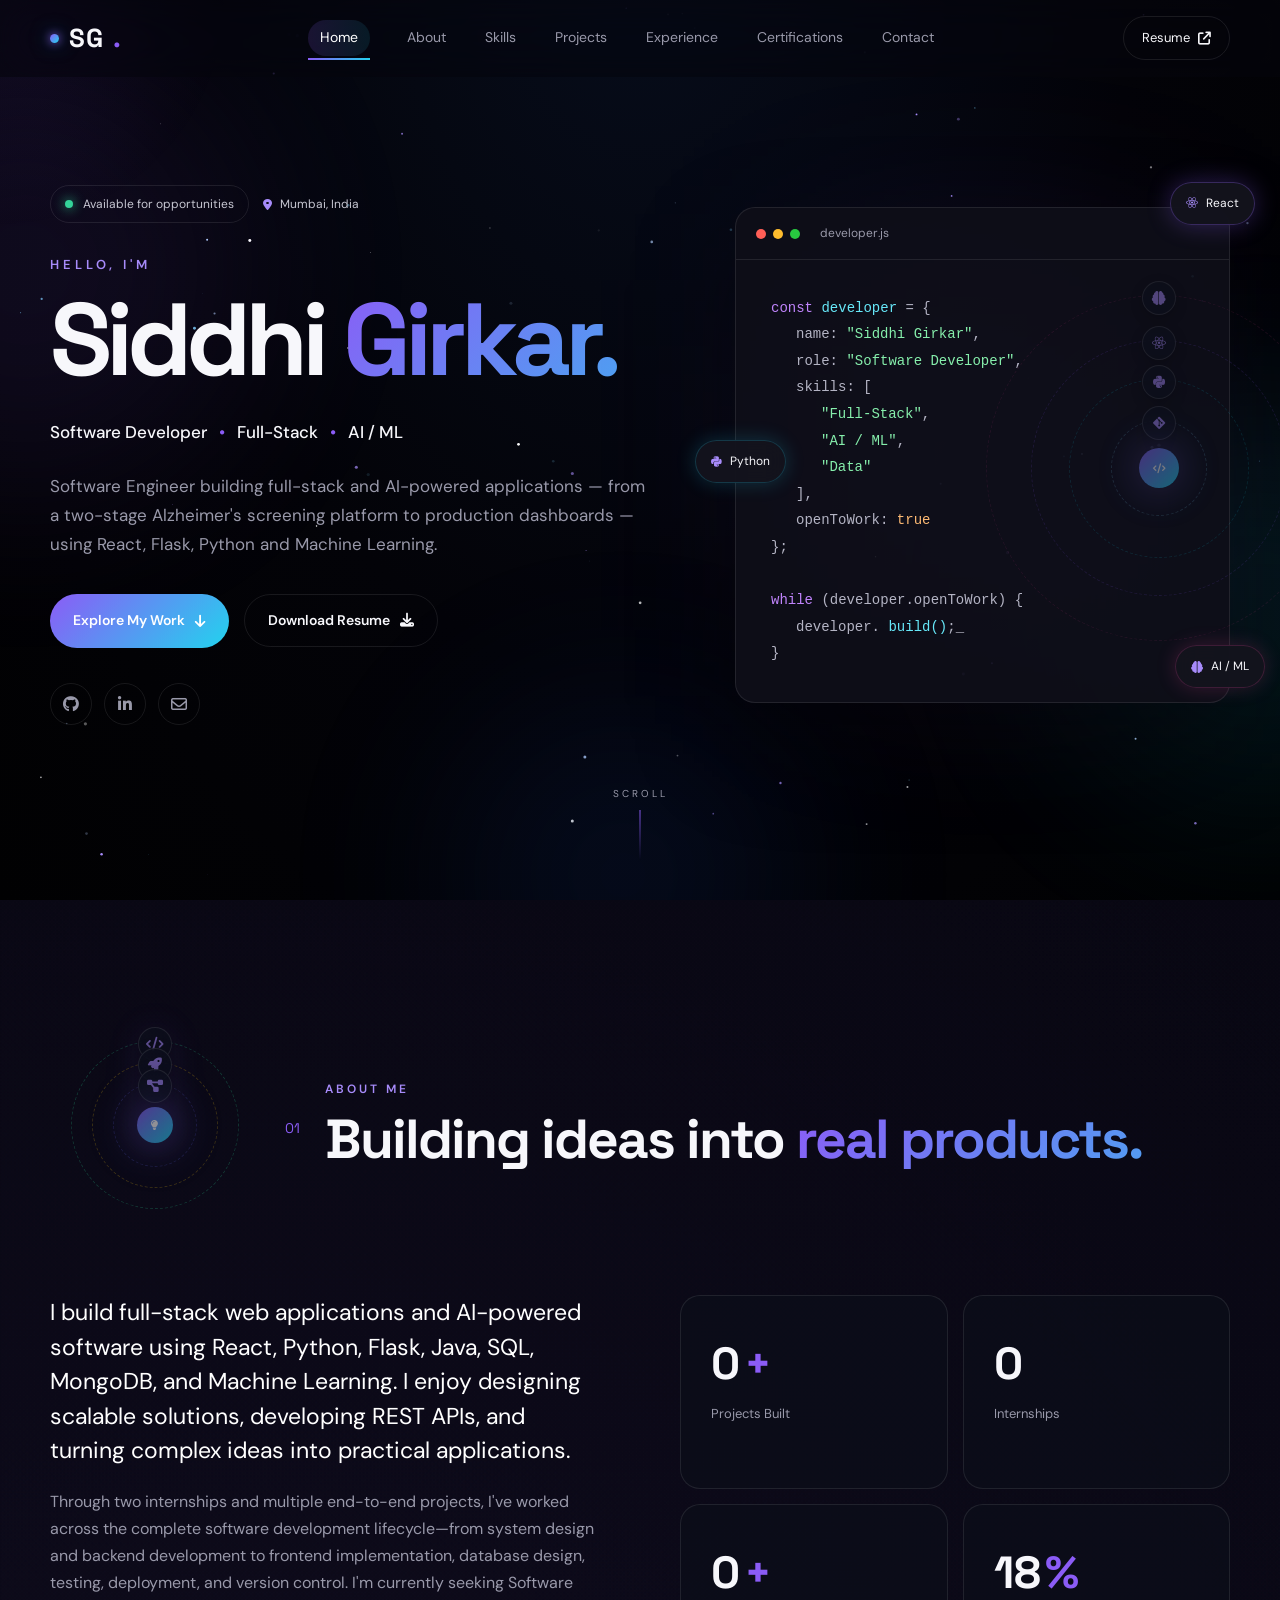
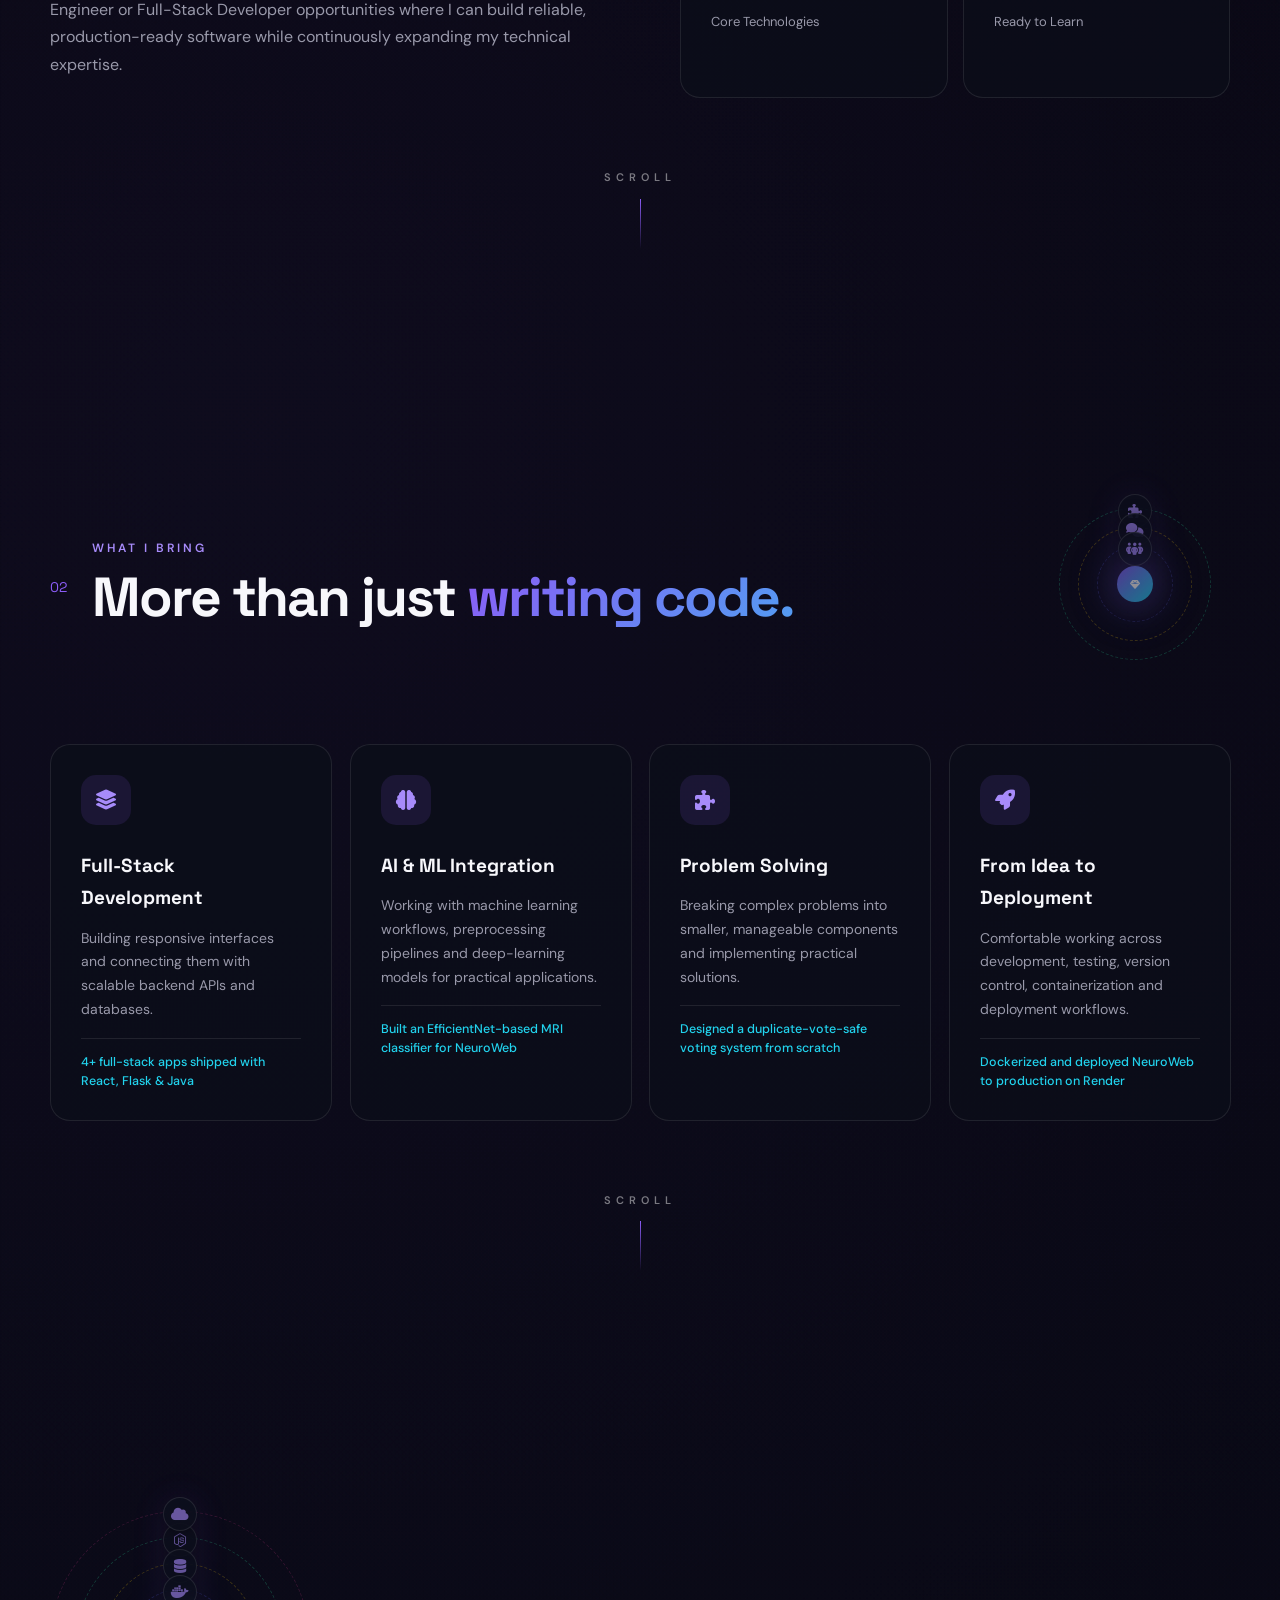
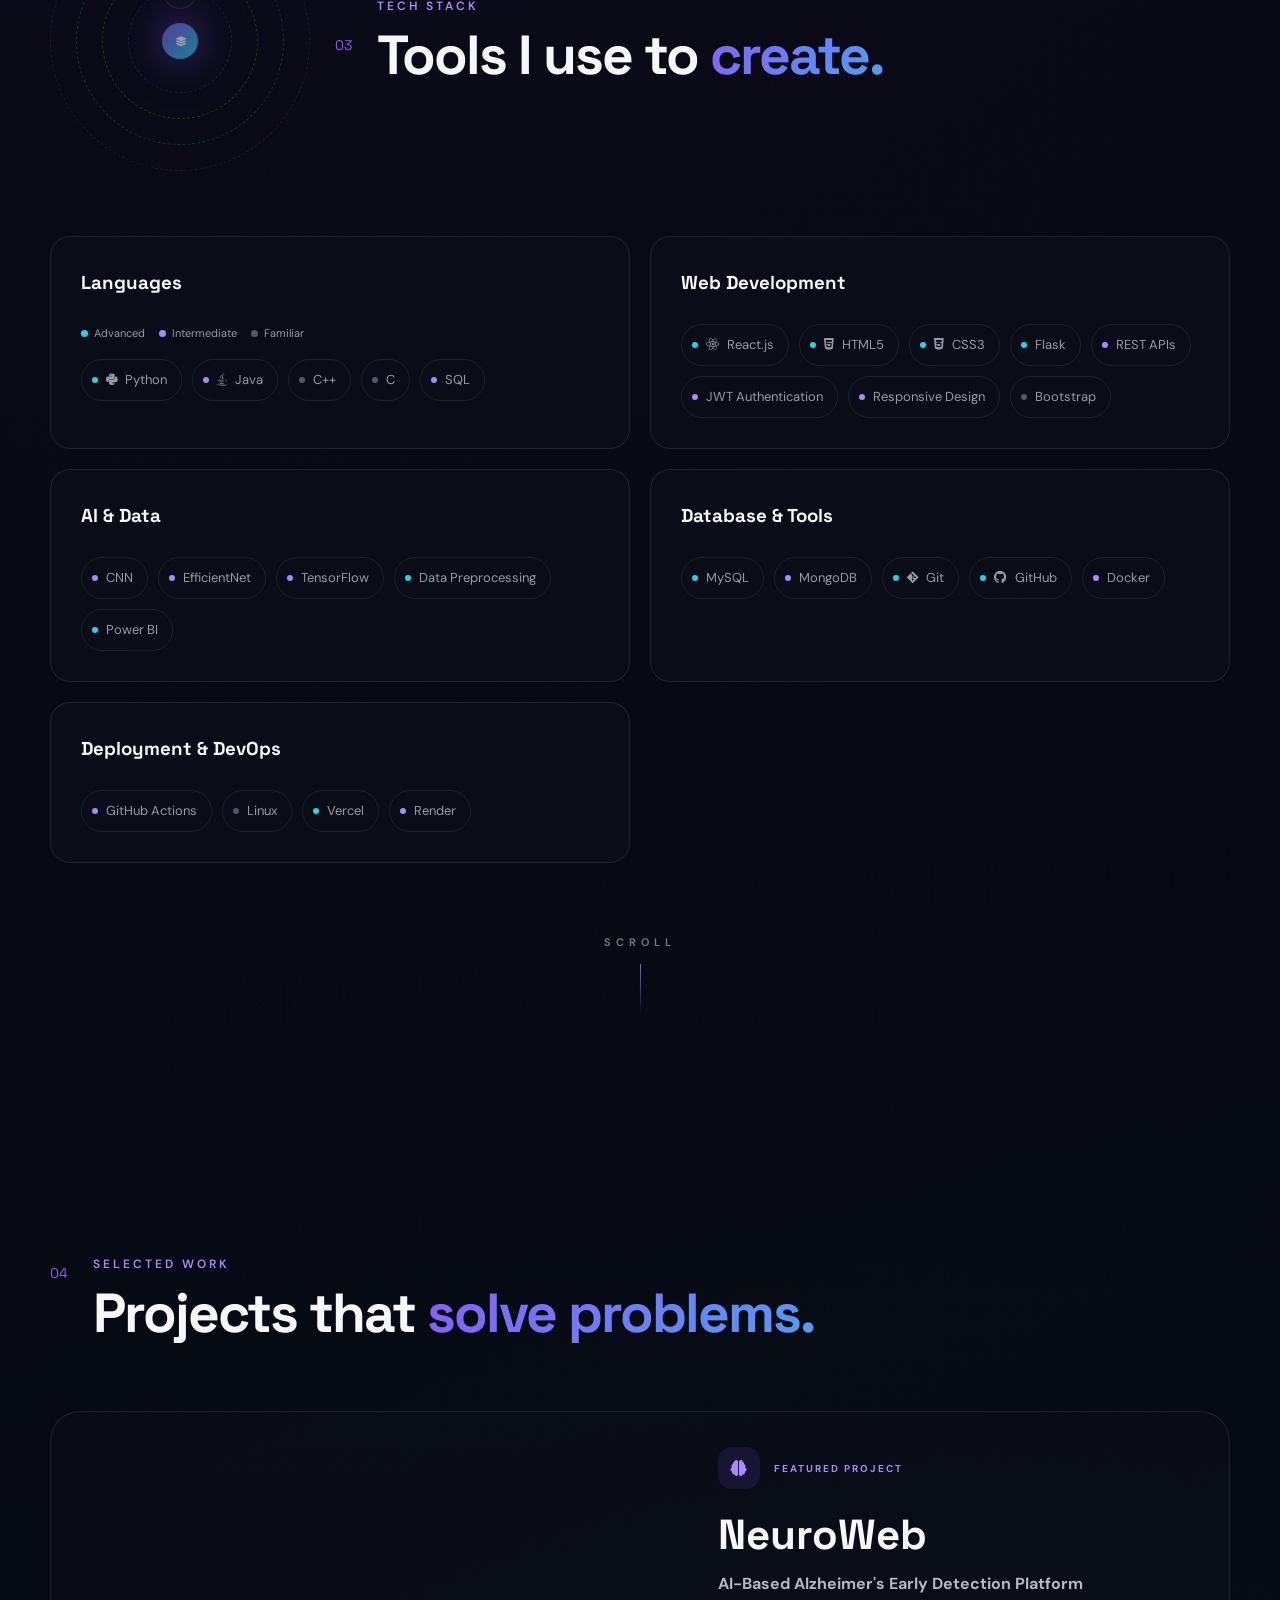
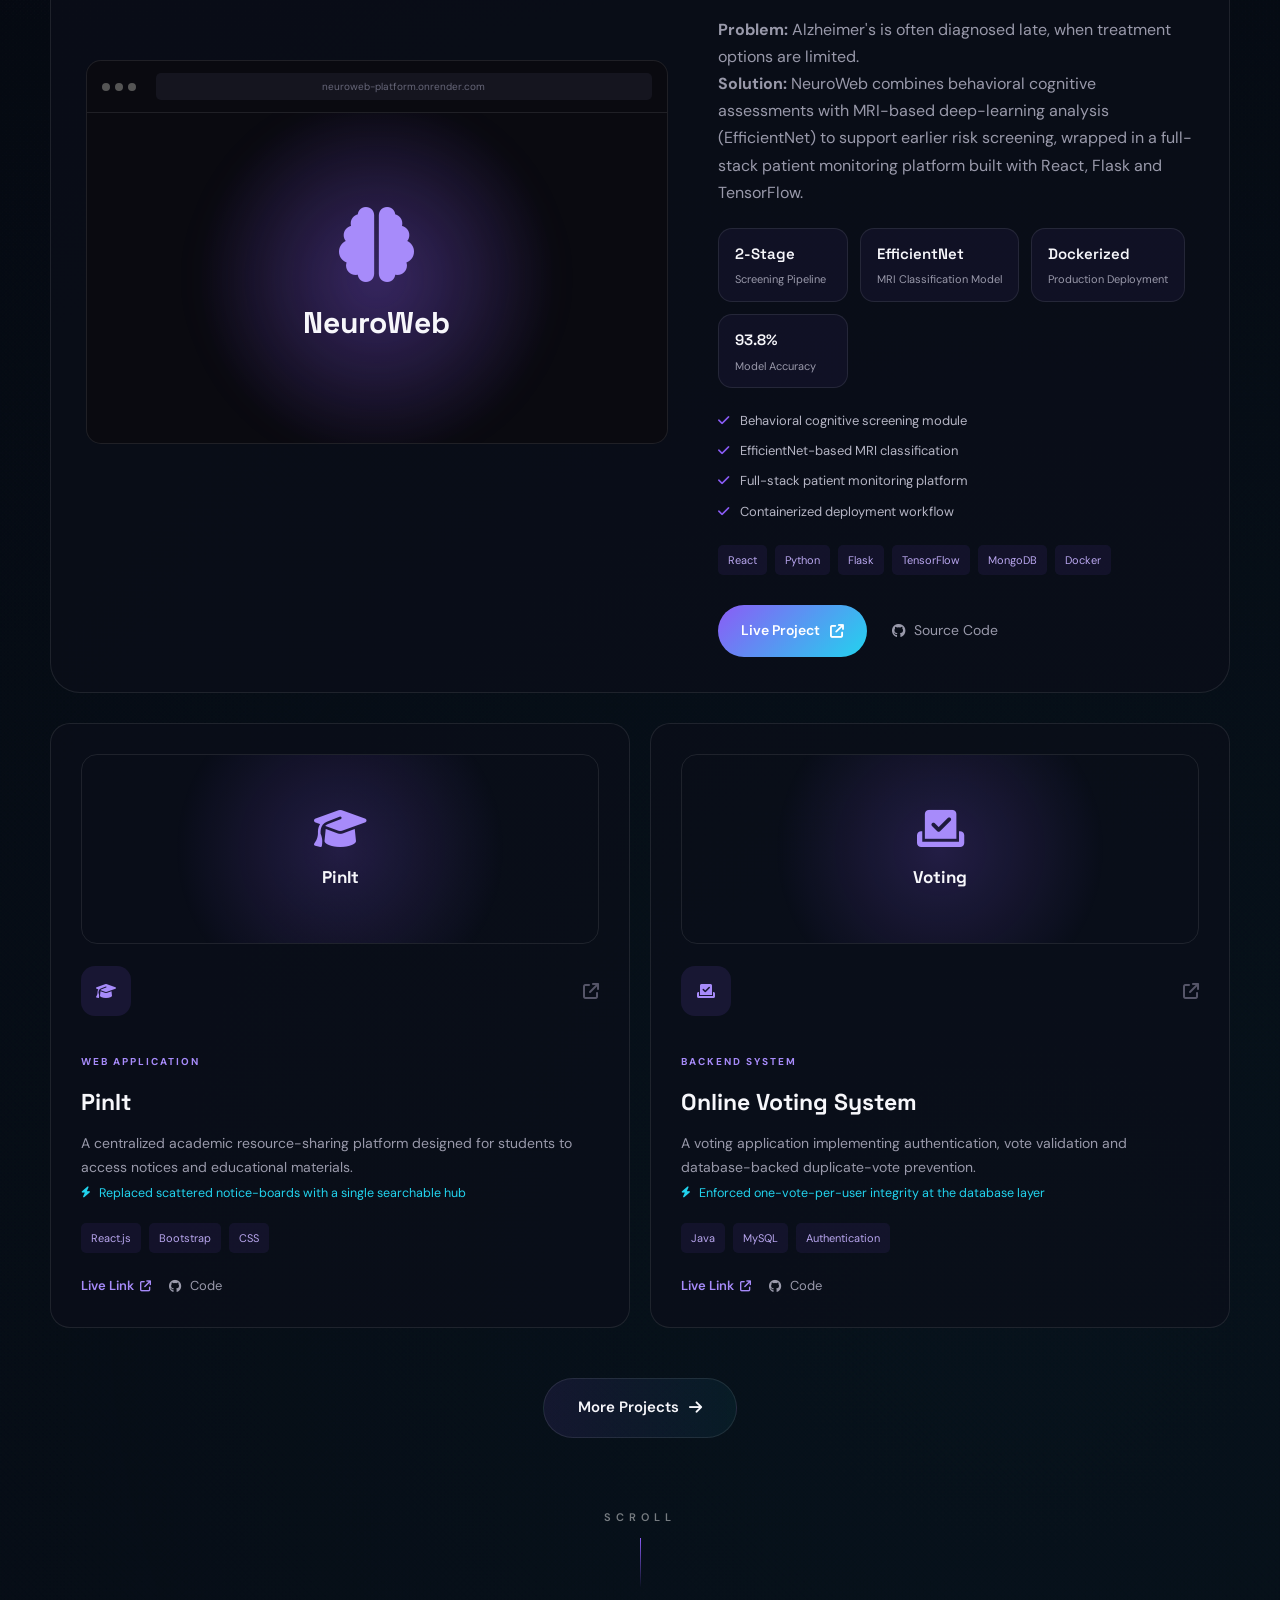
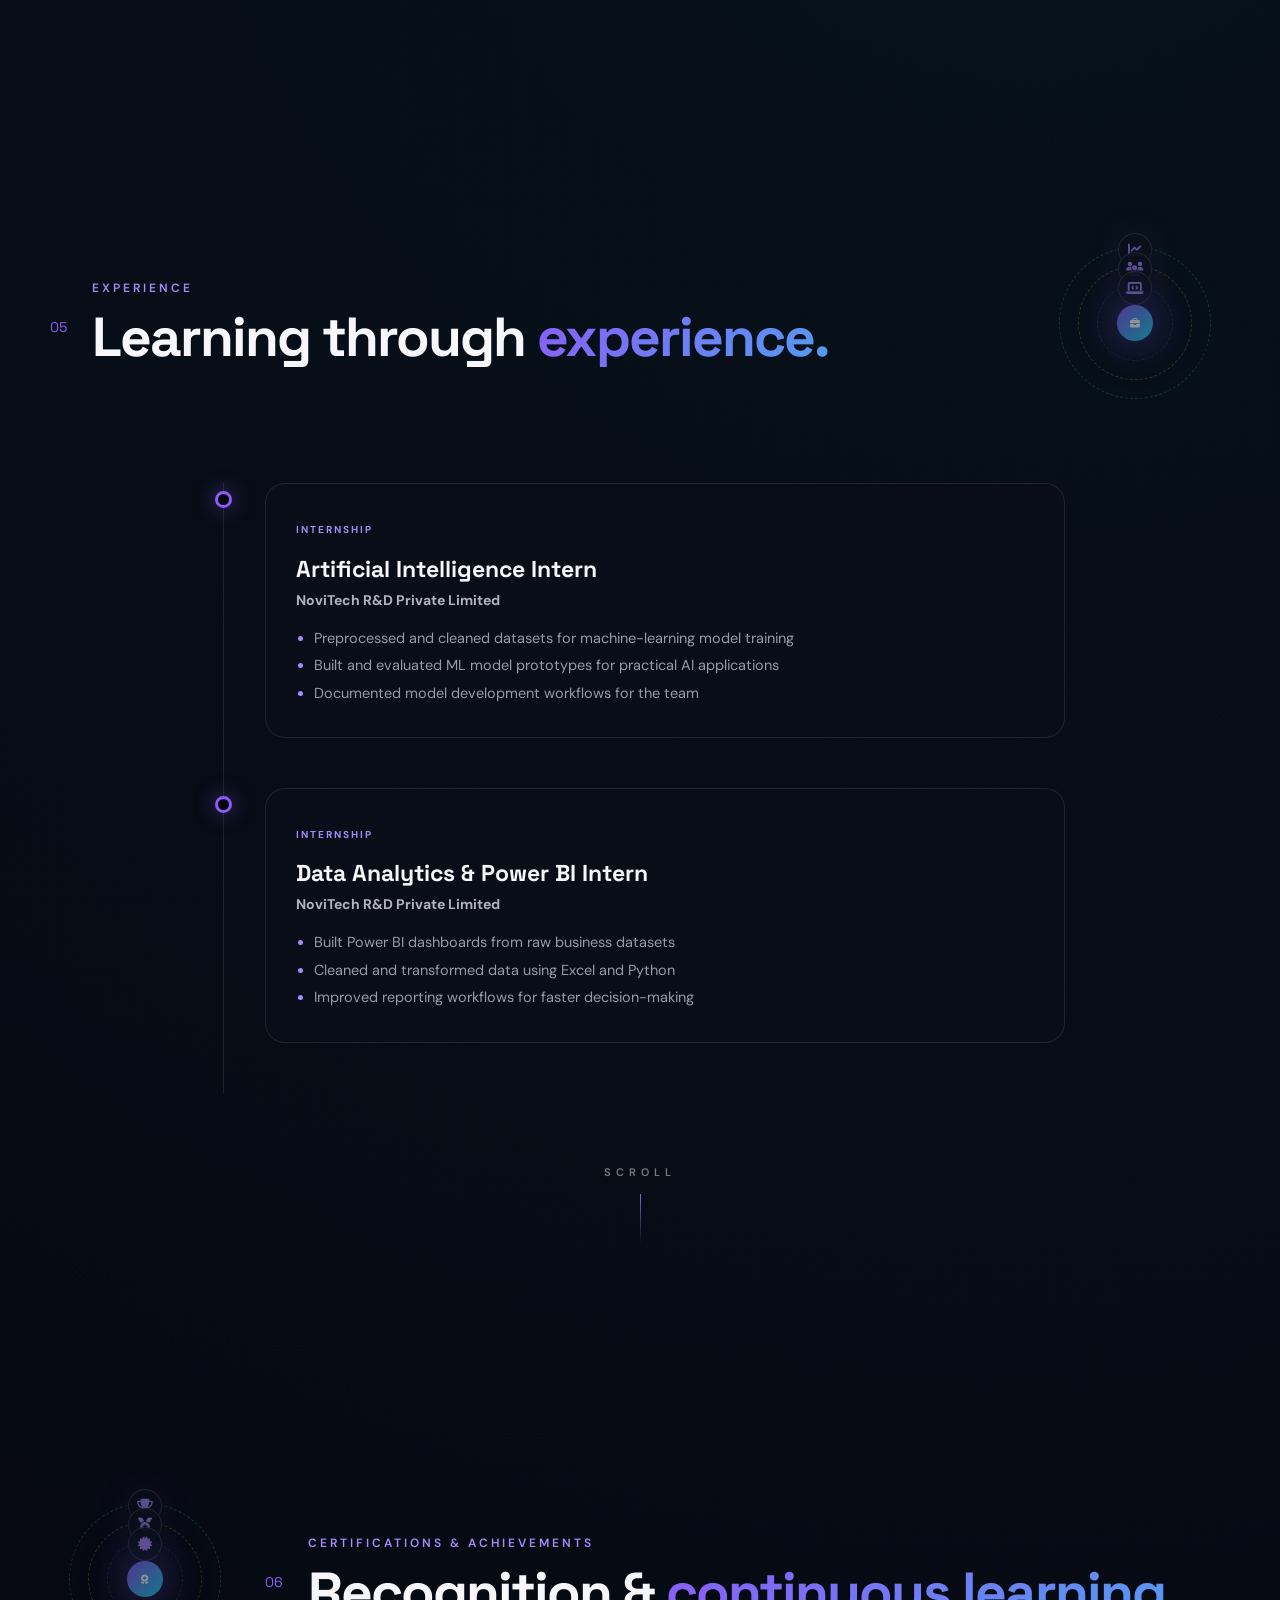
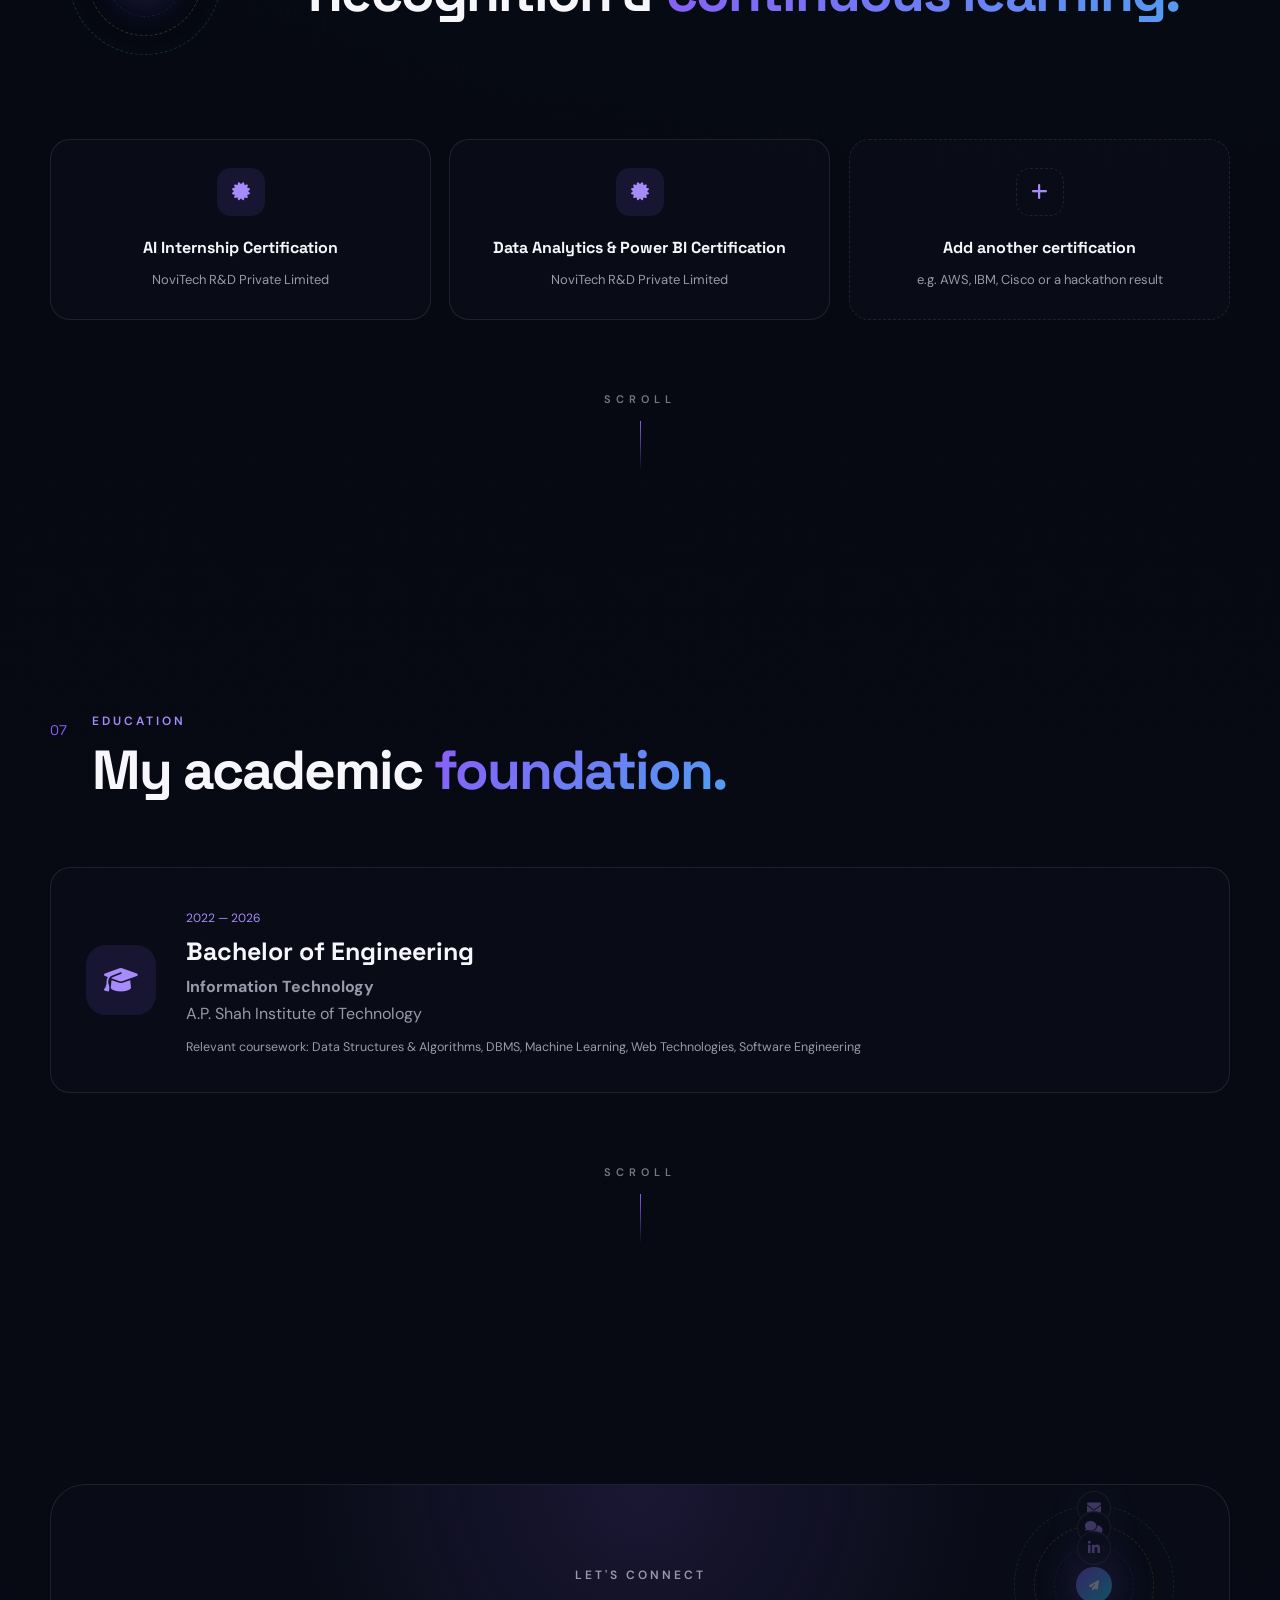
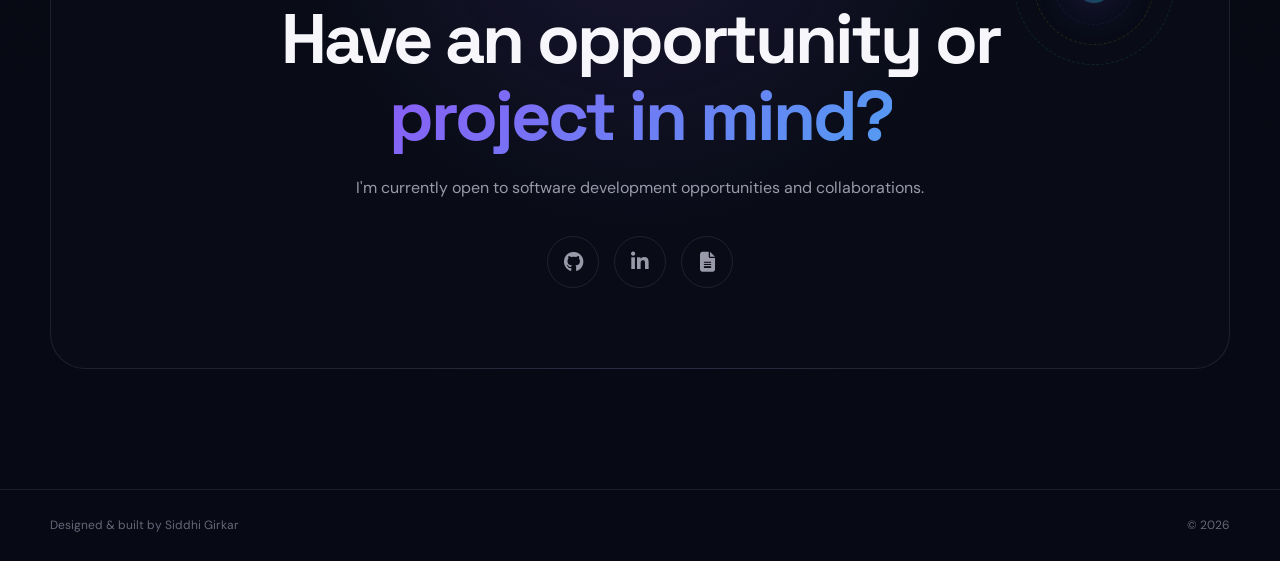
==== index.html @ 903904a4 "Replace repository with updated project" ====
<!DOCTYPE html>
<html lang="en">
<head>
    <meta charset="UTF-8">

    <meta
        name="viewport"
        content="width=device-width, initial-scale=1.0"
    >

    <meta
        name="description"
        content="Portfolio of Siddhi Girkar — Software Developer specializing in full-stack development, AI/ML and data-driven applications."
    >

    <title>Siddhi Girkar | Software Developer</title><link rel="icon" type="image/png" href="assets/top.png">

    <!-- Google Fonts -->
    <link rel="preconnect" href="https://fonts.googleapis.com">
    <link rel="preconnect" href="https://fonts.gstatic.com" crossorigin>

    <link
        href="https://fonts.googleapis.com/css2?family=DM+Sans:wght@400;500;600;700&family=Space+Grotesk:wght@400;500;600;700&display=swap"
        rel="stylesheet"
    >

    <!-- Font Awesome -->
    <link
        rel="stylesheet"
        href="https://cdnjs.cloudflare.com/ajax/libs/font-awesome/6.5.2/css/all.min.css"
    >

    <!-- CSS -->
    <link rel="stylesheet" href="css/style.css">
</head>

<body>

    <!-- Cursor Glow -->
    <div class="cursor-glow"></div>

    <!-- Scroll Progress -->
    <div class="scroll-progress" id="scrollProgress"></div>

    <!-- Starfield / Shooting Stars -->
    <canvas class="starfield" id="starfield"></canvas>

    <!-- Background Decoration -->
    <div class="background-effects">
        <div class="orb orb-one"></div>
        <div class="orb orb-two"></div>
        <div class="orb orb-three"></div>
    </div>


    <!-- =====================================================
                         NAVBAR
    ====================================================== -->

    <header class="header">

        <nav class="navbar container">

            <a href="#home" class="logo">
                SG<span>.</span>
            </a>

            <div class="nav-links" id="navLinks">

                <a href="#home" class="nav-link active">Home</a>
                <a href="#about" class="nav-link">About</a>
                <a href="#skills" class="nav-link">Skills</a>
                <a href="#projects" class="nav-link">Projects</a>
                <a href="#experience" class="nav-link">Experience</a>
                <a href="#achievements" class="nav-link">Certifications</a>
                <a href="#contact" class="nav-link">Contact</a>

            </div>

            <a
                href="assets/Siddhi_Girkar_Resume.pdf"
                class="resume-nav"
                target="_blank"
            >
                Resume
                <i class="fa-solid fa-arrow-up-right-from-square"></i>
            </a>

            <button
                class="menu-button"
                id="menuButton"
                aria-label="Open navigation menu"
            >
                <i class="fa-solid fa-bars"></i>
            </button>

        </nav>

    </header>


    <main>


        <!-- =====================================================
                              HERO
        ====================================================== -->

        <section class="hero section" id="home">

            <div class="hero-grid container">

                <div class="hero-content">

                    <div class="hero-meta-row reveal">

                        <div class="availability">

                            <span class="status-dot"></span>

                            Available for opportunities

                        </div>

                        <span class="hero-location">
                            <i class="fa-solid fa-location-dot"></i>
                            Mumbai, India
                        </span>

                    </div>


                    <p class="hero-intro reveal">
                        HELLO, I'M
                    </p>


                    <h1 class="hero-title reveal">

                        Siddhi

                        <span class="gradient-text">
                            Girkar.
                        </span>

                    </h1>

                    

                    <div class="hero-role reveal">

                        <span>Software Developer</span>

                        <span class="role-divider">•</span>

                        <span>Full-Stack</span>

                        <span class="role-divider">•</span>

                        <span>AI / ML</span>

                    </div>


                    <p class="hero-description reveal">

                        Software Engineer building full-stack and
                        AI-powered applications — from a two-stage
                        Alzheimer's screening platform to production
                        dashboards — using React, Flask, Python and
                        Machine Learning.

                    </p>


                    <div class="hero-buttons reveal">

                        <a href="#projects" class="primary-button">

                            Explore My Work

                            <i class="fa-solid fa-arrow-down"></i>

                        </a>


                        <a
                            href="assets/Siddhi_Girkar_Resume.pdf"
                            class="secondary-button"
                            target="_blank"
                        >

                            Download Resume

                            <i class="fa-solid fa-download"></i>

                        </a>

                    </div>

                    

                    <div class="hero-socials reveal">

                        <a
                            href="https://github.com/Siddhi11-hash"
                            target="_blank"
                            aria-label="GitHub"
                        >

                            <i class="fa-brands fa-github"></i>

                        </a>


                        <a
                            href="https://linkedin.com/in/siddhi-girkar-11v11g2003"
                            target="_blank"
                            aria-label="LinkedIn"
                        >

                            <i class="fa-brands fa-linkedin-in"></i>

                        </a>


                        <a
                            href="mailto:siddhigirkar355@gmail.com"
                            aria-label="Email"
                        >

                            <i class="fa-regular fa-envelope"></i>

                        </a>

                    </div>

                    

                </div>


                <!-- Hero Visual -->

                <div class="hero-visual reveal">

                    <div class="visual-glow"></div>

                    <div class="developer-card" role="img" aria-label="Code snippet showing developer profile">

                        <div class="orbit-scene">

                        <div class="orbit-core">
                            <i class="fa-solid fa-code"></i>
                        </div>

                        <div class="orbit-path path-one">
                            <span class="orbit-icon">
                                <i class="fa-brands fa-react"></i>
                            </span>
                        </div>

                        <div class="orbit-path path-two">
                            <span class="orbit-icon">
                                <i class="fa-brands fa-python"></i>
                            </span>
                        </div>

                        <div class="orbit-path path-three">
                            <span class="orbit-icon">
                                <i class="fa-solid fa-brain"></i>
                            </span>
                        </div>

                        <div class="orbit-path path-four">
                            <span class="orbit-icon">
                                <i class="fa-brands fa-git-alt"></i>
                            </span>
                        </div>

                    </div>

                        <div class="code-header">

                            <div class="code-dots" aria-hidden="true">
                                <span></span>
                                <span></span>
                                <span></span>
                            </div>

                            <span>developer.js</span>

                        </div>

                        <div class="code-content">

                            <p>
                                <span class="code-purple">const</span>
                                <span class="code-blue"> developer</span>
                                = {
                            </p>

                            <p class="indent">
                                name:
                                <span class="code-green">"Siddhi Girkar"</span>,
                            </p>

                            <p class="indent">
                                role:
                                <span class="code-green">"Software Developer"</span>,
                            </p>

                            <p class="indent">
                                skills: [
                            </p>

                            <p class="indent-two">
                                <span class="code-green">"Full-Stack"</span>,
                            </p>

                            <p class="indent-two">
                                <span class="code-green">"AI / ML"</span>,
                            </p>

                            <p class="indent-two">
                                <span class="code-green">"Data"</span>
                            </p>

                            <p class="indent">
                                ],
                            </p>

                            <p class="indent">
                                openToWork:
                                <span class="code-orange">true</span>
                            </p>

                            <p>};</p>

                            <br>

                            <p>
                                <span class="code-purple">while</span>
                                (developer.openToWork) {
                            </p>

                            <p class="indent">
                                developer.
                                <span class="code-blue">build()</span>;<span class="code-cursor" aria-hidden="true">_</span>
                            </p>

                            <p>}</p>

                        </div>

                    </div>

                    <div class="floating-badge badge-one">

                        <i class="fa-brands fa-react"></i>

                        React

                    </div>


                    <div class="floating-badge badge-two">

                        <i class="fa-brands fa-python"></i>

                        Python

                    </div>


                    <div class="floating-badge badge-three">

                        <i class="fa-solid fa-brain"></i>

                        AI / ML

                    </div>

                </div>
                     
            </div>
            <div class="scroll-indicator" aria-hidden="true">
                <span>SCROLL</span>
                <div class="scroll-line"></div>
            </div>


        </section>


        <!-- =====================================================
                              ABOUT
        ====================================================== -->

        <section class="section about-section" id="about">

            <div class="container">

                <div class="section-heading reveal orbit-heading">

                    <span class="section-number">
                        01
                    </span>

                    <div class="heading-text">

                        <p class="section-label">
                            ABOUT ME
                        </p>

                        <h2>
                            Building ideas into
                            <span class="gradient-text">
                                real products.
                            </span>
                        </h2>

                    </div>


                    <!-- Orbit Decoration -->
                    <div class="orbit-scene orbit-scene-about" aria-hidden="true">

                        <div class="orbit-core orbit-core-mini">
                            <i class="fa-solid fa-lightbulb"></i>
                        </div>

                        <div class="orbit-path path-five">
                            <span class="orbit-icon">
                                <i class="fa-solid fa-code"></i>
                            </span>
                        </div>

                        <div class="orbit-path path-six">
                            <span class="orbit-icon">
                                <i class="fa-solid fa-rocket"></i>
                            </span>
                        </div>

                        <div class="orbit-path path-seven">
                            <span class="orbit-icon">
                                <i class="fa-solid fa-diagram-project"></i>
                            </span>
                        </div>

                    </div>

                </div>


                <div class="about-grid">


                    <div class="about-content reveal">

                        <p class="about-lead">
                            I build full-stack web applications and AI-powered software using 
                            React, Python, Flask, Java, SQL, MongoDB, and Machine Learning. I enjoy 
                            designing scalable solutions, developing REST APIs, and turning complex 
                            ideas into practical applications.
                        </p>
                        <p>
                            Through two internships and multiple end-to-end projects, I've worked 
                            across the complete software development lifecycle—from system design 
                            and backend development to frontend implementation, database design, 
                            testing, deployment, and version control. I'm currently seeking 
                            Software Engineer or Full-Stack Developer opportunities where I can 
                            build reliable, production-ready software while continuously expanding 
                            my technical expertise.
                        </p>

                    </div>


                    <div class="stats-grid reveal">

                        <div class="stat-card">

                            <span
                                class="stat-number"
                                data-target="4"
                            >
                                0
                            </span>

                            <span class="stat-plus">+</span>

                            <p>Projects Built</p>

                        </div>


                        <div class="stat-card">

                            <span
                                class="stat-number"
                                data-target="2"
                            >
                                0
                            </span>

                            <span class="stat-plus"></span>

                            <p>Internships</p>

                        </div>


                        <div class="stat-card">

                            <span
                                class="stat-number"
                                data-target="5"
                            >
                                0
                            </span>

                            <span class="stat-plus">+</span>

                            <p>Core Technologies</p>

                        </div>


                        <div class="stat-card">

                            <span
                                class="stat-number"
                                data-target="100"
                            >
                                0
                            </span>

                            <span class="stat-plus">%</span>

                            <p>Ready to Learn</p>

                        </div>

                    </div>

                </div>

            </div>

            <div class="section-scroll-divider" aria-hidden="true">
                <span>SCROLL</span>
                <div class="scroll-line">
                </div>
            </div>

        </section>




        <!-- =====================================================
                          WHAT I BRING
        ====================================================== -->

        <section class="section qualities-section">

            <div class="container">

                <div class="section-heading reveal orbit-heading">

                    <span class="section-number">
                        02
                    </span>

                    <div class="heading-text">

                        <p class="section-label">
                            WHAT I BRING
                        </p>

                        <h2>
                            More than just
                            <span class="gradient-text">
                                writing code.
                            </span>
                        </h2>

                    </div>


                    <!-- Orbit Decoration -->
                    <div class="orbit-scene orbit-scene-qualities" aria-hidden="true">

                        <div class="orbit-core orbit-core-mini">
                            <i class="fa-solid fa-gem"></i>
                        </div>

                        <div class="orbit-path path-five">
                            <span class="orbit-icon">
                                <i class="fa-solid fa-puzzle-piece"></i>
                            </span>
                        </div>

                        <div class="orbit-path path-six">
                            <span class="orbit-icon">
                                <i class="fa-solid fa-comments"></i>
                            </span>
                        </div>

                        <div class="orbit-path path-seven">
                            <span class="orbit-icon">
                                <i class="fa-solid fa-people-group"></i>
                            </span>
                        </div>

                    </div>

                </div>


                <div class="qualities-grid">


                    <article class="quality-card reveal">

                        <div class="quality-icon">

                            <i class="fa-solid fa-layer-group"></i>

                        </div>

                        <h3>
                            Full-Stack Development
                        </h3>

                        <p>

                            Building responsive interfaces and connecting
                            them with scalable backend APIs and databases.

                        </p>

                        <span class="quality-proof">
                            4+ full-stack apps shipped with React,
                            Flask &amp; Java
                        </span>

                    </article>


                    <article class="quality-card reveal">

                        <div class="quality-icon">

                            <i class="fa-solid fa-brain"></i>

                        </div>

                        <h3>
                            AI & ML Integration
                        </h3>

                        <p>

                            Working with machine learning workflows,
                            preprocessing pipelines and deep-learning
                            models for practical applications.

                        </p>

                        <span class="quality-proof">
                            Built an EfficientNet-based MRI classifier
                            for NeuroWeb
                        </span>

                    </article>


                    <article class="quality-card reveal">

                        <div class="quality-icon">

                            <i class="fa-solid fa-puzzle-piece"></i>

                        </div>

                        <h3>
                            Problem Solving
                        </h3>

                        <p>

                            Breaking complex problems into smaller,
                            manageable components and implementing
                            practical solutions.

                        </p>

                        <span class="quality-proof">
                            Designed a duplicate-vote-safe voting
                            system from scratch
                        </span>

                    </article>


                    <article class="quality-card reveal">

                        <div class="quality-icon">

                            <i class="fa-solid fa-rocket"></i>

                        </div>

                        <h3>
                            From Idea to Deployment
                        </h3>

                        <p>

                            Comfortable working across development,
                            testing, version control, containerization
                            and deployment workflows.

                        </p>

                        <span class="quality-proof">
                            Dockerized and deployed NeuroWeb to
                            production on Render
                        </span>

                    </article>

                </div>

            </div>

            <div class="section-scroll-divider" aria-hidden="true">
                <span>SCROLL</span>
                <div class="scroll-line">
                </div>
            </div>

        </section>


        <!-- =====================================================
                              SKILLS
        ====================================================== -->

        <section class="section skills-section" id="skills">

            <div class="container">

                <div class="section-heading reveal orbit-heading">

                    <span class="section-number">
                        03
                    </span>

                    <div class="heading-text">

                        <p class="section-label">
                            TECH STACK
                        </p>

                        <h2>
                            Tools I use to
                            <span class="gradient-text">
                                create.
                            </span>
                        </h2>

                    </div>


                    <!-- Secondary Orbit Decoration -->
                    <div class="orbit-scene orbit-scene-secondary" aria-hidden="true">

                        <div class="orbit-core orbit-core-mini">
                            <i class="fa-solid fa-layer-group"></i>
                        </div>

                        <div class="orbit-path path-five">
                            <span class="orbit-icon">
                                <i class="fa-brands fa-node-js"></i>
                            </span>
                        </div>

                        <div class="orbit-path path-six">
                            <span class="orbit-icon">
                                <i class="fa-solid fa-database"></i>
                            </span>
                        </div>

                        <div class="orbit-path path-seven">
                            <span class="orbit-icon">
                                <i class="fa-brands fa-docker"></i>
                            </span>
                        </div>

                        <div class="orbit-path path-eight">
                            <span class="orbit-icon">
                                <i class="fa-solid fa-cloud"></i>
                            </span>
                        </div>

                    </div>

                </div>


                <div class="skills-container">


                    <div class="skill-category reveal">

                        <h3>
                            Languages
                        </h3>

                        <div class="skill-legend">
                            <span class="legend-item"><i class="dot dot-expert"></i>Advanced</span>
                            <span class="legend-item"><i class="dot dot-mid"></i>Intermediate</span>
                            <span class="legend-item"><i class="dot dot-basic"></i>Familiar</span>
                        </div>

                        <div class="skill-list">

                            <span class="lvl-expert">
                                <i class="fa-brands fa-python"></i>
                                Python
                            </span>

                            <span class="lvl-mid">
                                <i class="fa-brands fa-java"></i>
                                Java
                            </span>

                            <span class="lvl-basic">
                                C++
                            </span>

                            <span class="lvl-basic">
                                C
                            </span>

                            <span class="lvl-mid">
                                SQL
                            </span>

                        </div>

                    </div>


                    <div class="skill-category reveal">

                        <h3>
                            Web Development
                        </h3>

                        <div class="skill-list">

                            <span class="lvl-expert">
                                <i class="fa-brands fa-react"></i>
                                React.js
                            </span>

                            <span class="lvl-expert">
                                <i class="fa-brands fa-html5"></i>
                                HTML5
                            </span>

                            <span class="lvl-expert">
                                <i class="fa-brands fa-css3-alt"></i>
                                CSS3
                            </span>

                            <span class="lvl-expert">
                                Flask
                            </span>

                            <span class="lvl-mid">
                                REST APIs
                            </span>

                            <span class="lvl-mid">
                                JWT Authentication
                            </span>

                            <span class="lvl-mid">
                                Responsive Design
                            </span>

                            <span class="lvl-basic">
                                Bootstrap
                            </span>

                        </div>

                    </div>


                    <div class="skill-category reveal">

                        <h3>
                            AI & Data
                        </h3>

                        <div class="skill-list">

                            <span class="lvl-mid">
                                CNN
                            </span>

                            <span class="lvl-mid">
                                EfficientNet
                            </span>

                            <span class="lvl-mid">
                                TensorFlow
                            </span>

                            <span class="lvl-expert">
                                Data Preprocessing
                            </span>

                            <span class="lvl-expert">
                                Power BI
                            </span>

                        </div>

                    </div>


                    <div class="skill-category reveal">

                        <h3>
                            Database & Tools
                        </h3>

                        <div class="skill-list">

                            <span class="lvl-expert">
                                MySQL
                            </span>

                            <span class="lvl-mid">
                                MongoDB
                            </span>

                            <span class="lvl-expert">
                                <i class="fa-brands fa-git-alt"></i>
                                Git
                            </span>

                            <span class="lvl-expert">
                                <i class="fa-brands fa-github"></i>
                                GitHub
                            </span>

                            <span class="lvl-mid">
                                Docker
                            </span>

                        </div>

                    </div>

                    <div class="skill-category reveal">

                        <h3>
                            Deployment & DevOps
                        </h3>

                        <div class="skill-list">

                            <span class="lvl-mid">
                                GitHub Actions
                            </span>

                            <span class="lvl-basic">
                                Linux
                            </span>

                            <span class="lvl-expert">
                                Vercel
                            </span>

                            <span class="lvl-mid">
                                Render
                            </span>

                        </div>

                    </div>

                </div>

            </div>

            <div class="section-scroll-divider" aria-hidden="true">
                <span>SCROLL</span>
                <div class="scroll-line">
                </div>
            </div>

        </section>

        <!-- =====================================================
                          FEATURED PROJECT
        ====================================================== -->

        <section class="section projects-section" id="projects">

            <div class="container">

                <div class="section-heading reveal">

                    <span class="section-number">
                        04
                    </span>

                    <div>

                        <p class="section-label">
                            SELECTED WORK
                        </p>

                        <h2>
                            Projects that
                            <span class="gradient-text">
                                solve problems.
                            </span>
                        </h2>

                    </div>

                </div>


                <!-- NeuroWeb -->

                <article class="featured-project reveal tilt-card ">


                    <div class="project-visual">

                        <div class="browser-window">

                            <div class="browser-bar">

                                <div class="browser-dots">

                                    <span></span>
                                    <span></span>
                                    <span></span>

                                </div>

                                <div class="browser-url">

                                    neuroweb-platform.onrender.com

                                </div>

                            </div>


                            <div class="project-placeholder flip-scene">

                                <!--
                                    Add your app screenshot at
                                    assets/projects/neuroweb.png
                                    On hover, the card flips over
                                    (3D flip) to reveal it.
                                -->
                                <div class="flip-inner">

                                    <div class="flip-face flip-front">

                                        <i class="fa-solid fa-brain"></i>

                                        <span>
                                            NeuroWeb
                                        </span>

                                    </div>

                                    <div class="flip-face flip-back">

                                        <div class="flip-back-hint">
                                            <i class="fa-solid fa-image"></i>
                                        </div>

                                        <img
                                            src="assets/projects/neuroweb.png"
                                            alt="NeuroWeb application screenshot"
                                            onload="this.closest('.flip-scene').classList.add('has-image')"
                                            onerror="this.remove()"
                                        >

                                    </div>

                                </div>

                            </div>

                        </div>

                    </div>


                    <div class="project-content">

                        <div class="featured-top-row">

                            <div class="project-icon">

                                <i class="fa-solid fa-brain"></i>

                            </div>

                            <span class="featured-label">
                                FEATURED PROJECT
                            </span>

                        </div>


                        <h3>
                            NeuroWeb
                        </h3>


                        <h4>
                            AI-Based Alzheimer's Early Detection Platform
                        </h4>


                        <p>

                            <strong>Problem:</strong>
                            Alzheimer's is often diagnosed late, when
                            treatment options are limited.

                        </p>


                        <p>

                            <strong>Solution:</strong>
                            NeuroWeb combines behavioral cognitive
                            assessments with MRI-based deep-learning
                            analysis (EfficientNet) to support earlier
                            risk screening, wrapped in a full-stack
                            patient monitoring platform built with
                            React, Flask and TensorFlow.

                        </p>


                        <!--
                            TODO: replace the placeholders below with
                            your real numbers (model accuracy, dataset
                            size, response time, etc.) before publishing.
                        -->
                        <div class="project-metrics">

                            <div class="metric-chip">
                                <span class="metric-value">2-Stage</span>
                                <span class="metric-label">Screening Pipeline</span>
                            </div>

                            <div class="metric-chip">
                                <span class="metric-value">EfficientNet</span>
                                <span class="metric-label">MRI Classification Model</span>
                            </div>

                            <div class="metric-chip">
                                <span class="metric-value">Dockerized</span>
                                <span class="metric-label">Production Deployment</span>
                            </div>

                            <div class="metric-chip">
                                <span class="metric-value">93.8%</span>
                                <span class="metric-label">Model Accuracy</span>
                            </div>

                        </div>


                        <div class="project-highlights">

                            <div>

                                <i class="fa-solid fa-check"></i>

                                Behavioral cognitive screening module

                            </div>


                            <div>

                                <i class="fa-solid fa-check"></i>

                                EfficientNet-based MRI classification

                            </div>


                            <div>

                                <i class="fa-solid fa-check"></i>

                                Full-stack patient monitoring platform

                            </div>


                            <div>

                                <i class="fa-solid fa-check"></i>

                                Containerized deployment workflow

                            </div>

                        </div>


                        <div class="project-tech">

                            <span>React</span>
                            <span>Python</span>
                            <span>Flask</span>
                            <span>TensorFlow</span>
                            <span>MongoDB</span>
                            <span>Docker</span>

                        </div>


                        <div class="project-links">

                            <a
                                href="https://neuroweb-frontend.onrender.com/"
                                target="_blank"
                                class="primary-button"
                            >

                                Live Project

                                <i class="fa-solid fa-arrow-up-right-from-square"></i>

                            </a>


                            <a
                                href="https://github.com/Siddhi11-hash/neuroweb/"
                                target="_blank"
                                class="project-github"
                            >

                                <i class="fa-brands fa-github"></i>

                                Source Code

                            </a>

                        </div>

                    </div>

                </article>


                <!-- Other Projects -->

                <div class="projects-grid">


                    <article class="project-card reveal">

                        <!--
                            Add your app screenshot at
                            assets/projects/pinit.png
                            On hover, the poster flips over
                            (3D flip) to reveal it.
                        -->
                        <div class="flip-scene">

                            <div class="flip-inner">

                                <div class="flip-face flip-front flip-front-pinit">

                                    <i class="fa-solid fa-graduation-cap"></i>

                                    <span>
                                        PinIt
                                    </span>

                                </div>

                                <div class="flip-face flip-back">

                                    <div class="flip-back-hint">
                                        <i class="fa-solid fa-image"></i>
                                        <span>Add screenshot</span>
                                    </div>

                                    <img
                                        src="assets/projects/pinit.png"
                                        alt="PinIt application screenshot"
                                        onload="this.closest('.flip-scene').classList.add('has-image')"
                                        onerror="this.remove()"
                                    >

                                </div>

                            </div>

                        </div>


                        <div class="project-card-top">

                            <div class="project-icon">

                                <i class="fa-solid fa-graduation-cap"></i>

                            </div>

                            <i class="fa-solid fa-arrow-up-right-from-square project-arrow"></i>

                        </div>


                        <span class="project-type">
                            WEB APPLICATION
                        </span>


                        <h3>
                            PinIt
                        </h3>


                        <p>

                            A centralized academic resource-sharing
                            platform designed for students to access
                            notices and educational materials.

                        </p>

                        <span class="card-impact">
                            <i class="fa-solid fa-bolt"></i>
                            Replaced scattered notice-boards with a
                            single searchable hub
                        </span>


                        <div class="project-tech">

                            <span>React.js</span>
                            <span>Bootstrap</span>
                            <span>CSS</span>

                        </div>


                        <div class="project-links card-links">

                            <a
                                href="https://pinit-beige.vercel.app/"
                                target="_blank"
                                class="card-live-link"
                            >
                                Live Link
                                <i class="fa-solid fa-arrow-up-right-from-square"></i>
                            </a>

                            <a
                                href="https://github.com/Siddhi11-hash/pinit/"
                                target="_blank"
                                class="project-github"
                            >
                                <i class="fa-brands fa-github"></i>
                                Code
                            </a>

                        </div>

                    </article>


                    <article class="project-card reveal">

                        <!--
                            Add your app screenshot at
                            assets/projects/voting-system.png
                            It will fade/zoom into view on hover.
                        -->
                        <div class="flip-scene">

                            <div class="flip-inner">

                                <div class="flip-face flip-front flip-front-voting">

                                    <i class="fa-solid fa-check-to-slot"></i>

                                    <span>
                                        Voting
                                    </span>

                                </div>

                                <div class="flip-face flip-back">

                                    <div class="flip-back-hint">
                                        <i class="fa-solid fa-image"></i>
                                        <span>Add screenshot</span>
                                    </div>

                                    <img
                                        src="assets/projects/ovs.png"
                                        alt="Online Voting System application screenshot"
                                        onload="this.closest('.flip-scene').classList.add('has-image')"
                                        onerror="this.remove()"
                                    >

                                </div>

                            </div>

                        </div>


                        <div class="project-card-top">

                            <div class="project-icon">

                                <i class="fa-solid fa-check-to-slot"></i>

                            </div>

                            <i class="fa-solid fa-arrow-up-right-from-square project-arrow"></i>

                        </div>


                        <span class="project-type">
                            BACKEND SYSTEM
                        </span>


                        <h3>
                            Online Voting System
                        </h3>


                        <p>

                            A voting application implementing
                            authentication, vote validation and
                            database-backed duplicate-vote prevention.

                        </p>

                        <span class="card-impact">
                            <i class="fa-solid fa-bolt"></i>
                            Enforced one-vote-per-user integrity at
                            the database layer
                        </span>


                        <div class="project-tech">

                            <span>Java</span>
                            <span>MySQL</span>
                            <span>Authentication</span>

                        </div>


                        <div class="project-links card-links">

                            <a
                                href="https://online-voting-system-zwko.onrender.com"
                                target="_blank"
                                class="card-live-link"
                            >
                                Live Link
                                <i class="fa-solid fa-arrow-up-right-from-square"></i>
                            </a>

                            <a
                                href="https://github.com/Siddhi11-hash/online_voting_system/"
                                target="_blank"
                                class="project-github"
                            >
                                <i class="fa-brands fa-github"></i>
                                Code
                            </a>

                        </div>

                    </article>

                </div>


                <div class="more-projects-cta reveal">

                    <a href="more-projects.html" class="more-projects-button">

                        <span>More Projects</span>

                        <i class="fa-solid fa-arrow-right"></i>

                    </a>

                </div>

            </div>

            <div class="section-scroll-divider" aria-hidden="true">
                <span>SCROLL</span>
                <div class="scroll-line">
                </div>
            </div>

        </section>

        <!-- =====================================================
                            EXPERIENCE
        ====================================================== -->

        <section
            class="section experience-section"
            id="experience"
        >

            <div class="container">

                <div class="section-heading reveal orbit-heading">

                    <span class="section-number">
                        05
                    </span>

                    <div class="heading-text">

                        <p class="section-label">
                            EXPERIENCE
                        </p>

                        <h2>
                            Learning through
                            <span class="gradient-text">
                                experience.
                            </span>
                        </h2>

                    </div>


                    <!-- Orbit Decoration -->
                    <div class="orbit-scene orbit-scene-experience" aria-hidden="true">

                        <div class="orbit-core orbit-core-mini">
                            <i class="fa-solid fa-briefcase"></i>
                        </div>

                        <div class="orbit-path path-five">
                            <span class="orbit-icon">
                                <i class="fa-solid fa-chart-line"></i>
                            </span>
                        </div>

                        <div class="orbit-path path-six">
                            <span class="orbit-icon">
                                <i class="fa-solid fa-users"></i>
                            </span>
                        </div>

                        <div class="orbit-path path-seven">
                            <span class="orbit-icon">
                                <i class="fa-solid fa-laptop-code"></i>
                            </span>
                        </div>

                    </div>

                </div>


                <div class="timeline">


                    <div class="timeline-item reveal">

                        <div class="timeline-marker"></div>

                        <div class="timeline-content">

                            <span class="timeline-type">
                                INTERNSHIP
                            </span>

                            <h3>
                                Artificial Intelligence Intern
                            </h3>

                            <h4>
                                NoviTech R&D Private Limited
                            </h4>

                            <ul class="timeline-list">

                                <li>Preprocessed and cleaned datasets for machine-learning model training</li>
                                <li>Built and evaluated ML model prototypes for practical AI applications</li>
                                <li>Documented model development workflows for the team</li>

                            </ul>

                        </div>

                    </div>


                    <div class="timeline-item reveal">

                        <div class="timeline-marker"></div>

                        <div class="timeline-content">

                            <span class="timeline-type">
                                INTERNSHIP
                            </span>

                            <h3>
                                Data Analytics & Power BI Intern
                            </h3>

                            <h4>
                                NoviTech R&D Private Limited
                            </h4>

                            <ul class="timeline-list">

                                <li>Built Power BI dashboards from raw business datasets</li>
                                <li>Cleaned and transformed data using Excel and Python</li>
                                <li>Improved reporting workflows for faster decision-making</li>

                            </ul>

                        </div>

                    </div>

                </div>

            </div>

            <div class="section-scroll-divider" aria-hidden="true">
                <span>SCROLL</span>
                <div class="scroll-line">
                </div>
            </div>

        </section>


        <!-- =====================================================
                    ACHIEVEMENTS & CERTIFICATIONS
        ====================================================== -->

        <section class="section achievements-section" id="achievements">

            <div class="container">

                <div class="section-heading reveal orbit-heading">

                    <span class="section-number">
                        06
                    </span>

                    <div class="heading-text">

                        <p class="section-label">
                            CERTIFICATIONS &amp; ACHIEVEMENTS
                        </p>

                        <h2>
                            Recognition &amp;
                            <span class="gradient-text">
                                continuous learning.
                            </span>
                        </h2>

                    </div>


                    <!-- Orbit Decoration -->
                    <div class="orbit-scene orbit-scene-achievements" aria-hidden="true">

                        <div class="orbit-core orbit-core-mini">
                            <i class="fa-solid fa-award"></i>
                        </div>

                        <div class="orbit-path path-five">
                            <span class="orbit-icon">
                                <i class="fa-solid fa-trophy"></i>
                            </span>
                        </div>

                        <div class="orbit-path path-six">
                            <span class="orbit-icon">
                                <i class="fa-solid fa-medal"></i>
                            </span>
                        </div>

                        <div class="orbit-path path-seven">
                            <span class="orbit-icon">
                                <i class="fa-solid fa-certificate"></i>
                            </span>
                        </div>

                    </div>

                </div>


                <!--
                    TODO: add your real certifications, hackathons and
                    academic awards here. Each card below is a template —
                    duplicate the block and edit the icon, title and issuer.
                -->
                <div class="achievements-grid">

                    <div class="achievement-card reveal">

                        <div class="achievement-icon">
                            <i class="fa-solid fa-certificate"></i>
                        </div>

                        <h3>AI Internship Certification</h3>
                        <p>NoviTech R&amp;D Private Limited</p>

                    </div>

                    <div class="achievement-card reveal">

                        <div class="achievement-icon">
                            <i class="fa-solid fa-certificate"></i>
                        </div>

                        <h3>Data Analytics &amp; Power BI Certification</h3>
                        <p>NoviTech R&amp;D Private Limited</p>

                    </div>

                    <div class="achievement-card achievement-placeholder reveal">

                        <div class="achievement-icon">
                            <i class="fa-solid fa-plus"></i>
                        </div>

                        <h3>Add another certification</h3>
                        <p>e.g. AWS, IBM, Cisco or a hackathon result</p>

                    </div>

                </div>

            </div>

            <div class="section-scroll-divider" aria-hidden="true">
                <span>SCROLL</span>
                <div class="scroll-line">
                </div>
            </div>

        </section>

        <!-- =====================================================
                              EDUCATION
        ====================================================== -->

        <section class="section education-section">

            <div class="container">

                <div class="section-heading reveal">

                    <span class="section-number">
                        07
                    </span>

                    <div>

                        <p class="section-label">
                            EDUCATION
                        </p>

                        <h2>
                            My academic
                            <span class="gradient-text">
                                foundation.
                            </span>
                        </h2>

                    </div>

                </div>


                <div class="education-card reveal">

                    <div class="education-icon">

                        <i class="fa-solid fa-graduation-cap"></i>

                    </div>


                    <div class="education-content">

                        <span class="education-year">
                            2022 — 2026
                        </span>

                        <h3>
                            Bachelor of Engineering
                        </h3>

                        <h4>
                            Information Technology
                        </h4>

                        <p>
                            A.P. Shah Institute of Technology
                        </p>

                        <p class="education-coursework">
                            Relevant coursework: Data Structures &amp;
                            Algorithms, DBMS, Machine Learning, Web
                            Technologies, Software Engineering
                        </p>

                    </div>

                </div>

            </div>

            <div class="section-scroll-divider" aria-hidden="true">
                <span>SCROLL</span>
                <div class="scroll-line">
                </div>
            </div>

        </section>

        


        <!-- =====================================================
                              CONTACT
        ====================================================== -->

        <section class="section contact-section" id="contact">
            <div class="container">
                <div class="contact-box reveal">
<div class="orbit-scene orbit-scene-contact" aria-hidden="true">

                        <div class="orbit-core orbit-core-mini">
                            <i class="fa-solid fa-paper-plane"></i>
                        </div>

                        <div class="orbit-path path-five">
                            <span class="orbit-icon">
                                <i class="fa-solid fa-envelope"></i>
                            </span>
                        </div>

                        <div class="orbit-path path-six">
                            <span class="orbit-icon">
                                <i class="fa-solid fa-comments"></i>
                            </span>
                        </div>

                        <div class="orbit-path path-seven">
                            <span class="orbit-icon">
                                <i class="fa-brands fa-linkedin-in"></i>
                            </span>
                        </div>

                    </div>
                    <p class="section-label">LET'S CONNECT</p>
                    <h2>
                        Have an opportunity or
                        <span class="gradient-text">project in mind?</span>
                    </h2>
                    <p>
                        I'm currently open to software development opportunities and collaborations.
                    </p>

                    <div class="contact-socials contact-socials-icons" aria-label="Contact links">
                        <a href="https://github.com/Siddhi11-hash" target="_blank"
                           rel="noopener noreferrer" aria-label="GitHub" title="GitHub">
                            <i class="fa-brands fa-github"></i>
                        </a>
                        <a href="https://linkedin.com/in/siddhi-girkar-11v11g2003" target="_blank"
                           rel="noopener noreferrer" aria-label="LinkedIn" title="LinkedIn">
                            <i class="fa-brands fa-linkedin-in"></i>
                        </a>
                        <a href="assets/Siddhi_Girkar_Resume.pdf" target="_blank"
                           rel="noopener noreferrer" aria-label="Resume" title="Resume">
                            <i class="fa-solid fa-file-lines"></i>
                        </a>
                    </div>
                </div>
            </div>
        </section>

    </main>

    <!-- =====================================================
                              FOOTER
    ====================================================== -->

    <footer class="footer">

        <div class="container footer-content">

            <p>
                Designed & built by Siddhi Girkar
            </p>

            <p>
                © 2026
            </p>

        </div>

    </footer>


    <!-- Back To Top -->

    <button
        class="back-to-top"
        id="backToTop"
        aria-label="Back to top"
    >

        <i class="fa-solid fa-arrow-up"></i>

    </button>


    <script src="js/script.js"></script>

</body>
</html>
---- css/style.css ----
/* =========================================================
   ROOT
========================================================= */

:root {

    --bg: #030308;
    --bg-soft: #06080f;
    --card: rgba(12, 15, 26, 0.72);

    --text: #f7f7fb;
    --text-muted: #9999aa;

    --purple: #8b5cf6;
    --purple-light: #a78bfa;

    --cyan: #22d3ee;
    --pink: #ec4899;
    --navy: #070a14;
    --star-blue: #7dd3fc;

    --border: rgba(255, 255, 255, 0.09);

    --gradient:
        linear-gradient(
            135deg,
            #8b5cf6,
            #22d3ee
        );

}


/* =========================================================
   RESET
========================================================= */

* {

    margin: 0;
    padding: 0;
    box-sizing: border-box;

}


html {

    scroll-behavior: smooth;

}


body {

    font-family: "DM Sans", sans-serif;

    background:
        radial-gradient(
            circle at 20% 20%,
            rgba(139, 92, 246, 0.08),
            transparent 35%
        ),
        radial-gradient(
            circle at 80% 60%,
            rgba(34, 211, 238, 0.05),
            transparent 35%
        ),
        linear-gradient(
            180deg,
            #030308 0%,
            #05070f 45%,
            #070a14 100%
        );

    color: var(--text);

    line-height: 1.7;

    overflow-x: hidden;

}


a {

    text-decoration: none;
    color: inherit;

}


button {

    border: none;
    cursor: pointer;

}


.container {

    width: min(1180px, calc(100% - 40px));

    margin-inline: auto;

}


.section {

    padding: 120px 0;

}


/* =========================================================
   SCROLLBAR
========================================================= */

::-webkit-scrollbar {

    width: 8px;

}


::-webkit-scrollbar-track {

    background: var(--bg);

}


::-webkit-scrollbar-thumb {

    background: #333342;

    border-radius: 20px;

}


::-webkit-scrollbar-thumb:hover {

    background: var(--purple);

}


/* =========================================================
   CURSOR GLOW
========================================================= */

.cursor-glow {

    position: fixed;

    width: 500px;
    height: 500px;

    border-radius: 50%;

    background:
        radial-gradient(
            circle,
            rgba(139, 92, 246, 0.08),
            transparent 65%
        );

    transform: translate(-50%, -50%);

    pointer-events: none;

    z-index: -1;

}


/* =========================================================
   BACKGROUND ORBS
========================================================= */

.background-effects {

    position: fixed;

    inset: 0;

    overflow: hidden;

    pointer-events: none;

    z-index: -2;

}


.orb {

    position: absolute;

    border-radius: 50%;

    filter: blur(100px);

    opacity: 0.10;

    animation: floatOrb 15s ease-in-out infinite alternate;

}


.orb-one {

    width: 450px;
    height: 450px;

    background: var(--purple);

    top: 5%;
    left: -200px;

}


.orb-two {

    width: 400px;
    height: 400px;

    background: var(--cyan);

    top: 45%;
    right: -180px;

    animation-delay: -5s;

}


.orb-three {

    width: 350px;
    height: 350px;

    background: #2563eb;

    bottom: -150px;
    left: 35%;

    animation-delay: -8s;

}


@keyframes floatOrb {

    from {

        transform:
            translate3d(0, 0, 0)
            scale(1);

    }

    to {

        transform:
            translate3d(70px, 40px, 0)
            scale(1.15);

    }

}


/* =========================================================
   STARFIELD (stars + shooting stars)
========================================================= */

.starfield {

    position: fixed;

    inset: 0;

    width: 100%;
    height: 100%;

    z-index: -3;

    pointer-events: none;

    background:
        radial-gradient(
            ellipse at 50% -10%,
            #070d1c 0%,
            #030308 55%,
            #010102 100%
        );

}


/* =========================================================
   SCROLL PROGRESS
========================================================= */

.scroll-progress {

    position: fixed;

    top: 0;
    left: 0;

    width: 0%;
    height: 3px;

    background: var(--gradient);

    z-index: 9999;

}


/* =========================================================
   NAVBAR
========================================================= */

.header {

    position: fixed;

    top: 0;
    left: 0;

    width: 100%;

    z-index: 1000;

    background:
        rgba(5, 6, 13, 0.6);

    backdrop-filter: blur(20px) saturate(140%);
    -webkit-backdrop-filter: blur(20px) saturate(140%);

    border-bottom:
        1px solid transparent;

    transition: 0.35s ease;

}


.header::after {

    content: "";

    position: absolute;

    left: 0;
    bottom: 0;

    width: 100%;
    height: 1px;

    background: var(--gradient);

    opacity: 0;

    transform: scaleX(0);

    transform-origin: left;

    transition: 0.5s ease;

}


.header.scrolled {

    background:
        rgba(5, 6, 13, 0.85);

    border-color:
        var(--border);

    box-shadow:
        0 10px 40px
        rgba(0, 0, 0, 0.35);

}


.header.scrolled::after {

    opacity: 1;

    transform: scaleX(1);

}


.navbar {

    height: 76px;

    display: flex;

    align-items: center;

    justify-content: space-between;

}


.logo {

    font-family:
        "Space Grotesk",
        sans-serif;

    font-size: 26px;

    font-weight: 700;

    display: flex;

    align-items: center;

    gap: 10px;

    letter-spacing: 0.5px;

}


.logo::before {

    content: "";

    width: 9px;
    height: 9px;

    border-radius: 50%;

    background: var(--gradient);

    box-shadow:
        0 0 10px rgba(139, 92, 246, 0.9),
        0 0 20px rgba(34, 211, 238, 0.5);

    animation: logoPulse 2.4s ease-in-out infinite;

}


@keyframes logoPulse {

    0%, 100% {

        transform: scale(1);

        opacity: 1;

    }

    50% {

        transform: scale(1.35);

        opacity: 0.7;

    }

}


.logo span {

    color: var(--purple);

}


.nav-links {

    display: flex;

    gap: 35px;

}


.nav-link {

    color: var(--text-muted);

    font-size: 14px;

    transition: 0.3s;

    position: relative;

    padding: 6px 2px;

}


.nav-link:hover,
.nav-link.active {

    color: white;

}


.nav-link.active {

    background:
        linear-gradient(
            90deg,
            rgba(139, 92, 246, 0.16),
            rgba(34, 211, 238, 0.10)
        );

    padding: 6px 12px;

    border-radius: 50px;

}


.nav-link::after {

    content: "";

    position: absolute;

    left: 0;
    bottom: -8px;

    width: 0;
    height: 2px;

    background: var(--gradient);

    transition: width 0.3s;

}


.nav-link:hover::after,
.nav-link.active::after {

    width: 100%;

}


.resume-nav {

    display: flex;

    align-items: center;

    gap: 8px;

    padding:
        10px 18px;

    border:
        1px solid var(--border);

    border-radius: 50px;

    font-size: 13px;

    transition: 0.3s;

}


.resume-nav:hover {

    border-color:
        var(--purple);

    transform:
        translateY(-2px);

    box-shadow:
        0 8px 24px
        rgba(139, 92, 246, 0.25);

    background:
        linear-gradient(
            90deg,
            rgba(139, 92, 246, 0.12),
            rgba(34, 211, 238, 0.08)
        );

}


.menu-button {

    display: none;

    align-items: center;

    justify-content: center;

    width: 44px;
    height: 44px;

    background: none;

    border: none;

    color: white;

    font-size: 20px;

    cursor: pointer;

}


/* =========================================================
   HERO
========================================================= */

.hero {

    min-height: 100vh;

    display: flex;

    align-items: center;

    position: relative;

    padding-top: 130px;

}


.hero-grid {

    display: grid;

    grid-template-columns:
        1.1fr 0.9fr;

    gap: 80px;

    align-items: center;

}


.availability {

    width: fit-content;

    display: flex;

    align-items: center;

    gap: 10px;

    padding:
        8px 14px;

    border:
        1px solid var(--border);

    border-radius: 50px;

    font-size: 12px;

    color: #c7c7d2;

    margin-bottom: 30px;

}


.status-dot {

    width: 8px;
    height: 8px;

    border-radius: 50%;

    background: #34d399;

    box-shadow:
        0 0 12px #34d399;

    animation:
        statusPulse 2s infinite;

}


@keyframes statusPulse {

    50% {

        opacity: 0.4;

    }

}


.hero-intro {

    font-size: 13px;

    letter-spacing: 4px;

    color: var(--purple-light);

    font-weight: 600;

}


.hero-title {

    font-family:
        "Space Grotesk",
        sans-serif;

    font-size:
        clamp(
            60px,
            8vw,
            105px
        );

    line-height: 0.95;

    letter-spacing: -6px;

    margin:
        15px 0 30px;

}


.gradient-text {

    background: var(--gradient);

    background-size: 200% auto;

    -webkit-background-clip: text;

    background-clip: text;

    color: transparent;

    animation:
        gradientShift
        5s
        ease-in-out
        infinite;

}


@keyframes gradientShift {

    0%, 100% {

        background-position: 0% 50%;

    }

    50% {

        background-position: 100% 50%;

    }

}


.hero-role {

    display: flex;

    flex-wrap: wrap;

    gap: 12px;

    font-size: 17px;

    font-weight: 500;

}


.hero-role span:not(.role-divider) {

    animation:
        roleGlow
        3.6s
        ease-in-out
        infinite;

}


.hero-role span:nth-child(3) {

    animation-delay: 1.2s;

}


.hero-role span:nth-child(5) {

    animation-delay: 2.4s;

}


@keyframes roleGlow {

    0%, 100% {

        color: var(--text);

        text-shadow: none;

    }

    50% {

        color: var(--purple-light);

        text-shadow:
            0 0 14px rgba(139, 92, 246, 0.55);

    }

}


.role-divider {

    color: var(--purple);

    display: inline-block;

    animation:
        dividerPulse
        1.8s
        ease-in-out
        infinite;

}


@keyframes dividerPulse {

    0%, 100% {

        transform: scale(1);

        opacity: 0.55;

    }

    50% {

        transform: scale(1.5);

        opacity: 1;

    }

}


.hero-description {

    max-width: 650px;

    color: var(--text-muted);

    font-size: 17px;

    margin-top: 25px;

}


.hero-buttons {

    display: flex;

    flex-wrap: wrap;

    gap: 15px;

    margin-top: 35px;

}


.primary-button,
.secondary-button {

    display: inline-flex;

    align-items: center;

    gap: 10px;

    padding:
        14px 23px;

    border-radius: 50px;

    font-weight: 600;

    font-size: 14px;

    transition: 0.3s;

}


.primary-button {

    background: var(--gradient);

    color: white;

}


.primary-button:hover {

    transform:
        translateY(-4px);

    box-shadow:
        0 15px 40px
        rgba(139, 92, 246, 0.25);

}


.secondary-button {

    border:
        1px solid var(--border);

}


.secondary-button:hover {

    border-color:
        var(--purple);

    transform:
        translateY(-4px);

}


.hero-socials {

    display: flex;

    gap: 12px;

    margin-top: 35px;

}


.hero-socials a {

    width: 42px;
    height: 42px;

    border:
        1px solid var(--border);

    border-radius: 50%;

    display: grid;

    place-items: center;

    color: var(--text-muted);

    transition: 0.3s;

}


.hero-socials a:hover {

    color: white;

    border-color:
        var(--purple);

    transform:
        translateY(-4px);

}


/* =========================================================
   CODE CARD
========================================================= */

.hero-visual {

    position: relative;

}


.visual-glow {

    position: absolute;

    width: 350px;
    height: 350px;

    background:
        rgba(139, 92, 246, 0.18);

    filter: blur(100px);

    top: 50%;

    left: 50%;

    transform:
        translate(-50%, -50%);

}


.orbit-scene{
    position:absolute;

    width:320px;
    height:320px;

    top:100px;
    right:-90px;

    opacity:.45;

    z-index:1;
    pointer-events:none;
}


.orbit-core {

    position: absolute;
    justify-self: center;

    top: 50%;
    left: 50%;

    width: 40px;
    height: 40px;

    transform: translate(-50%, -50%);

    display: grid;

    place-items: center;

    font-size:  10px;

    color: white;

    border-radius: 50%;

    background: var(--gradient);

    box-shadow:
        0 0 40px rgba(139, 92, 246, 0.55),
        0 0 80px rgba(34, 211, 238, 0.25);

    animation:
        corePulse
        3.2s
        ease-in-out
        infinite;

    z-index: 2;

}


@keyframes corePulse {

    0%, 100% {

        transform:
            translate(-50%, -50%)
            scale(1);

    }

    50% {

        transform:
            translate(-50%, -50%)
            scale(1.08);

    }

}


.orbit-path {

    position: absolute;

    inset: 0;

    border: 1px dashed rgba(255, 255, 255, 0.14);

    border-radius: 50%;

}


.path-one {

    inset: 10%;

    border-color: rgba(139, 92, 246, 0.3);

    animation: orbitSpinCW 9s linear infinite;

}


.path-two {

    inset: 22%;

    border-color: rgba(34, 211, 238, 0.28);

    animation: orbitSpinCCW 13s linear infinite;

}


.path-three {

    inset: -4%;

    border-color: rgba(236, 72, 153, 0.22);

    animation: orbitSpinCW 18s linear infinite;

}


.path-four {

    inset: 35%;

    border-color: rgba(125, 211, 252, 0.3);

    animation: orbitSpinCCW 6.5s linear infinite;

}


@keyframes orbitSpinCW {

    from {

        transform: rotate(0deg);

    }

    to {

        transform: rotate(360deg);

    }

}


@keyframes orbitSpinCCW {

    from {

        transform: rotate(0deg);

    }

    to {

        transform: rotate(-360deg);

    }

}


/* Orbit decorations scattered across sections (About, Qualities,
   Skills, Experience, Achievements). These are real flex siblings
   inside the heading row (not absolutely-positioned overlays), so
   they always reserve their own space next to the heading text and
   can never sit on top of it - at any screen width. They shrink
   responsively via clamp() instead of being hidden on mobile.
   The hero orbit (first) and the contact orbit (last) are handled
   separately below and keep their original position/anchor. */
.orbit-heading {

    position: relative;

    z-index: 1;

    flex-wrap: wrap;

    align-items: center;

    row-gap: 18px;

}


.orbit-heading .heading-text {

    position: relative;

    z-index: 3;

    flex: 1 1 260px;

    min-width: 0;

}


.orbit-scene-secondary,
.orbit-scene-about,
.orbit-scene-qualities,
.orbit-scene-experience,
.orbit-scene-achievements {

    position: relative;

    top: auto;
    left: auto;
    right: auto;
    bottom: auto;
    transform: none;

    flex-shrink: 0;

    margin: 0;

    z-index: 1;

    filter: drop-shadow(0 0 16px rgba(139, 92, 246, 0.2));

}


/* LEFT side placements - order:-1 pulls them before the number badge */

.orbit-scene-about {

    order: -1;

    width: clamp(90px, 20vw, 210px);
    height: clamp(90px, 20vw, 210px);

    opacity: .55;

}


.orbit-scene-secondary {

    order: -1;

    width: clamp(100px, 24vw, 260px);
    height: clamp(100px, 24vw, 260px);

    opacity: .6;

}


.orbit-scene-achievements {

    order: -1;

    width: clamp(85px, 18vw, 190px);
    height: clamp(85px, 18vw, 190px);

    opacity: .55;

}


/* RIGHT side placements - natural (trailing) order, no override needed */

.orbit-scene-qualities {

    width: clamp(85px, 18vw, 190px);
    height: clamp(85px, 18vw, 190px);

    opacity: .55;

}


.orbit-scene-experience {

    width: clamp(85px, 18vw, 190px);
    height: clamp(85px, 18vw, 190px);

    opacity: .55;

}


/* The contact orbit (last orbit) keeps its original absolute
   position/anchor untouched - it just shrinks on small screens
   instead of disappearing. See the dedicated media query below. */
.orbit-scene-contact {

    top: 6%;
    right: 4%;
    left: auto;
    bottom: auto;

    width: 200px;
    height: 200px;

    opacity: .5;

    z-index: 1;

    filter: drop-shadow(0 0 16px rgba(139, 92, 246, 0.2));

}


.orbit-core-mini {

    width: 36px;
    height: 36px;

    font-size: 10px;

}


.path-five {

    inset: 10%;

    border-color: rgba(52, 211, 153, 0.4);

    animation: orbitSpinCW 11s linear infinite;

}


.path-six {

    inset: 20%;

    border-color: rgba(250, 204, 21, 0.36);

    animation: orbitSpinCCW 15.5s linear infinite;

}


.path-seven {

    inset: 30%;

    border-color: rgba(99, 102, 241, 0.34);

    animation: orbitSpinCW 8s linear infinite;

}


.path-eight {

    inset: 0%;

    border-color: rgba(236, 72, 153, 0.3);

    animation: orbitSpinCCW 22s linear infinite;

}


.path-five .orbit-icon {

    animation: counterSpinCCW 11s linear infinite;

}


.path-six .orbit-icon {

    animation: counterSpinCW 15.5s linear infinite;

}


.path-seven .orbit-icon {

    animation: counterSpinCCW 8s linear infinite;

}


.path-eight .orbit-icon {

    animation: counterSpinCW 22s linear infinite;

}


/* lastContact orbit (last orbit) - same corner anchor as always, just
   scaled down so it stays visible instead of vanishing on mobile */
@media (max-width: 1000px) {

    .orbit-scene-contact {

        width: 220px;
        height: 220px;

        top: 0%;
        right: 3%;

        opacity: .35;

    }

}
@media (max-width: 1000px) {

    .orbit-scene-contact {

        width: 200px;
        height: 200px;

    }

}


/* Keep real skill cards painting above the decorative orbit no
   matter how the stacking context resolves */
.skill-category {

    position: relative;

    z-index: 2;

}


.orbit-icon {

    position: absolute;

    top: -15px;
    left: 50%;

    width: 34px;
    height: 34px;

    transform: translateX(-50%);

    display: grid;

    place-items: center;

    border-radius: 50%;

    background: rgba(15, 19, 32, 0.92);

    border: 1px solid rgba(255, 255, 255, 0.16);

    color: var(--purple-light);

    font-size: 14px;

    box-shadow:
        0 4px 14px rgba(0, 0, 0, 0.4);

}


.path-one .orbit-icon {

    animation: counterSpinCCW 9s linear infinite;

}


.path-two .orbit-icon {

    animation: counterSpinCW 13s linear infinite;

}


.path-three .orbit-icon {

    animation: counterSpinCCW 18s linear infinite;

}


.path-four .orbit-icon {

    animation: counterSpinCW 6.5s linear infinite;

}


@keyframes counterSpinCW {

    from {

        transform:
            translateX(-50%)
            rotate(0deg);

    }

    to {

        transform:
            translateX(-50%)
            rotate(360deg);

    }

}


@keyframes counterSpinCCW {

    from {

        transform:
            translateX(-50%)
            rotate(0deg);

    }

    to {

        transform:
            translateX(-50%)
            rotate(-360deg);

    }

}


/* =========================================================
   FLOATING BADGES
========================================================= */

.floating-badge {

    position: absolute;

    display: flex;

    align-items: center;

    gap: 8px;

    background:
        rgba(20, 20, 30, 0.92);

    border:
        1px solid var(--border);

    padding:
        10px 15px;

    border-radius: 50px;

    font-size: 12px;

    backdrop-filter:
        blur(12px);

    animation:
        badgeFloat
        5s
        ease-in-out
        infinite;

    transition: transform 0.3s, box-shadow 0.3s;

}


.badge-one {

    top: -25px;

    right: -25px;

    box-shadow: 0 0 25px rgba(139, 92, 246, 0.3);

    border-color: rgba(139, 92, 246, 0.3);

}


.badge-two {

    left: -40px;

    bottom: 220px;

    animation-delay: -2s;

    box-shadow: 0 0 20px rgba(34, 211, 238, 0.2);

    border-color: rgba(34, 211, 238, 0.2);

}


.badge-three {

    right: -35px;

    bottom: 15px;

    animation-delay: -3s;

    box-shadow: 0 0 20px rgba(236, 72, 153, 0.2);

    border-color: rgba(236, 72, 153, 0.2);

}


@keyframes badgeFloat {

    50% {

        transform:
            translateY(-10px);

    }

}


/* =========================================================
   SECTION HEADING
========================================================= */

.section-heading {

    display: flex;

    gap: 25px;

    margin-bottom: 65px;

}


.section-number {

    font-family:
        "Space Grotesk",
        sans-serif;

    color: var(--purple);

    font-size: 14px;

    padding-top: 8px;

    display: inline-block;

    animation:
        numberFloat
        3.5s
        ease-in-out
        infinite;

}


@keyframes numberFloat {

    0%, 100% {

        transform: translateY(0);

        opacity: 0.75;

    }

    50% {

        transform: translateY(-4px);

        opacity: 1;

    }

}


.section-label {

    font-size: 12px;

    letter-spacing: 3px;

    color: var(--purple-light);

    font-weight: 600;

    margin-bottom: 8px;

}


.section-heading h2 {

    font-family:
        "Space Grotesk",
        sans-serif;

    font-size:
        clamp(
            35px,
            5vw,
            55px
        );

    line-height: 1.15;

    letter-spacing: -2px;

}


/* =========================================================
   ABOUT
========================================================= */

.about-grid {

    display: grid;

    grid-template-columns:
        1fr 1fr;

    gap: 80px;

}


.about-content p {

    color: var(--text-muted);

    margin-bottom: 20px;

}


.about-content
.about-lead {

    font-size: 23px;

    color: white;

    line-height: 1.5;

}


.stats-grid {

    display: grid;

    grid-template-columns:
        repeat(2, 1fr);

    gap: 15px;

}


.stat-card {

    background: var(--card);

    border:
        1px solid var(--border);

    border-radius: 20px;

    padding: 30px;

    transition: 0.3s;

}


.stat-card:hover {

    transform:
        translateY(-5px);

    border-color:
        rgba(139, 92, 246, 0.5);

}


.stat-number,
.stat-plus {

    font-family:
        "Space Grotesk",
        sans-serif;

    font-size: 45px;

    font-weight: 700;

}


.stat-plus {

    color: var(--purple);

}


.stat-card p {

    color: var(--text-muted);

    font-size: 13px;

}


/* =========================================================
   QUALITIES
========================================================= */

.qualities-grid {

    display: grid;

    grid-template-columns:
        repeat(4, 1fr);

    gap: 18px;

}


.quality-card{
    position: relative;
    overflow: hidden;

    background: var(--card);
    border: 1px solid var(--border);
    border-radius: 20px;
    padding: 30px;

    transition:
        transform 0.35s cubic-bezier(.175,.885,.32,1.6),
        box-shadow 0.35s ease,
        border-color 0.35s ease;
}

.quality-card:hover {
    animation: cardBounce 0.45s cubic-bezier(.34,1.56,.64,1) forwards;
}

@keyframes cardBounce {
    0% {
        transform: translateY(0) scale(1);
    }
    50% {
        transform: translateY(-18px) scale(1.05);
    }
    70% {
        transform: translateY(-12px) scale(1.03);
    }
    100% {
        transform: translateY(-15px) scale(1.04);
    }
}


.quality-icon {

    width: 50px;
    height: 50px;

    border-radius: 15px;

    background:
        rgba(139, 92, 246, 0.12);

    color: var(--purple-light);

    display: grid;

    place-items: center;

    font-size: 20px;

    margin-bottom: 25px;

    animation:
        iconFloat
        4s
        ease-in-out
        infinite;

}


@keyframes iconFloat {

    0%, 100% {

        transform: translateY(0);

    }

    50% {

        transform: translateY(-6px);

    }

}


.qualities-grid .quality-card:nth-child(2) .quality-icon {

    animation-delay: 0.6s;

}


.qualities-grid .quality-card:nth-child(3) .quality-icon {

    animation-delay: 1.2s;

}


.qualities-grid .quality-card:nth-child(4) .quality-icon {

    animation-delay: 1.8s;

}


.quality-card h3 {

    font-family:
        "Space Grotesk",
        sans-serif;

    font-size: 19px;

    margin-bottom: 12px;

}


.quality-card p {

    color: var(--text-muted);

    font-size: 14px;

}


/* =========================================================
   SKILLS
========================================================= */

.skills-container {

    display: grid;

    grid-template-columns:
        repeat(2, 1fr);

    gap: 20px;

}


.skill-category {

    padding: 30px;

    border:
        1px solid var(--border);

    border-radius: 20px;

    background: var(--card);

}


.skill-category h3 {

    font-family:
        "Space Grotesk",
        sans-serif;

    margin-bottom: 25px;

}

.skill-category:hover {
    animation: skillCardBounce 0.45s cubic-bezier(.34,1.56,.64,1) forwards;
}

@keyframes skillCardBounce {
    0% {
        transform: translateY(0) scale(1);
    }
    50% {
        transform: translateY(-18px) scale(1.05);
    }
    70% {
        transform: translateY(-12px) scale(1.03);
    }
    100% {
        transform: translateY(-15px) scale(1.04);
    }
}

.skill-list {

    display: flex;

    flex-wrap: wrap;

    gap: 10px;

}


.skill-list span {

    display: flex;

    align-items: center;

    gap: 8px;

    padding:
        9px 14px;

    border:
        1px solid var(--border);

    border-radius: 50px;

    color: var(--text-muted);

    font-size: 13px;

    transition: 0.3s;

}


.skill-list span:hover {

    color: white;

    border-color:
        var(--purple);

    transform:
        translateY(-3px);

}


/* =========================================================
   FEATURED PROJECT
========================================================= */

.featured-project {

    display: grid;

    grid-template-columns:
        1.1fr 0.9fr;

    gap: 50px;

    align-items: center;

    padding: 35px;

    background: var(--card);

    border:
        1px solid var(--border);

    border-radius: 30px;

    margin-bottom: 30px;

}

.featured-project:hover{
    transform: translateY(-10px);

    border-color: rgba(139,92,246,.5);
}

.featured-project:hover .browser-window{
    transform: scale(1.02);
    box-shadow: 0 20px 40px rgba(0,0,0,.4);
}

.tilt-card {

    transform-style: preserve-3d;

    will-change: transform;

}

.reveal {

    opacity: 0;

    transform: translateY(32px);

    transition:
        opacity 0.75s cubic-bezier(0.4, 0, 0.2, 1),
        transform 0.75s cubic-bezier(0.4, 0, 0.2, 1);

}


.reveal.active {

    opacity: 1;

    transform: translateY(0);

}


/* Stagger delays via data-delay attribute */
[data-delay="0"]   { transition-delay: 0ms;   }
[data-delay="100"] { transition-delay: 100ms; }
[data-delay="150"] { transition-delay: 150ms; }
[data-delay="200"] { transition-delay: 200ms; }
[data-delay="300"] { transition-delay: 300ms; }
[data-delay="400"] { transition-delay: 400ms; }
[data-delay="500"] { transition-delay: 500ms; }
[data-delay="600"] { transition-delay: 600ms; }


.browser-window {

    background: #0a0a10;

    border:
        1px solid var(--border);

    border-radius: 15px;

    overflow: hidden;

}


.browser-bar {

    padding:
        12px 15px;

    display: flex;

    align-items: center;

    gap: 20px;

    border-bottom:
        1px solid var(--border);

}


.browser-dots {

    display: flex;

    gap: 5px;

}


.browser-dots span {

    width: 8px;
    height: 8px;

    border-radius: 50%;

    background: #555;

}


.browser-url {

    flex: 1;

    background: #15151f;

    color: #666678;

    border-radius: 5px;

    text-align: center;

    font-size: 10px;

    padding: 5px;

}


.project-placeholder {

    position: relative;

    min-height: 330px;

    overflow: hidden;

}


.featured-top-row {

    display: flex;

    align-items: center;

    gap: 14px;

}


.featured-top-row .project-icon {

    width: 42px;

    height: 42px;

    font-size: 16px;

}


.featured-label,
.project-type,
.timeline-type {

    font-size: 10px;

    letter-spacing: 2px;

    color: var(--purple-light);

    font-weight: 700;

}


.project-content h3 {

    font-family:
        "Space Grotesk",
        sans-serif;

    font-size: 42px;

    margin-top: 10px;

}


.project-content h4 {

    color: #b7b7c4;

    margin-bottom: 18px;

}


.project-content p {

    color: var(--text-muted);

}


.project-highlights {

    margin:
        22px 0;

    display: grid;

    gap: 8px;

    color: #b5b5c4;

    font-size: 13px;

}


.project-highlights i {

    color: var(--purple);

    margin-right: 8px;

}


.project-tech {

    display: flex;

    flex-wrap: wrap;

    gap: 8px;

    margin-top: 20px;

}


.project-tech span {

    padding:
        6px 10px;

    background:
        rgba(139, 92, 246, 0.08);

    color: #b9a6ef;

    border-radius: 5px;

    font-size: 11px;

}


.project-links {

    display: flex;

    align-items: center;

    gap: 25px;

    margin-top: 30px;

}


.project-github {

    display: flex;

    gap: 8px;

    align-items: center;

    color: var(--text-muted);

    font-size: 14px;

}


.project-github:hover {

    color: white;

}


.card-links {

    margin-top: 22px;

    gap: 18px;

}


.card-live-link {

    display: flex;

    align-items: center;

    gap: 6px;

    font-size: 13px;

    font-weight: 600;

    color: var(--purple-light);

    transition: 0.3s;

}


.card-live-link i {

    font-size: 11px;

}


.card-live-link:hover {

    color: var(--cyan);

    transform: translateX(2px);

}


.card-links .project-github {

    font-size: 13px;

}


/* =========================================================
   PROJECT CARDS
========================================================= */

.projects-section .container {

    perspective: 1400px;

}


.projects-grid {

    display: grid;

    grid-template-columns:
        repeat(auto-fit, minmax(280px, 1fr));

    gap: 20px;

    perspective: 1200px;

}


.more-projects-grid {

    display: grid;

    grid-template-columns:
        repeat(auto-fit, minmax(280px, 380px));

    gap: 20px;

    perspective: 1200px;

}


.more-projects-cta {

    display: flex;

    justify-content: center;

    margin-top: 50px;

}


.more-projects-page {

    padding-top: 170px;

}


.more-projects-button {

    display: flex;

    align-items: center;

    gap: 10px;

    padding: 16px 34px;

    border: 1px solid var(--border);

    border-radius: 50px;

    font-size: 15px;

    font-weight: 600;

    color: var(--text);

    background:
        linear-gradient(
            90deg,
            rgba(139, 92, 246, 0.10),
            rgba(34, 211, 238, 0.06)
        );

    transition: 0.35s ease;

}


.more-projects-button i {

    transition: 0.3s ease;

}


.more-projects-button:hover {

    border-color: var(--purple);

    transform: translateY(-3px);

    box-shadow:
        0 10px 30px
        rgba(139, 92, 246, 0.25);

}


.more-projects-button:hover i {

    transform: translateX(5px);

}


/* =========================================================
   PROJECT SCREEN (hover-reveal screenshot area)
   Styled like a mini browser-window, matching the NeuroWeb
   featured project mockup. Reveal is a simple fade + zoom
   (the 3D flip further below is reserved for NeuroWeb only).
========================================================= */

.project-screen {

    position: relative;

    margin-bottom: 22px;

    border-radius: 15px;

    overflow: hidden;

    background: #0a0a10;

    border: 1px solid var(--border);

}


.project-screen .browser-bar {

    padding: 10px 13px;

}


.project-screen .browser-url {

    font-size: 9px;

}


.project-screen-body {

    position: relative;

    height: 148px;

    display: flex;

    align-items: center;

    justify-content: center;

    overflow: hidden;

    background:
        linear-gradient(
            135deg,
            rgba(139, 92, 246, 0.16),
            rgba(34, 211, 238, 0.08)
        );

}


.project-screen-hint {

    display: flex;

    flex-direction: column;

    align-items: center;

    gap: 8px;

    color: var(--text-muted);

    font-size: 11px;

    letter-spacing: 1px;

    text-transform: uppercase;

    text-align: center;

    padding: 0 20px;

    z-index: 1;

    transition: opacity 0.4s ease;

}


.project-screen-hint i {

    font-size: 24px;

    color: var(--purple-light);

}


.project-screen-body img {

    position: absolute;

    inset: 0;

    width: 100%;

    height: 100%;

    object-fit: cover;

    object-position: top center;

    opacity: 0;

    z-index: 2;

    transform: scale(1.12);

    transition:
        opacity 0.5s ease,
        transform 0.6s cubic-bezier(0.4, 0, 0.2, 1);

}


.project-card:hover .project-screen-body img {

    opacity: 1;

    transform: scale(1);

}


.project-card:hover .project-screen.has-image .project-screen-hint {

    opacity: 0.15;

}


/* =========================================================
   PROJECT FLIP REVEAL
   Every project card (NeuroWeb + the grid cards) uses this same
   3D flip: a themed icon "poster" on the front, flips over on
   hover to reveal the actual app screenshot on the back.
========================================================= */

.flip-scene {

    position: relative;

    perspective: 1600px;

}


.project-card .flip-scene {

    height: 190px;

    margin-bottom: 22px;

    border-radius: 16px;

    overflow: hidden;

    border: 1px solid var(--border);

}


.flip-inner {

    position: relative;

    width: 100%;

    min-height: 330px;

    height: 100%;

    transform-style: preserve-3d;

    transition: transform 0.85s cubic-bezier(0.4, 0.1, 0.2, 1);

}


.project-card .flip-inner {

    min-height: 0;

}


.featured-project:hover .flip-inner,
.project-card:hover .flip-inner {

    transform: rotateY(180deg);

}


.flip-face {

    position: absolute;

    inset: 0;

    display: flex;

    flex-direction: column;

    align-items: center;

    justify-content: center;

    gap: 20px;

    backface-visibility: hidden;

    -webkit-backface-visibility: hidden;

}


.project-card .flip-face {

    gap: 10px;

}


.flip-front {

    background:
        radial-gradient(
            circle,
            rgba(139, 92, 246, 0.2),
            transparent 55%
        );

}


.flip-front i {

    font-size: 75px;

    color: var(--purple-light);

}


.flip-front span {

    font-family:
        "Space Grotesk",
        sans-serif;

    font-size: 30px;

    font-weight: 700;

}


.project-card .flip-front i {

    font-size: 42px;

}


.project-card .flip-front span {

    font-size: 17px;

}


/* Per-project poster themes so each card's front face feels distinct */
.flip-front-pinit {

    background:
        radial-gradient(
            circle,
            rgba(139, 92, 246, 0.2),
            transparent 60%
        );

}


.flip-front-pinit i {

    color: var(--purple-light);

}


.flip-front-voting {

    background:
        radial-gradient(
            circle,
            rgba(139, 92, 246, 0.2),
            transparent 60%
        );

}


.flip-front-voting i {

    color: var(--purple-light);

}


.flip-front-docs {

    background:
        radial-gradient(
            circle,
            rgba(139, 92, 246, 0.2),
            transparent 60%
        );

}


.flip-front-docs i {

    color: var(--purple-light);

}


.flip-back {

    transform: rotateY(180deg);

    overflow: hidden;

    background: #0a0a10;

}


.flip-back-hint {

    display: flex;

    flex-direction: column;

    align-items: center;

    gap: 10px;

    color: var(--text-muted);

    font-size: 12px;

    letter-spacing: 1px;

    text-transform: uppercase;

    z-index: 1;

}


.project-card .flip-back-hint {

    font-size: 10px;

    gap: 6px;

}


.flip-back-hint i {

    font-size: 34px;

    color: var(--purple-light);

}


.project-card .flip-back-hint i {

    font-size: 22px;

}


.flip-back img {

    position: absolute;

    inset: 0;

    width: 100%;

    height: 100%;

    object-fit: cover;

    z-index: 2;

}


.flip-scene.has-image .flip-back-hint {

    display: none;

}


.project-card {

    padding: 30px;

    border:
        1px solid var(--border);

    border-radius: 20px;

    background: var(--card);

    transition: 0.4s;

    transform-style: preserve-3d;

    will-change: transform;

}


.project-card:hover,
.featured-project:hover {

    transform:
        translateY(-10px);

    border-color:
        rgba(139, 92, 246, 0.5);

}


.project-card-top {

    display: flex;

    align-items: center;

    justify-content: space-between;

    margin-bottom: 30px;

}


.project-icon {

    width: 50px;
    height: 50px;

    display: grid;

    place-items: center;

    border-radius: 14px;

    background:
        rgba(139, 92, 246, 0.12);

    color: var(--purple-light);

    animation:
        iconFloat
        4s
        ease-in-out
        infinite;

}


.project-arrow {

    color: #555568;

    transition: 0.3s;

}


.project-card:hover
.project-arrow {

    color: var(--purple-light);

    transform:
        translate(4px, -4px);

}


.project-card h3 {

    font-family:
        "Space Grotesk",
        sans-serif;

    font-size: 23px;

    margin:
        10px 0;

}


.project-card p {

    color: var(--text-muted);

    font-size: 14px;

}


/* =========================================================
   TIMELINE
========================================================= */

.timeline {

    max-width: 850px;

    margin: auto;

    position: relative;

}


.timeline::before {

    content: "";

    position: absolute;

    left: 8px;

    top: 0;

    height: 100%;

    width: 1px;

    background: var(--border);

}


.timeline-item {

    position: relative;

    padding-left: 50px;

    padding-bottom: 50px;

}


.timeline-marker {

    position: absolute;

    left: 0;
    top: 8px;

    width: 17px;
    height: 17px;

    border-radius: 50%;

    background: var(--bg);

    border:
        3px solid var(--purple);

    box-shadow:
        0 0 20px
        rgba(139, 92, 246, 0.5);

    animation:
        markerPulse
        2.4s
        ease-in-out
        infinite;

}


@keyframes markerPulse {

    0%, 100% {

        box-shadow:
            0 0 12px
            rgba(139, 92, 246, 0.4);

    }

    50% {

        box-shadow:
            0 0 26px
            rgba(139, 92, 246, 0.85);

    }

}


.timeline-content {

    background: var(--card);

    border:
        1px solid var(--border);

    padding: 30px;

    border-radius: 20px;

}


.timeline-content h3 {

    font-family:
        "Space Grotesk",
        sans-serif;

    font-size: 23px;

    margin-top: 8px;

}


.timeline-content h4 {

    color: #b2b2c0;

    font-size: 14px;

    margin-bottom: 12px;

}


.timeline-content p {

    color: var(--text-muted);

}


/* =========================================================
   EDUCATION
========================================================= */

.education-card {

    display: flex;

    align-items: center;

    gap: 30px;

    padding: 35px;

    border:
        1px solid var(--border);

    border-radius: 20px;

    background: var(--card);

}


.education-icon {

    min-width: 70px;
    height: 70px;

    border-radius: 20px;

    background:
        rgba(139, 92, 246, 0.12);

    display: grid;

    place-items: center;

    font-size: 27px;

    color: var(--purple-light);

    animation:
        iconFloat
        4s
        ease-in-out
        infinite;

}


.education-year {

    color: var(--purple-light);

    font-size: 12px;

}


.education-content h3 {

    font-family:
        "Space Grotesk",
        sans-serif;

    font-size: 25px;

}


.education-content h4,
.education-content p {

    color: var(--text-muted);

}


/* =========================================================
   CONTACT
========================================================= */

.contact-box {

    position: relative;

    overflow: hidden;

    text-align: center;

    padding:
        80px 30px;

    border:
        1px solid var(--border);

    border-radius: 35px;

    background:
        radial-gradient(
            circle at top,
            rgba(139, 92, 246, 0.13),
            transparent 45%
        ),
        var(--card);

}


.contact-box h2 {

    font-family:
        "Space Grotesk",
        sans-serif;

    font-size:
        clamp(
            40px,
            6vw,
            70px
        );

    max-width: 850px;

    margin:
        15px auto 20px;

    line-height: 1.1;

    letter-spacing: -3px;

}


.contact-box > p {

    color: var(--text-muted);

    max-width: 600px;

    margin-inline: auto;

}


.contact-email {

    display: inline-flex;

    align-items: center;

    gap: 15px;

    margin-top: 35px;

    font-size:
        clamp(
            16px,
            3vw,
            25px
        );

    border-bottom:
        1px solid var(--purple);

    padding-bottom: 5px;

}


.contact-socials {

    margin-top: 35px;

    display: flex;

    justify-content: center;

    gap: 15px;

}


.contact-socials a {

    display: flex;

    align-items: center;

    gap: 8px;

    border:
        1px solid var(--border);

    padding:
        10px 18px;

    border-radius: 50px;

    color: var(--text-muted);

    transition: 0.3s;

}


.contact-socials a:hover {

    color: white;

    border-color:
        var(--purple);

}


/* =========================================================
   FOOTER
========================================================= */

.footer {

    border-top:
        1px solid var(--border);

    padding:
        25px 0;

}


.footer-content {

    display: flex;

    justify-content: space-between;

    color: #666678;

    font-size: 12px;

}


/* =========================================================
   BACK TO TOP
========================================================= */

.back-to-top {

    position: fixed;

    right: 25px;
    bottom: 25px;

    width: 45px;
    height: 45px;

    border-radius: 50%;

    background: var(--purple);

    color: white;

    opacity: 0;

    pointer-events: none;

    transform:
        translateY(15px);

    transition: 0.3s;

}


.back-to-top.show {

    opacity: 1;

    pointer-events: auto;

    transform:
        translateY(0);

}


/* =========================================================
   REVEAL ANIMATION
========================================================= */

.reveal {

    opacity: 0;

    transform:
        translateY(35px);

    transition:
        opacity 0.8s ease,
        transform 0.8s ease;

}


.reveal.active {

    opacity: 1;

    transform:
        translateY(0);

}


/* =========================================================
   RESPONSIVE
========================================================= */

@media (
    max-width: 1000px
) {

    .hero-grid {

        grid-template-columns: 1fr;

    }


    .hero-visual {

        max-width: 600px;

        margin: 30px auto 0;

    }


    .qualities-grid {

        grid-template-columns:
            repeat(2, 1fr);

    }


    .featured-project {

        grid-template-columns:
            1fr;

    }


    .projects-grid {

        grid-template-columns:
            repeat(2, 1fr);

    }

}


@media (
    max-width: 768px
) {

    .section {

        padding:
            90px 0;

    }


    .nav-links {

        position: fixed;

        top: 76px;
        left: 0;

        width: 100%;

        background:
            rgba(5, 6, 13, 0.97);

        backdrop-filter:
            blur(20px);

        display: flex;

        flex-direction: column;

        padding:
            30px;

        gap: 20px;

        transform:
            translateY(-150%);

        transition:
            0.4s;

        border-bottom:
            1px solid var(--border);

        box-shadow:
            0 20px 40px
            rgba(0, 0, 0, 0.4);

    }


    .nav-links.open {

        transform:
            translateY(0);

    }


    .menu-button {

        display: flex;

    }


    .resume-nav {

        display: none;

    }


    .hero-title {

        letter-spacing: -4px;

    }


    .about-grid {

        grid-template-columns:
            1fr;

        gap: 40px;

    }


    .skills-container {

        grid-template-columns:
            1fr;

    }


    .projects-grid {

        grid-template-columns:
            1fr;

    }


    .floating-badge {

        display: none;

    }

}


@media (
    max-width: 550px
) {

    .container {

        width:
            min(
                100% - 28px,
                1180px
            );

    }


    .hero-title {

        font-size: 58px;

        letter-spacing: -4px;

    }


    .hero-role {

        font-size: 14px;

    }


    .stats-grid {

        grid-template-columns:
            1fr;

    }


    .qualities-grid {

        grid-template-columns:
            1fr;

    }


    .featured-project {

        padding: 20px;

    }


    .project-placeholder {

        min-height: 230px;

    }


    .project-content h3 {

        font-size: 35px;

    }


    .project-links {

        align-items: flex-start;

        flex-direction: column;

    }


    .education-card {

        align-items: flex-start;

        flex-direction: column;

    }


    .contact-box {

        padding:
            60px 20px;

    }


    .contact-box h2 {

        letter-spacing: -2px;

    }


    .footer-content {

        flex-direction: column;

        align-items: center;

        gap: 5px;

    }


    .cursor-glow {

        display: none;

    }

}


/* =========================================================
   REDUCED MOTION
========================================================= */

@media (
    prefers-reduced-motion: reduce
) {

    .reveal {

        transition-duration:
            0.01ms !important;

        opacity: 1;

        transform: none;

    }


    html {

        scroll-behavior:
            auto !important;

    }

}

/* =========================================================
   RECRUITER-FOCUSED ADDITIONS
========================================================= */

/* Hero meta row (availability + location) */

.hero-meta-row {

    display: flex;
    align-items: center;
    flex-wrap: wrap;
    gap: 14px;
    margin-bottom: 30px;

}

.hero-meta-row .availability {

    margin-bottom: 0;

}

.hero-location {

    display: flex;
    align-items: center;
    gap: 8px;
    font-size: 12px;
    color: #c7c7d2;

}

.hero-location i {

    color: var(--purple-light);

}


/* Quality card proof line */

.quality-proof {

    display: block;
    margin-top: 16px;
    padding-top: 14px;
    border-top: 1px solid var(--border);
    font-size: 12.5px;
    color: var(--cyan);
    font-weight: 500;
    line-height: 1.5;

}


/* Skill proficiency legend + levels */

.skill-legend {

    display: flex;
    flex-wrap: wrap;
    gap: 14px;
    margin-bottom: 16px;

}

.legend-item {

    display: flex;
    align-items: center;
    gap: 6px;
    font-size: 11px;
    color: var(--text-muted);

}

.dot {

    width: 7px;
    height: 7px;
    border-radius: 50%;
    display: inline-block;

}

.dot-expert { background: var(--cyan); }
.dot-mid { background: var(--purple-light); }
.dot-basic { background: #55556a; }

.skill-list span.lvl-expert,
.skill-list span.lvl-mid,
.skill-list span.lvl-basic {

    padding-left: 10px;

}

.skill-list span.lvl-expert::before,
.skill-list span.lvl-mid::before,
.skill-list span.lvl-basic::before {

    content: "";
    width: 6px;
    height: 6px;
    border-radius: 50%;
    flex-shrink: 0;

}

.skill-list span.lvl-expert::before { background: var(--cyan); }
.skill-list span.lvl-mid::before { background: var(--purple-light); }
.skill-list span.lvl-basic::before { background: #55556a; }


/* Project metrics strip (NeuroWeb) */

.project-metrics {

    display: flex;
    flex-wrap: wrap;
    gap: 12px;
    margin: 22px 0;

}

.metric-chip {

    display: flex;
    flex-direction: column;
    gap: 4px;
    padding: 12px 16px;
    border: 1px solid var(--border);
    border-radius: 14px;
    background: rgba(139, 92, 246, 0.06);
    min-width: 130px;

}

.metric-value {

    font-family: "Space Grotesk", sans-serif;
    font-weight: 600;
    font-size: 15px;
    color: var(--text);

}

.metric-label {

    font-size: 11px;
    color: var(--text-muted);

}


/* Project card impact line */

.card-impact {

    display: flex;
    align-items: flex-start;
    gap: 8px;
    margin: 4px 0 16px;
    font-size: 12.5px;
    color: var(--cyan);
    line-height: 1.5;

}

.card-impact i {

    margin-top: 3px;
    font-size: 11px;

}


/* Experience bullet lists */

.timeline-list {

    margin: 0;
    padding-left: 18px;
    color: var(--text-muted);
    font-size: 14.5px;
    line-height: 1.9;

}

.timeline-list li::marker {

    color: var(--purple-light);

}


/* Achievements & Certifications */

.achievements-grid {

    display: grid;
    grid-template-columns: repeat(3, 1fr);
    gap: 18px;

}

.achievement-card {

    background: var(--card);
    border: 1px solid var(--border);
    padding: 28px;
    border-radius: 20px;
    transition: 0.4s;
    text-align: center;

}

.achievement-card:hover {

    transform: translateY(-8px);
    border-color: rgba(139, 92, 246, 0.6);

}

.achievement-icon {

    width: 48px;
    height: 48px;
    margin: 0 auto 18px;
    border-radius: 14px;
    background: rgba(139, 92, 246, 0.12);
    color: var(--purple-light);
    display: grid;
    place-items: center;
    font-size: 18px;

}

.achievement-card h3 {

    font-family: "Space Grotesk", sans-serif;
    font-size: 16px;
    margin-bottom: 8px;

}

.achievement-card p {

    color: var(--text-muted);
    font-size: 13px;

}

.achievement-placeholder {

    border-style: dashed;
    opacity: 0.6;

}

.achievement-placeholder .achievement-icon {

    background: transparent;
    border: 1px dashed var(--border);

}


/* Education coursework line */

.education-coursework {

    margin-top: 10px !important;
    font-size: 12.5px;
    color: var(--text-muted);
    line-height: 1.6;

}


/* Contact info row */

.contact-info-row {

    display: flex;
    justify-content: center;
    flex-wrap: wrap;
    gap: 22px;
    margin: 18px 0 26px;
    font-size: 13px;
    color: var(--text-muted);

}

.contact-info-row span {

    display: flex;
    align-items: center;
    gap: 8px;

}

.contact-info-row i {

    color: var(--purple-light);

}


/* Micro-interactions */

.project-card,
.quality-card,
.achievement-card,
.skill-category,
.education-card {

    will-change: transform;

}

.project-card:hover .project-icon,
.featured-project:hover .project-visual {

    transform: translateY(-4px);

}

.primary-button,
.secondary-button {

    position: relative;
    overflow: hidden;

}

.primary-button::before,
.secondary-button::before {

    content: "";
    position: absolute;
    top: 0;
    left: -60%;
    width: 40%;
    height: 100%;
    background: linear-gradient(
        120deg,
        transparent,
        rgba(255, 255, 255, 0.18),
        transparent
    );
    transform: skewX(-20deg);
    transition: left 0.6s ease;

}

.primary-button:hover::before,
.secondary-button:hover::before {

    left: 130%;

}

.nav-link {

    position: relative;

}

.nav-link::after {

    content: "";
    position: absolute;
    left: 0;
    bottom: -4px;
    width: 0;
    height: 2px;
    background: var(--gradient);
    transition: width 0.3s ease;

}

.nav-link:hover::after,
.nav-link.active::after {

    width: 100%;

}


/* Responsive */

@media (max-width: 768px) {

    .achievements-grid {

        grid-template-columns: 1fr;

    }

    .hero-meta-row {

        flex-direction: column;
        align-items: flex-start;
        gap: 10px;

    }

    .project-metrics {

        gap: 8px;

    }

    .metric-chip {

        min-width: 0;
        flex: 1 1 45%;

    }

}

/* =========================================================
   SCROLL INDICATOR
========================================================= */

.scroll-indicator {

    position: absolute;

    bottom: 40px;
    left: 50%;

    transform: translateX(-50%);

    display: flex;
    flex-direction: column;
    align-items: center;

    gap: 8px;

    color: var(--text-muted);

    font-size: 10px;

    letter-spacing: 3px;

    z-index: 1;

}


.scroll-line {

    width: 1px;
    height: 50px;

    background:
        linear-gradient(
            to bottom,
            var(--purple),
            transparent
        );

    animation: scrollPulse 2s ease-in-out infinite;

}


@keyframes scrollPulse {

    0%, 100% { opacity: 1; transform: scaleY(1); }

    50%       { opacity: 0.4; transform: scaleY(0.6); }

}

/* =========================================================
   CODE CARD
========================================================= */

.developer-card {

    position: relative;

    background: rgba(15, 15, 24, 0.92);

    border: 1px solid var(--border);

    border-radius: 20px;

    overflow: visible;

    box-shadow:
        0 40px 100px
        rgba(0, 0, 0, 0.4);

    animation: cardFloat 6s ease-in-out infinite;

    transition: box-shadow 0.4s, border-color 0.4s;

}


.developer-card:hover {

    box-shadow:
        0 60px 120px rgba(0, 0, 0, 0.5),
        0 0 60px rgba(139, 92, 246, 0.12);

    border-color: rgba(139, 92, 246, 0.3);

}


@keyframes cardFloat {

    50% {

        transform: translateY(-15px);

    }

}


.code-header {

    display: flex;

    align-items: center;

    gap: 20px;

    padding: 15px 20px;

    border-bottom: 1px solid var(--border);

    color: var(--text-muted);

    font-size: 12px;

}


.code-dots {

    display: flex;

    gap: 7px;

}


.code-dots span {

    width: 10px;
    height: 10px;

    border-radius: 50%;

}


.code-dots span:nth-child(1) { background: #ff5f57; }
.code-dots span:nth-child(2) { background: #febc2e; }
.code-dots span:nth-child(3) { background: #28c840; }


.code-content {

    padding: 35px;

    font-family: monospace;

    color: #b4b4c4;

    line-height: 1.9;

    font-size: 14px;

}


.indent    { padding-left: 25px; }
.indent-two { padding-left: 50px; }

.code-purple { color: #c084fc; }
.code-blue   { color: #67e8f9; }
.code-green  { color: #86efac; }
.code-orange { color: #fdba74; }


/* =========================================================
   FLOATING BADGES (hover-icon color only — positions/box-shadow
   are already defined once, in the FLOATING BADGES block above,
   right after .hero-socials)
========================================================= */

.floating-badge i {

    color: var(--purple-light);

    transition: transform 0.3s;

}


.floating-badge:hover i {

    transform: scale(1.25) rotate(-10deg);

}


/* Orbit placement fix */
.developer-card{
    position: relative;
    isolation: isolate;
}

.code-header,
.code-content{
    position:relative;
    z-index:2;
}

@media (max-width:768px){

    .developer-card{
        overflow:visible;
    }

    .code-header,
    .code-content{
        z-index:2;
    }

    /* All decorative orbit rings (hero card, section headings,
       and the contact box) are purely aria-hidden flourishes.
       At this width they no longer have room to sit next to
       their heading without overlapping text/badges, so they
       are hidden rather than squeezed into an awkward, tiny,
       overlapping position. */
    .orbit-scene{
        display:none;
    }
}


/*=========================================================
    SECTION SCROLL DIVIDER
=========================================================*/

.section-scroll-divider{
    display:flex;
    flex-direction:column;
    align-items:center;
    justify-content:center;
    gap:12px;

    width:100%;
    margin:70px auto 0;

    pointer-events:none;
    user-select:none;
}

.section-scroll-divider span{
    font-size:11px;
    letter-spacing:5px;
    font-weight:600;
    color:rgba(255,255,255,.45);
}

.divider-line{
    position:relative;

    width:2px;
    height:70px;

    overflow:hidden;
    border-radius:50px;

    background:linear-gradient(
        to bottom,
        transparent,
        rgba(255,255,255,.22),
        transparent
    );

    animation: scrollPulse 2s ease-in-out infinite;
}

.scroll-dot{
    position:absolute;

    left:50%;
    transform:translateX(-50%);

    width:8px;
    height:8px;

    border-radius:50%;

    background:var(--purple);

    box-shadow:
        0 0 12px rgba(139,92,246,.9),
        0 0 24px rgba(139,92,246,.5);

}

@keyframes scrollDivider{

    0%{
        top:-10px;
        opacity:0;
    }

    20%{
        opacity:1;
    }

    80%{
        opacity:1;
    }

    100%{
        top:70px;
        opacity:0;
    }

}

@media(max-width:768px){

    .section-scroll-divider{
        margin-top:50px;
    }

    .divider-line{
        height:55px;
    }

    @keyframes scrollDivider{

        0%{
            top:-10px;
            opacity:0;
        }

        100%{
            top:55px;
            opacity:0;
        }

    }

}

/* =========================================================
   MOBILE VISIBILITY + PERFORMANCE PATCH
   ========================================================= */

/* Keep screenshot framing consistent and never crop important UI. */
.flip-back img,
.project-screen-body img {
    object-fit: contain;
    object-position: center;
    background: #0a0a10;
}

/* Icon-only contact actions */
.contact-socials-icons a {
    width: 52px;
    height: 52px;
    padding: 0;
    border-radius: 50%;
    justify-content: center;
    font-size: 20px;
}
.contact-socials-icons a i {
    margin: 0;
}

/* Cheaper fixed header compositing. */
.header {
}
.footer {
    contain: layout paint;
}

@media (max-width: 768px) {
    /* The previous stylesheet explicitly used display:none here.
       Restore the decorative rings and place the hero orbit outside
       the card's upper-right edge, behind the card content. */
    .orbit-scene {
        display: block;
        width: 230px;
        height: 230px;
        top: -72px;
        right: -58px;
        left: auto;
        opacity: .42;
        z-index: 0;
        transform: translateZ(0);
    }

    .developer-card {
        overflow: visible;
        isolation: isolate;
    }

    .developer-card .code-header,
    .developer-card .code-content {
        position: relative;
        z-index: 2;
    }

    /* Section-heading orbits remain visible but smaller and behind text. */
    .orbit-heading {
        overflow: visible;
        isolation: isolate;
    }

    .orbit-heading > .heading-text,
    .orbit-heading > .section-number,
    .orbit-heading > h2,
    .orbit-heading > p {
        position: relative;
        z-index: 2;
    }

    .orbit-heading > .orbit-scene {
        width: 145px;
        height: 145px;
        top: -28px;
        right: -30px;
        opacity: .28;
        z-index: 0;
    }

    /* Touch screens cannot rely on hover flips. Show the real screenshots. */
    .project-card .flip-scene {
        height: 210px;
    }

.project-card .flip-back img,
    .featured-project .flip-back img {
        object-fit: contain;
        object-position: center;
    }

    .featured-project .project-placeholder {
        min-height: 250px;
    }

    /* Reduce expensive glass effects during mobile scrolling. */
    .header,
    .nav-links {
        background: rgba(5, 6, 13, .96);
    }

    .header {
        transition: background-color .2s ease, border-color .2s ease;
    }

    .header.scrolled {
        box-shadow: 0 4px 18px rgba(0, 0, 0, .22);
    }

    .header::after {
        transition: opacity .2s ease, transform .2s ease;
    }

    .contact-box {
        padding: 52px 20px;
    }

    .contact-box h2 {
        font-size: clamp(34px, 10vw, 48px);
        letter-spacing: -2px;
    }

    .contact-socials {
        gap: 12px;
        flex-wrap: wrap;
    }

    .footer {
        padding: 18px 0;
    }

    .footer-content {
        gap: 4px;
        text-align: center;
    }
}

@media (max-width: 480px) {
    .orbit-scene {
        width: 205px;
        height: 205px;
        top: -58px;
        right: -46px;
        opacity: .38;
    }

    .orbit-heading > .orbit-scene {
        width: 120px;
        height: 120px;
        right: -18px;
        top: -20px;
        opacity: .24;
    }

    .project-card {
        padding: 20px;
    }

    .project-card .flip-scene {
        height: 190px;
    }
}



.scroll-progress {
    transform-origin: left center;
    will-change: transform;
}


/* =========================================================
   MOBILE ANIMATION RESTORE
   Keeps the original motion while avoiding heavy touch effects.
   ========================================================= */
@media (max-width: 768px) {
    .orbit-path {
        animation-play-state: running !important;
    }

    .orbit-icon {
        animation-play-state: running !important;
    }

    .orbit-core {
        animation-play-state: running !important;
    }

    .code-cursor {
        animation-play-state: running !important;
    }

    .reveal {
        transition-property: opacity, transform !important;
    }

    /* Preserve visual motion without forcing expensive 3D pointer tracking. */
    .project-card,
    .featured-project,
    .developer-card {
        transform-style: preserve-3d;
    }
}


/* =========================================================
   PROJECT FLIP + PERFORMANCE FIX
   ========================================================= */
.flip-scene {
    perspective: 1000px;
}

.flip-inner {
    transform-style: preserve-3d;
    will-change: transform;
    transition: transform .65s cubic-bezier(.2,.7,.2,1);
}

.flip-front,
.flip-back {
    -webkit-backface-visibility: hidden;
    backface-visibility: hidden;
}

.flip-back {
    transform: rotateY(180deg);
}

@media (hover: hover) and (pointer: fine) {
    .project-card:hover .flip-inner,
    .featured-project:hover .flip-inner {
        transform: rotateY(180deg);
    }
}

.project-card.is-flipped .flip-inner,
.featured-project.is-flipped .flip-inner {
    transform: rotateY(180deg) !important;
}

@media (max-width: 768px) {
    /* Restore both faces on mobile so the photo actually flips in. */
    .project-card .flip-front,
    .featured-project .flip-front,
    .project-card .flip-back,
    .featured-project .flip-back {
        display: block;
    }

    .project-card .flip-back,
    .featured-project .flip-back {
        transform: rotateY(180deg);
        -webkit-backface-visibility: hidden;
        backface-visibility: hidden;
    }

    .project-card .flip-inner,
    .featured-project .flip-inner {
        transform-style: preserve-3d;
    }

    /* Avoid layout/paint work for sections far outside the viewport. */
    .projects-section,
    .skills-section,
    .experience-section,
    .achievements-section,
    .contact-section {
        content-visibility: auto;
        contain-intrinsic-size: 700px;
    }
}


/* =========================================================
   NON-DESTRUCTIVE ANIMATION PERFORMANCE
   ========================================================= */
.orbit-scene,
.orbit-path,
.orbit-icon,
.orbit-core,
.flip-inner,
.reveal,
.scroll-progress {
    transform-style: preserve-3d;
}

.orbit-path,
.orbit-icon,
.orbit-core,
.flip-inner {
    backface-visibility: hidden;
    -webkit-backface-visibility: hidden;
}

.header,
.footer {
    transform: translateZ(0);
}

/* On mobile, keep animations but reduce expensive blur/filter compositing. */
@media (max-width: 768px) {
    .header,
    .nav-links {
        -webkit-backdrop-filter: none;
        backdrop-filter: none;
    }

    .orbit-scene {
        will-change: transform;
    }

    .orbit-path,
    .orbit-icon,
    .orbit-core {
        animation-play-state: running !important;
    }
}


/* =========================================================
   LARGER MOBILE SECTION ORBITS
   First/hero orbit intentionally unchanged.
   ========================================================= */
@media (max-width: 768px) {
    .orbit-heading > .orbit-scene {
        width: 190px !important;
        height: 190px !important;
        opacity: .34;
    }

    .orbit-heading > .orbit-scene-contact {
        width: 230px !important;
        height: 230px !important;
    }
}

@media (max-width: 480px) {
    .orbit-heading > .orbit-scene {
        width: 165px !important;
        height: 165px !important;
    }

    .orbit-heading > .orbit-scene-contact {
        width: 205px !important;
        height: 205px !important;
    }
}


/* =========================================================
   PERFORMANCE PASS — KEEP ANIMATIONS
   ========================================================= */
@media (max-width: 768px) {
    /* Shadows/blur across many large cards are expensive while scrolling. */
    .project-card,
    .featured-project,
    .skill-card,
    .experience-card,
    .achievement-card,
    .contact-box {
        box-shadow: none !important;
    }

    /* Don't reserve GPU layers for every orbit element indefinitely. */
    .orbit-scene,
    .orbit-path,
    .orbit-icon,
    .orbit-core {
        will-change: auto !important;
    }

    /* Preserve motion while making the secondary section orbits less costly. */
    .orbit-heading > .orbit-scene .orbit-icon {
        filter: none !important;
    }
}




/* =========================================================
   PROJECT FLIP — FINAL FIX
   Front = browser/mock preview. Back = actual project image.
   ========================================================= */
.project-card .flip-scene,
.featured-project .flip-scene {
    position: relative;
    width: 100%;
    perspective: 1100px;
}

.project-card .flip-inner,
.featured-project .flip-inner {
    position: relative;
    width: 100%;
    height: 100%;
    transform-style: preserve-3d;
    transition: transform .65s cubic-bezier(.2,.75,.25,1);
}

.project-card .flip-front,
.project-card .flip-back,
.featured-project .flip-front,
.featured-project .flip-back {
    position: absolute;
    inset: 0;
    width: 100%;
    height: 100%;
    overflow: hidden;
    -webkit-backface-visibility: hidden;
    backface-visibility: hidden;
}

.project-card .flip-front,
.featured-project .flip-front {
    transform: rotateY(0deg);
}

.project-card .flip-back,
.featured-project .flip-back {
    transform: rotateY(180deg);
}

/* The actual screenshot on the back must fill the complete card face. */
.project-card .flip-back img,
.featured-project .flip-back img {
    display: block !important;
    position: absolute !important;
    inset: 0 !important;
    width: 100% !important;
    height: 100% !important;
    max-width: none !important;
    max-height: none !important;
    margin: 0 !important;
    object-fit: cover !important;
    object-position: top center !important;
}

/* Desktop hover */
@media (hover: hover) and (pointer: fine) {
    .project-card:hover .flip-inner,
    .featured-project:hover .flip-inner {
        transform: rotateY(180deg);
    }
}

/* Touch/mobile tap state */
.project-card.is-flipped .flip-inner,
.featured-project.is-flipped .flip-inner {
    transform: rotateY(180deg) !important;
}

@media (max-width: 768px) {
    .project-card .flip-scene {
        height: 260px !important;
        min-height: 260px !important;
    }

    .featured-project .flip-scene {
        height: 300px !important;
        min-height: 300px !important;
    }

    /* Critical: undo the old mobile rule that permanently showed only the back/front. */
    .project-card .flip-front,
    .project-card .flip-back,
    .featured-project .flip-front,
    .featured-project .flip-back {
        display: block !important;
    }
}

@media (max-width: 480px) {
    .project-card .flip-scene {
        height: 235px !important;
        min-height: 235px !important;
    }

    .featured-project .flip-scene {
        height: 270px !important;
        min-height: 270px !important;
    }
}


/* =========================================================
   PROJECT FRONT FACE — TRUE CENTERING
   .flip-front itself contains the icon + project title.
   ========================================================= */
.project-card .flip-front,
.featured-project .flip-front {
    display: flex !important;
    align-items: center !important;
    justify-content: center !important;
    gap: 14px;
    text-align: center;
    padding: 0 !important;
}

/* Keep icon + text centered as one unit, overriding old offsets. */
.project-card .flip-front > i,
.featured-project .flip-front > i,
.project-card .flip-front > span,
.featured-project .flip-front > span {
    position: static !important;
    inset: auto !important;
    transform: none !important;
    margin: 0 !important;
}

/* The glow belongs to the front face; center it on the same point. */
.project-card .flip-front::before,
.featured-project .flip-front::before,
.project-card .flip-front::after,
.featured-project .flip-front::after {
    background-position: center center !important;
}

/* About orbit speed only. */
#about .orbit-path,
.about-section .orbit-path,
#about .orbit-icon,
.about-section .orbit-icon {
    animation-duration: 4.5s !important;
}


/* =========================================================
   FINAL PROJECT POLISH
   ========================================================= */

/* NeuroWeb's featured card is wider than the other cards.
   Center its icon/text group explicitly as one intrinsic-width unit. */
.featured-project .flip-front-neuroweb,
.featured-project .flip-front:first-child {
    display: flex !important;
    align-items: center !important;
    justify-content: center !important;
    gap: 14px !important;
    width: 100% !important;
    height: 100% !important;
    padding: 0 !important;
    text-align: center !important;
}

.featured-project .flip-front-neuroweb > i,
.featured-project .flip-front-neuroweb > span,
.featured-project .flip-front:first-child > i,
.featured-project .flip-front:first-child > span {
    position: static !important;
    transform: none !important;
    margin: 0 !important;
}

/* Real screenshots: preserve their aspect ratio.
   They fit fully inside the back face instead of being stretched/cropped. */
.project-card .flip-back,
.featured-project .flip-back {
    display: flex !important;
    align-items: center !important;
    justify-content: center !important;
    overflow: hidden !important;
    background: #070910;
}

.project-card .flip-back img,
.featured-project .flip-back img {
    position: static !important;
    inset: auto !important;
    width: 100% !important;
    height: 100% !important;
    max-width: 100% !important;
    max-height: 100% !important;
    object-fit: contain !important;
    object-position: center center !important;
    margin: 0 !important;
    transform: none !important;
}

/* Remove the placeholder hint whenever a real screenshot exists. */
.flip-back:has(img) .flip-back-hint {
    display: none !important;
}


/* Last orbit copied exactly from Portfolio (2)(1).zip */
/* The contact orbit (last orbit) keeps its original absolute
   position/anchor untouched - it just shrinks on small screens
   instead of disappearing. See the dedicated media query below. */
.orbit-scene-contact {

    top: 6%;
    right: 4%;
    left: auto;
    bottom: auto;

    width: 200px;
    height: 200px;

    opacity: .5;

    z-index: 1;

    filter: drop-shadow(0 0 16px rgba(139, 92, 246, 0.2));

}
.orbit-core-mini {

    width: 36px;
    height: 36px;

    font-size: 10px;

}
.path-five {

    inset: 10%;

    border-color: rgba(52, 211, 153, 0.4);

    animation: orbitSpinCW 11s linear infinite;

}
.path-six {

    inset: 20%;

    border-color: rgba(250, 204, 21, 0.36);

    animation: orbitSpinCCW 15.5s linear infinite;

}
.path-seven {

    inset: 30%;

    border-color: rgba(99, 102, 241, 0.34);

    animation: orbitSpinCW 8s linear infinite;

}
.path-five .orbit-icon {

    animation: counterSpinCCW 11s linear infinite;

}
.path-six .orbit-icon {

    animation: counterSpinCW 15.5s linear infinite;

}
.path-seven .orbit-icon {

    animation: counterSpinCCW 8s linear infinite;

}
.orbit-scene-contact {

        width: 220px;
        height: 220px;

        top: 0%;
        right: 3%;

        opacity: .35;

    }
.orbit-scene-contact {

        width: 200px;
        height: 200px;

    }


/* =========================================================
   NEUROWEB GLOW — VISUAL CENTER FIX ONLY
   ========================================================= */
.featured-project .flip-front {
    position: absolute;
    isolation: isolate;
}

/* Replace the visually offset glow with a symmetric radial glow
   centered on the exact middle of the NeuroWeb front face. */
.featured-project .flip-front::before {
    content: "" !important;
    position: absolute !important;
    width: 62% !important;
    aspect-ratio: 1 / 1 !important;
    height: auto !important;
    top: 50% !important;
    left: 50% !important;
    right: auto !important;
    bottom: auto !important;
    transform: translate(-50%, -50%) !important;
    border-radius: 50% !important;
    background: radial-gradient(
        circle at center,
        rgba(139, 92, 246, 0.20) 0%,
        rgba(139, 92, 246, 0.11) 32%,
        rgba(139, 92, 246, 0.045) 54%,
        transparent 72%
    ) !important;
    filter: blur(18px) !important;
    opacity: 1 !important;
    pointer-events: none !important;
    z-index: -1 !important;
}

/* Disable any second pseudo-element glow on NeuroWeb only,
   preventing two offset glows from creating a false visual center. */
.featured-project .flip-front::after {
    content: none !important;
}

/* Keep the existing centered brain and title above the glow. */
.featured-project .flip-front > i,
.featured-project .flip-front > span {
    z-index: 1;
}
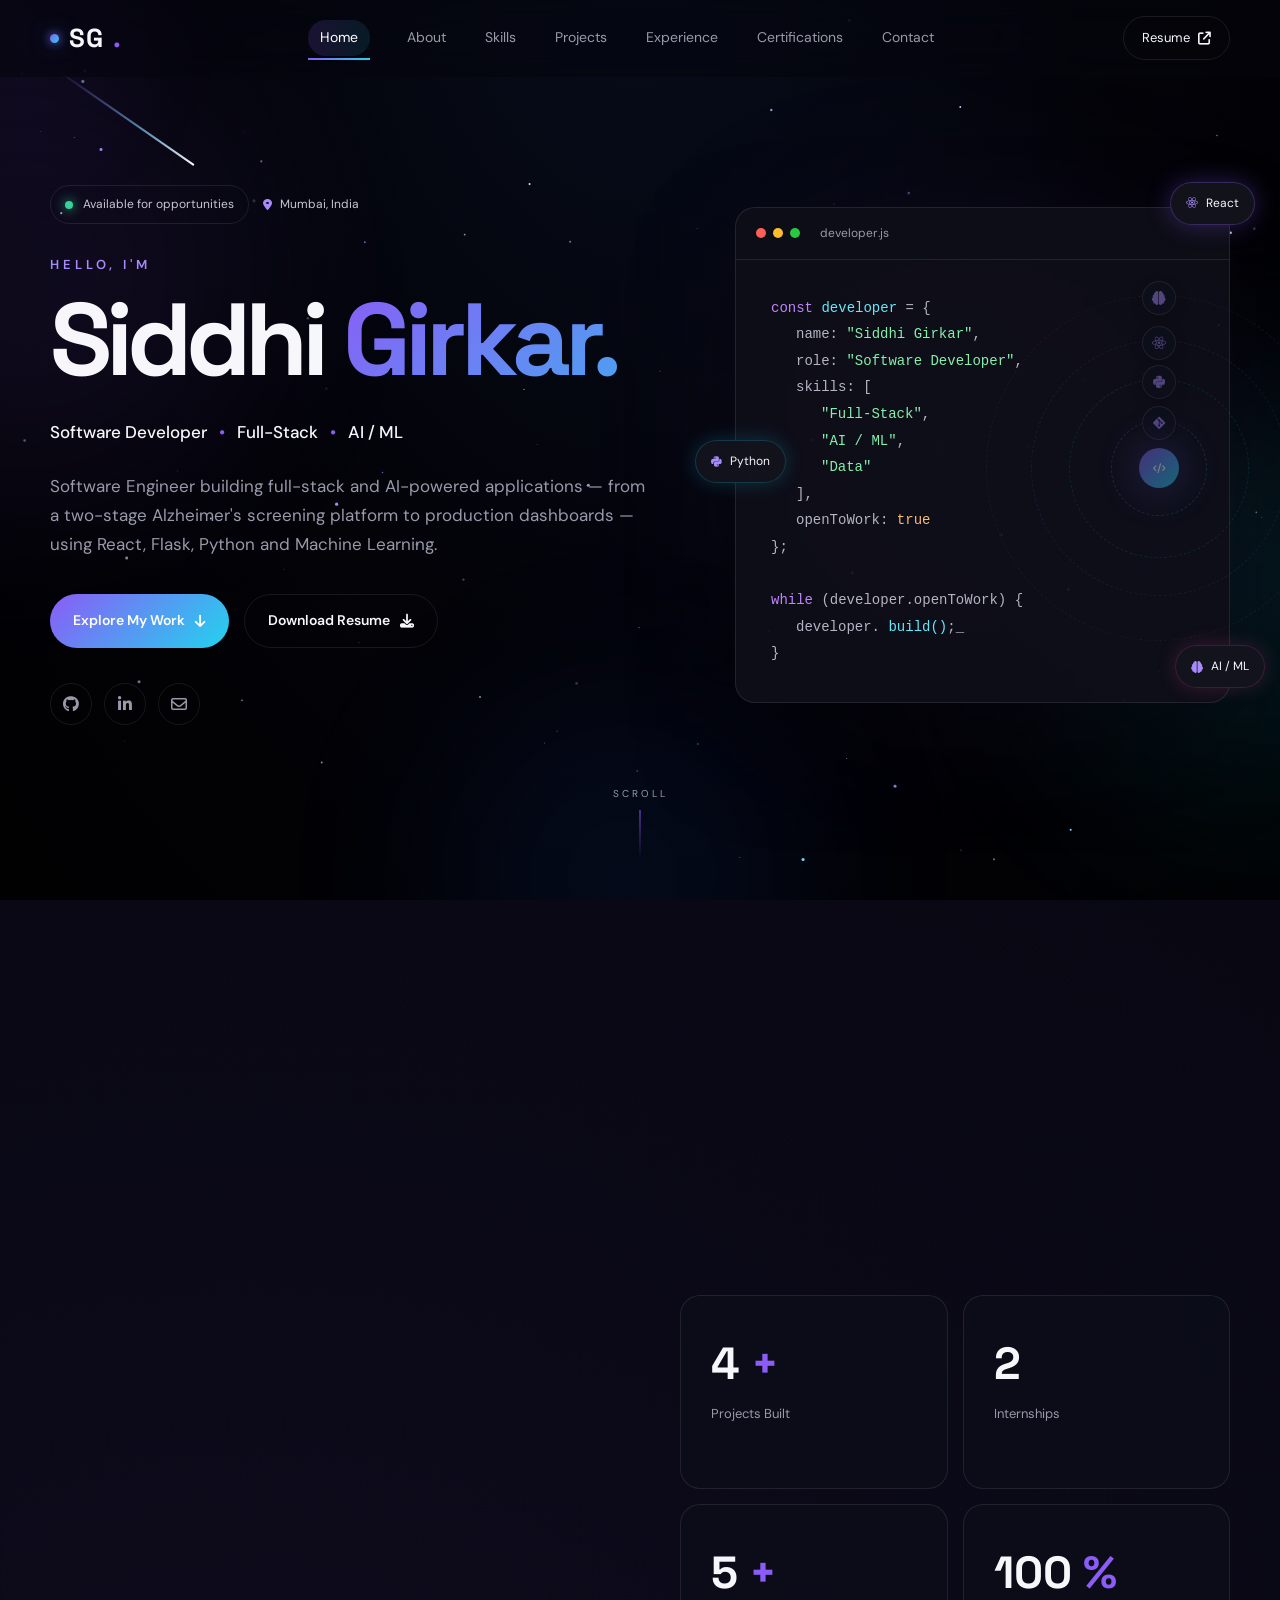
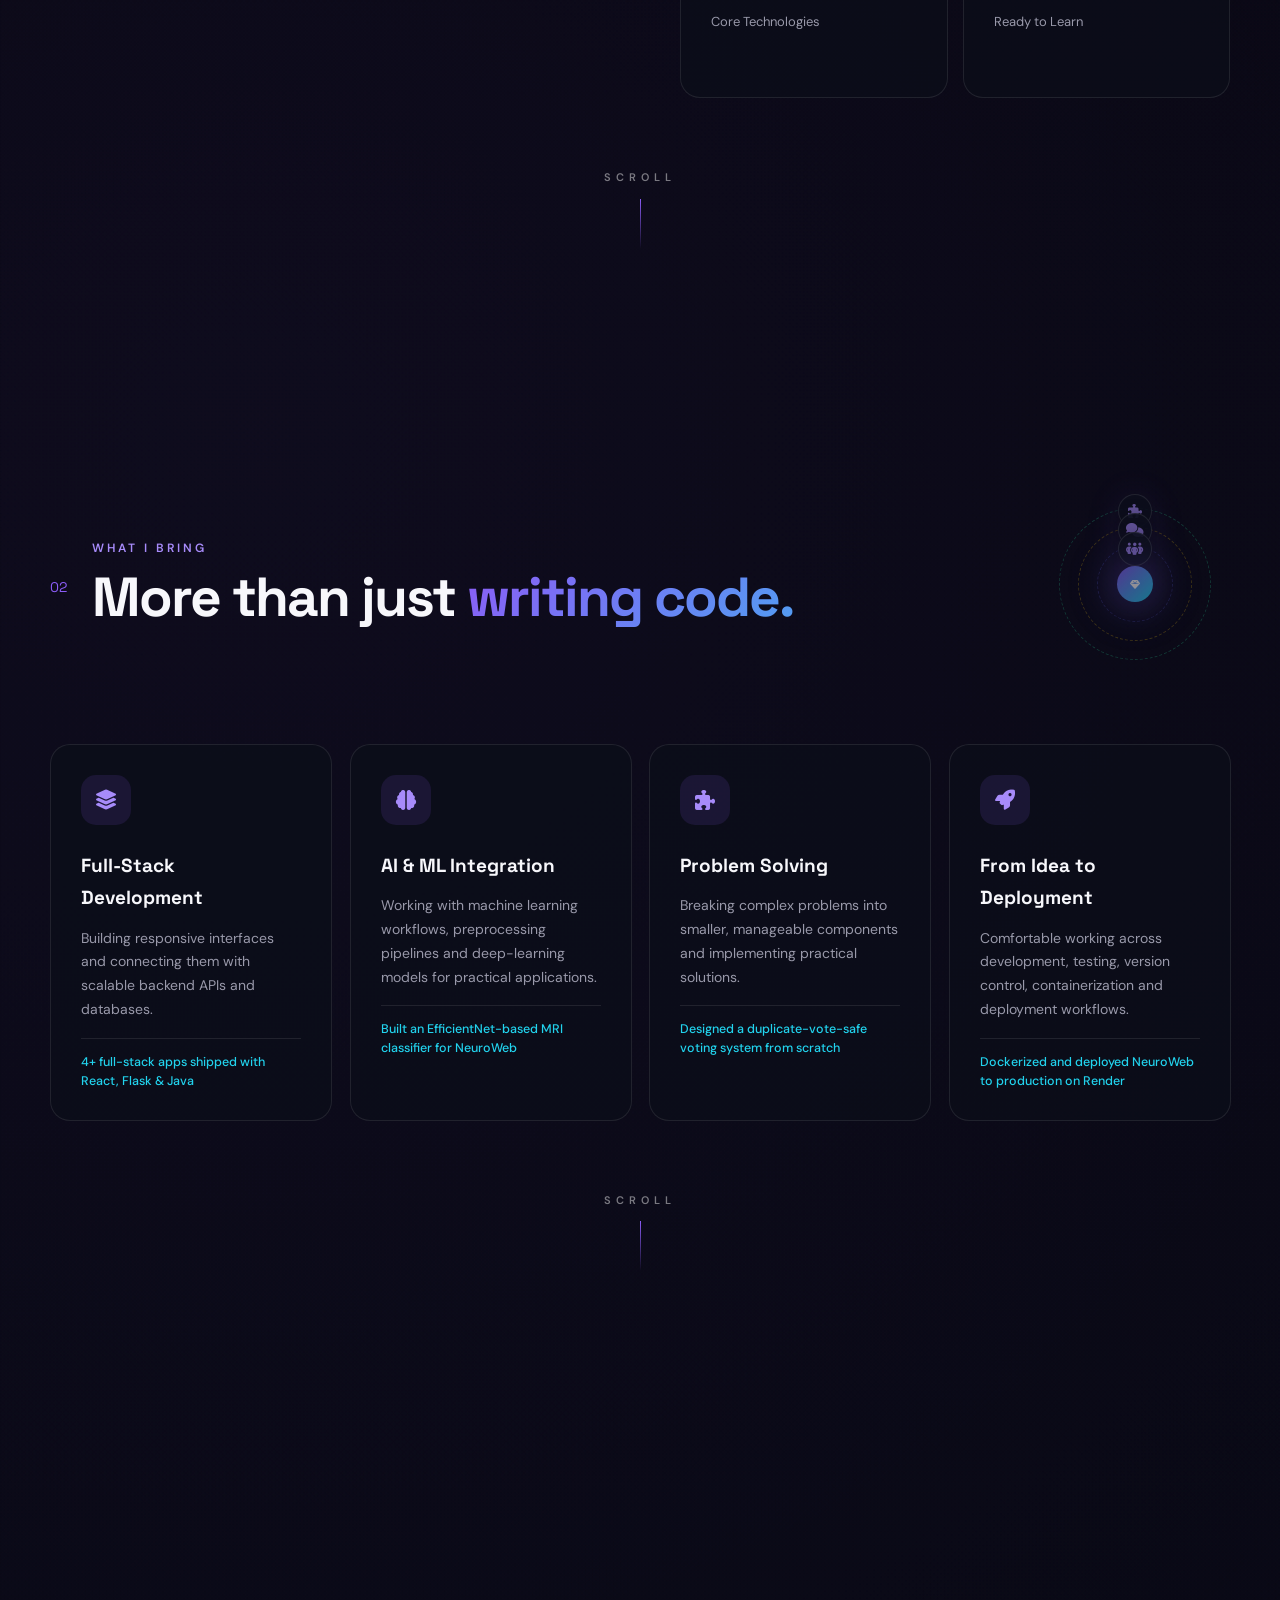
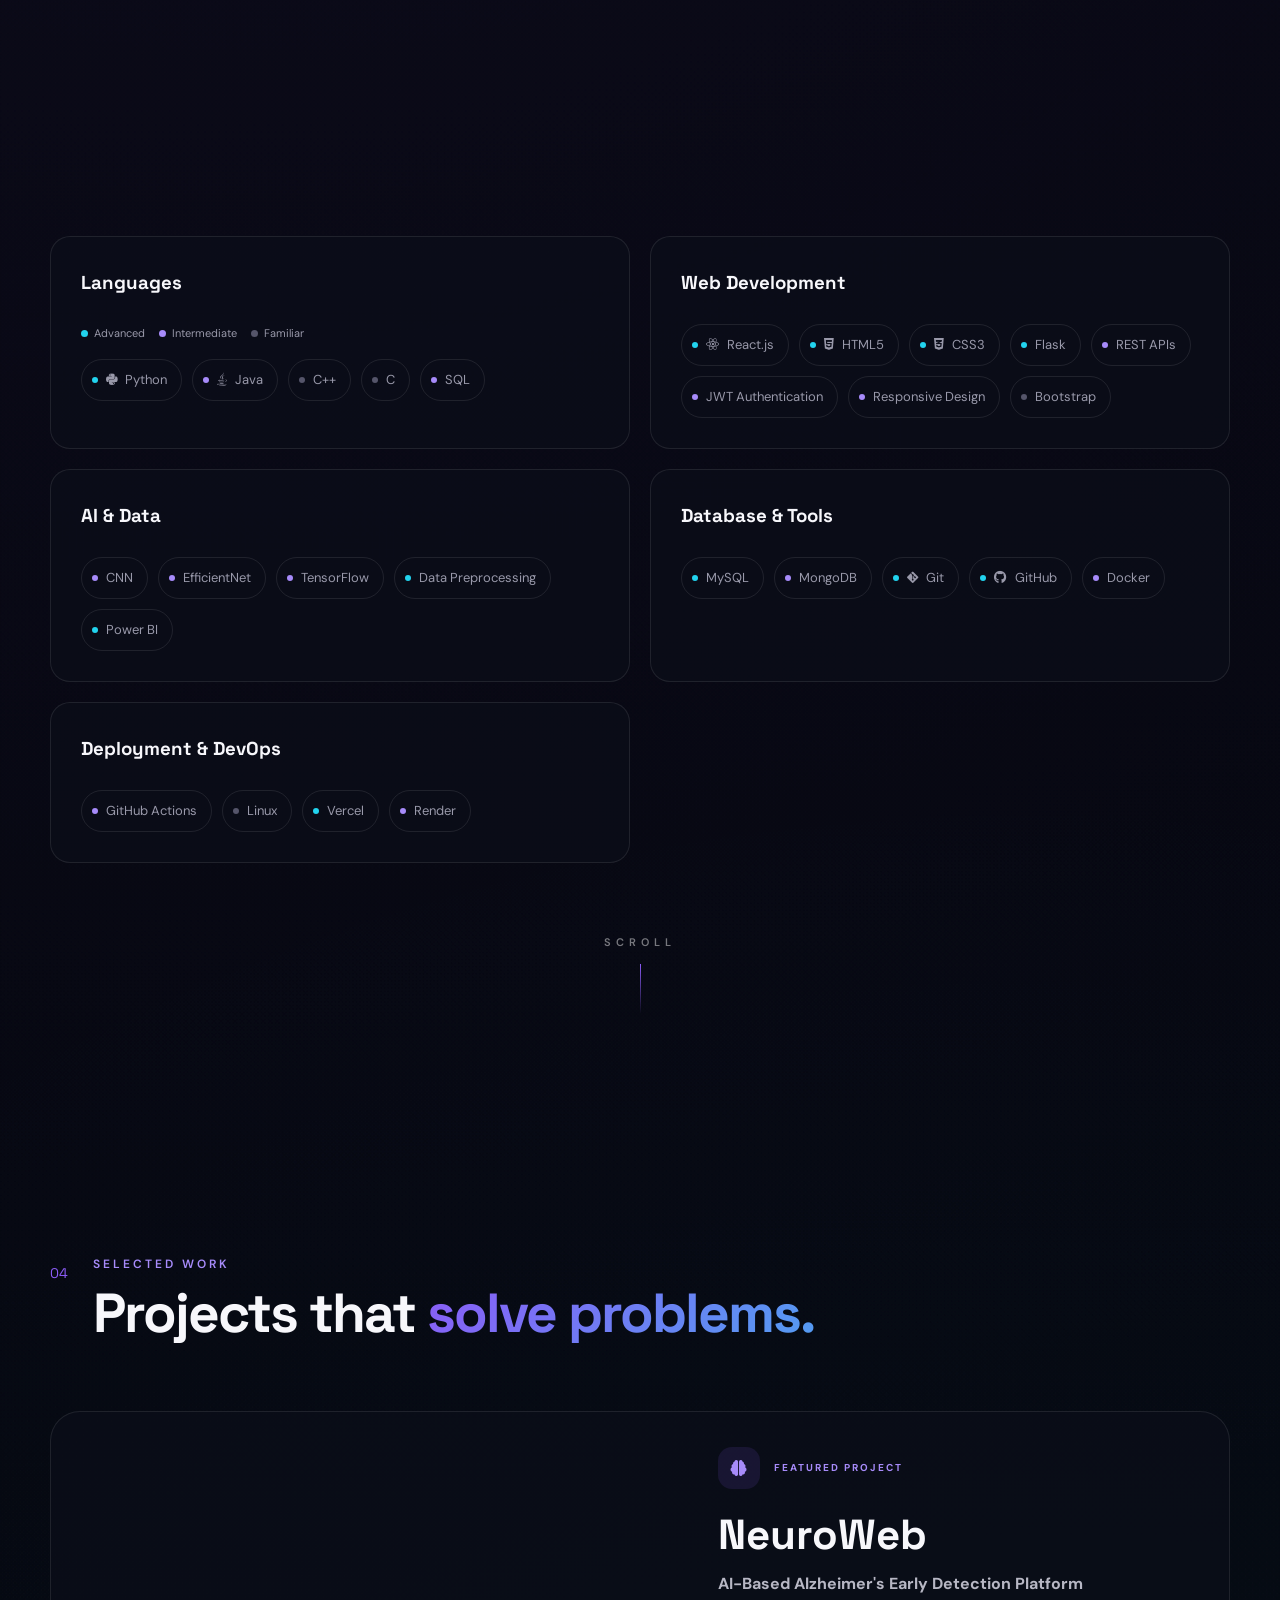
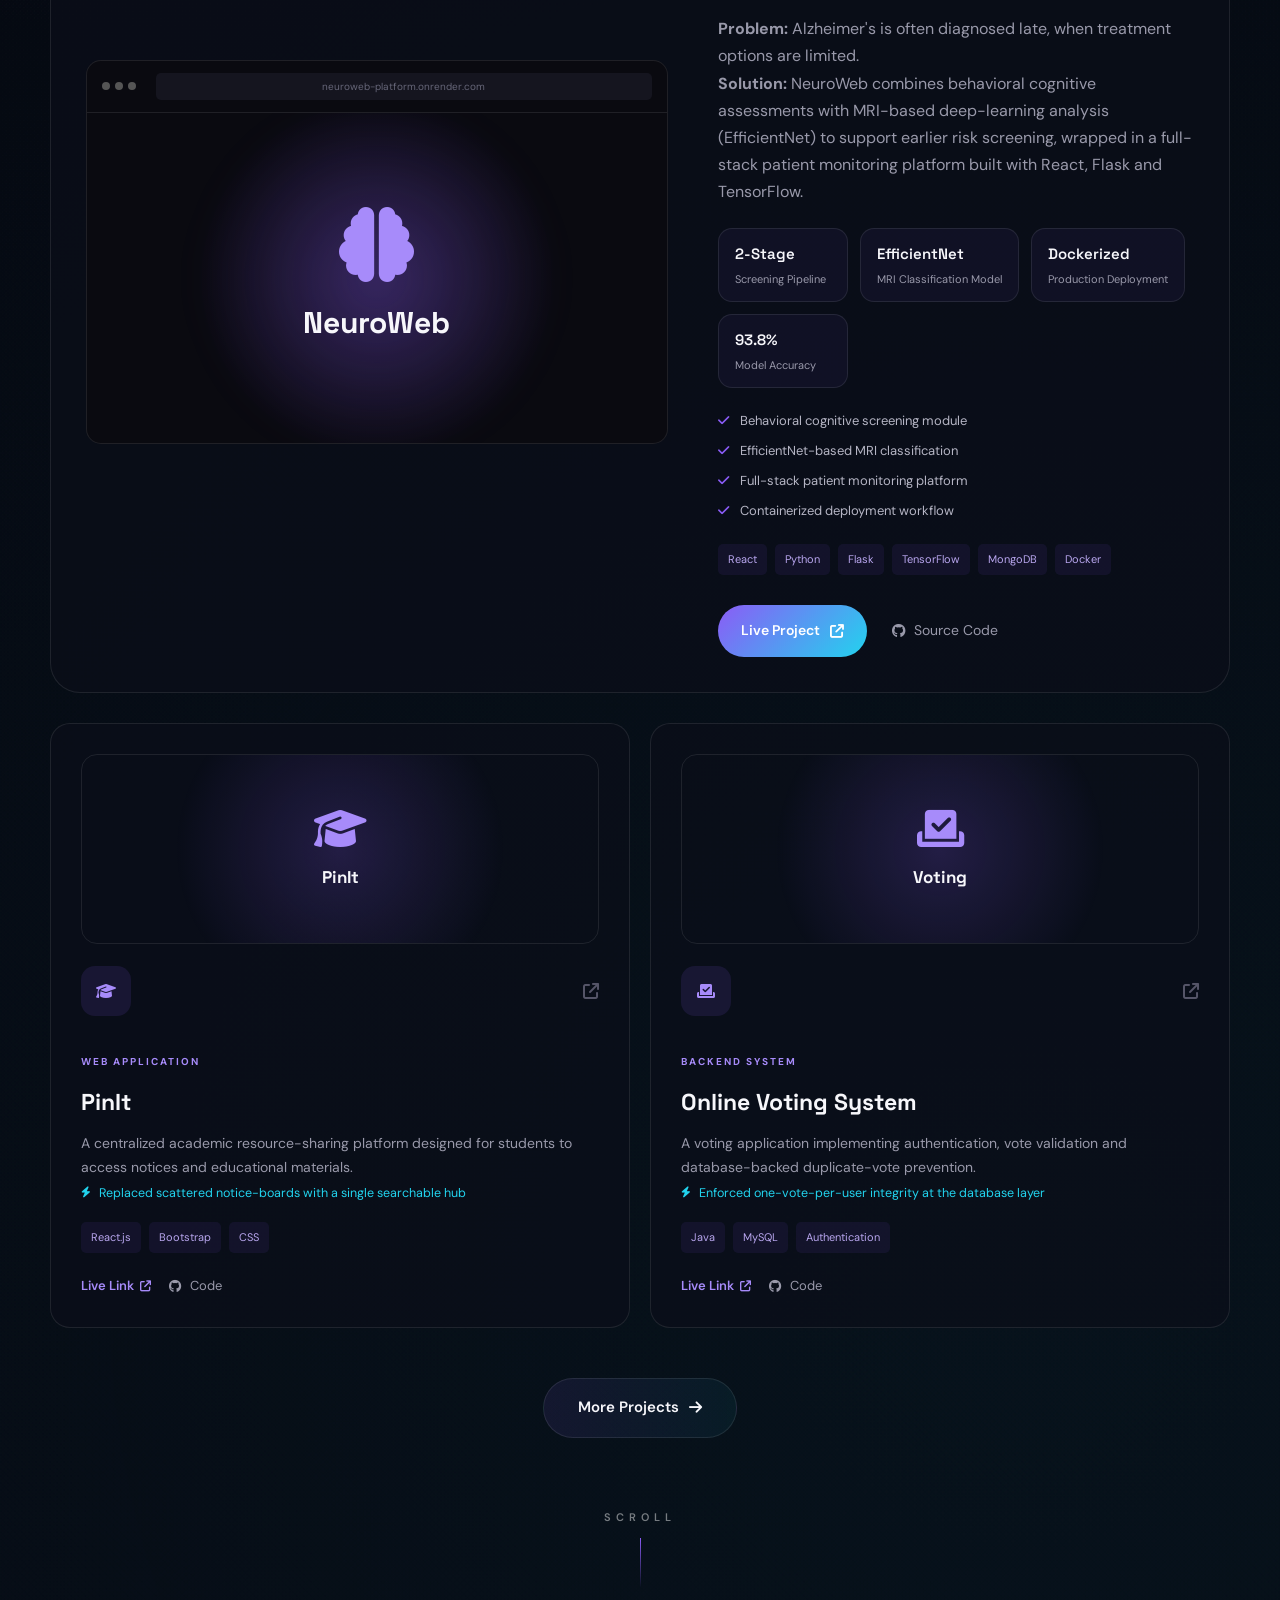
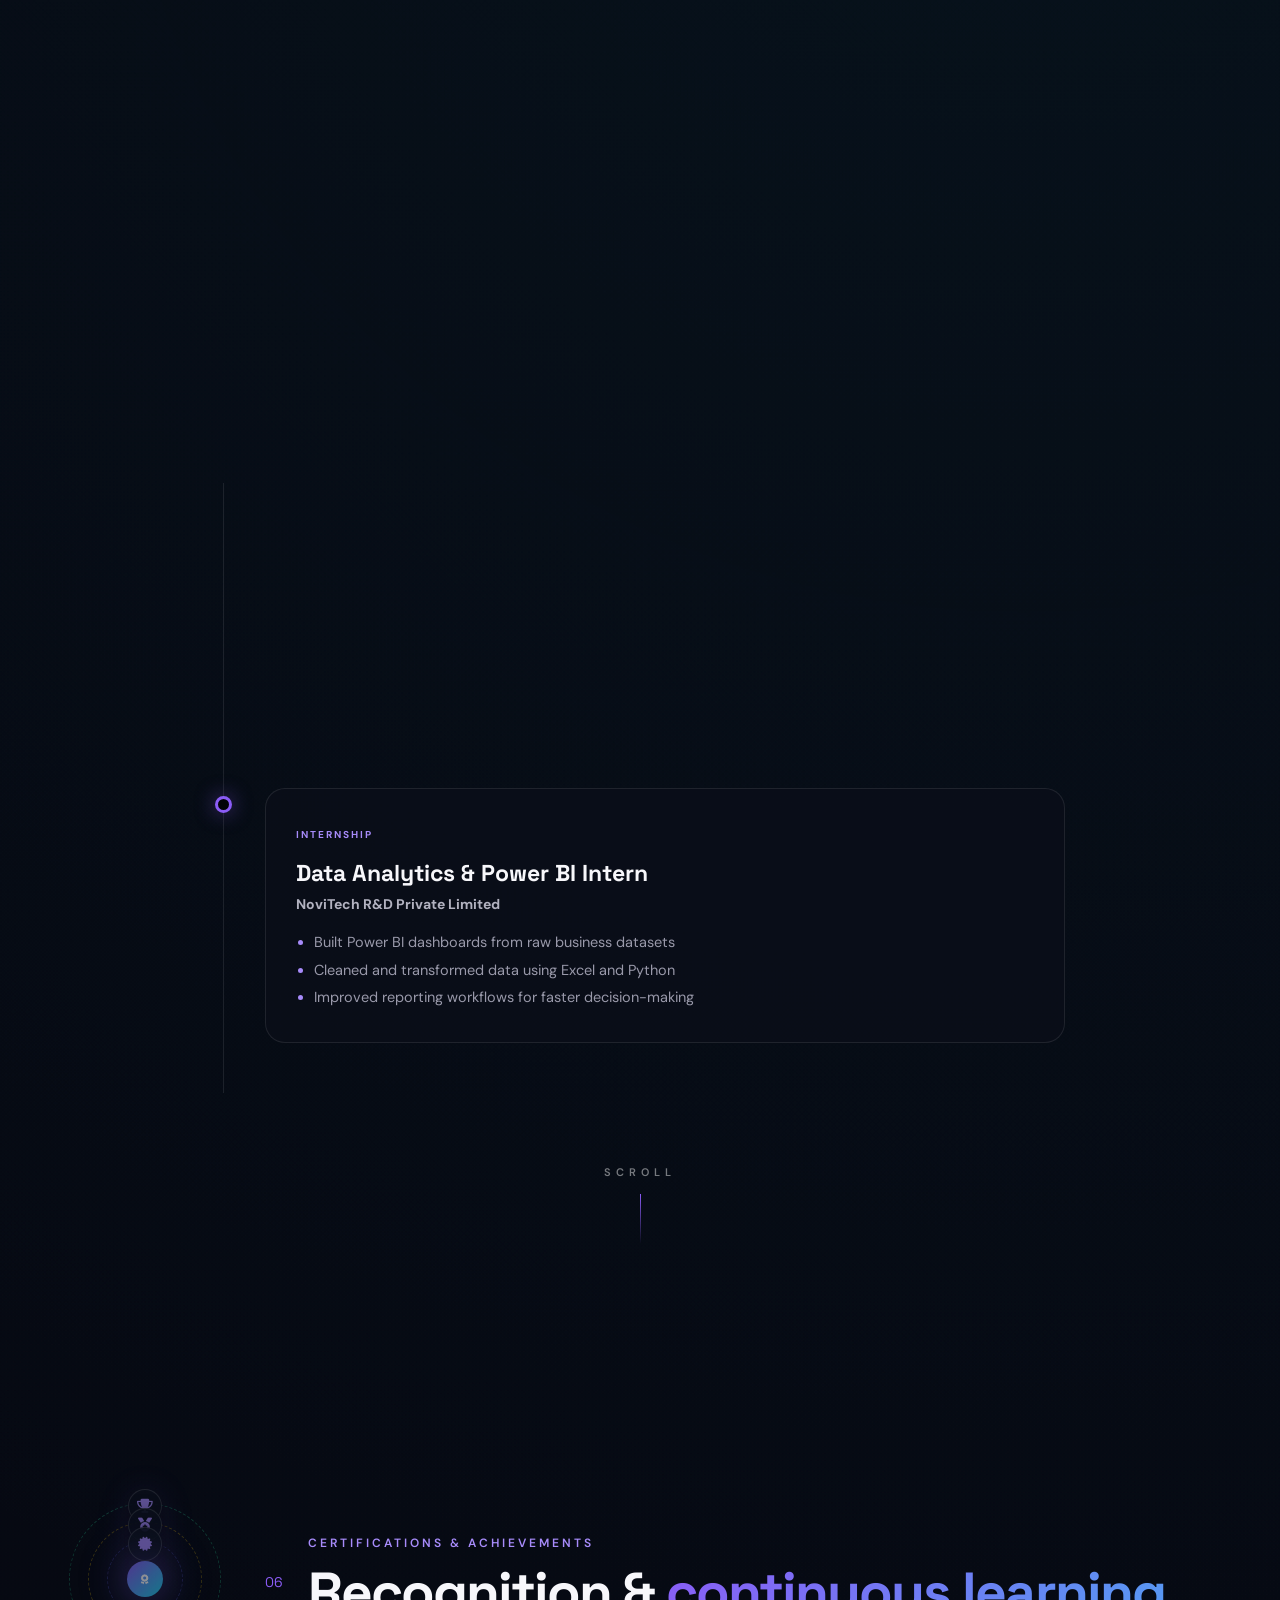
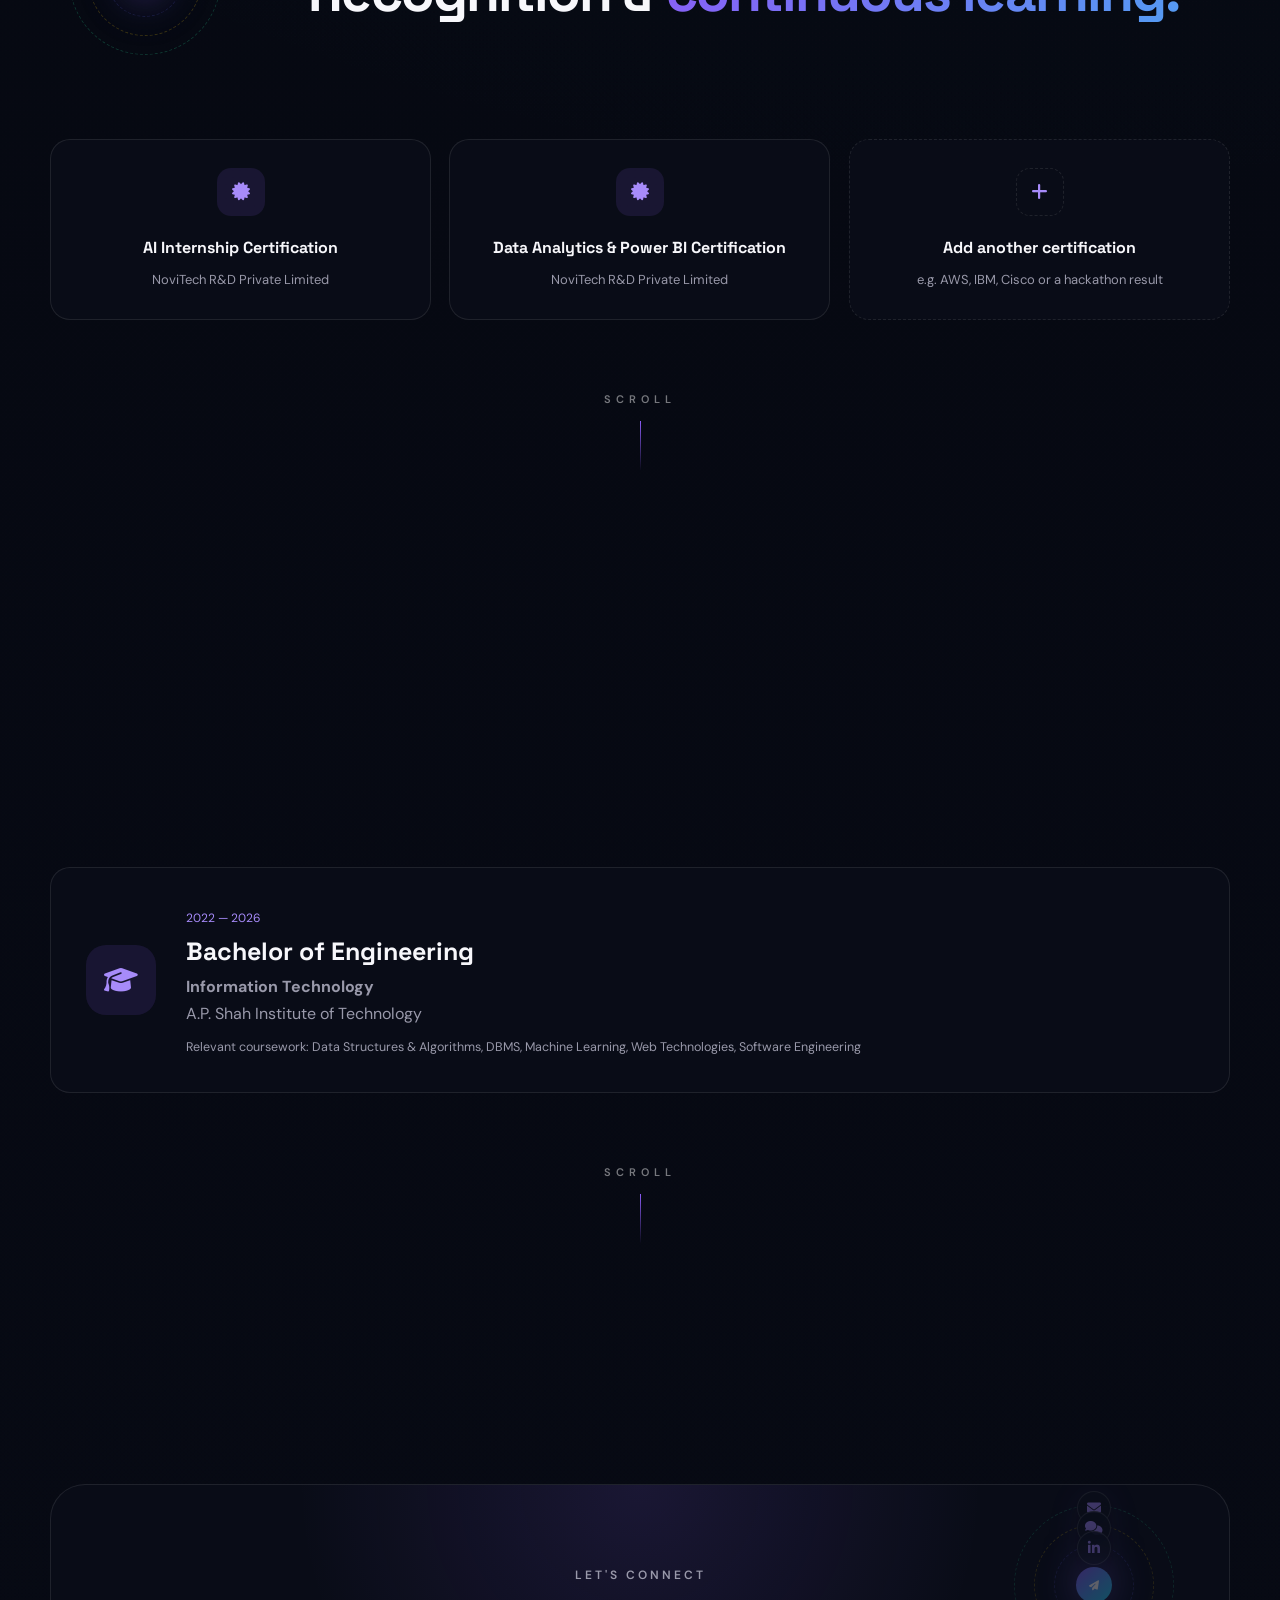
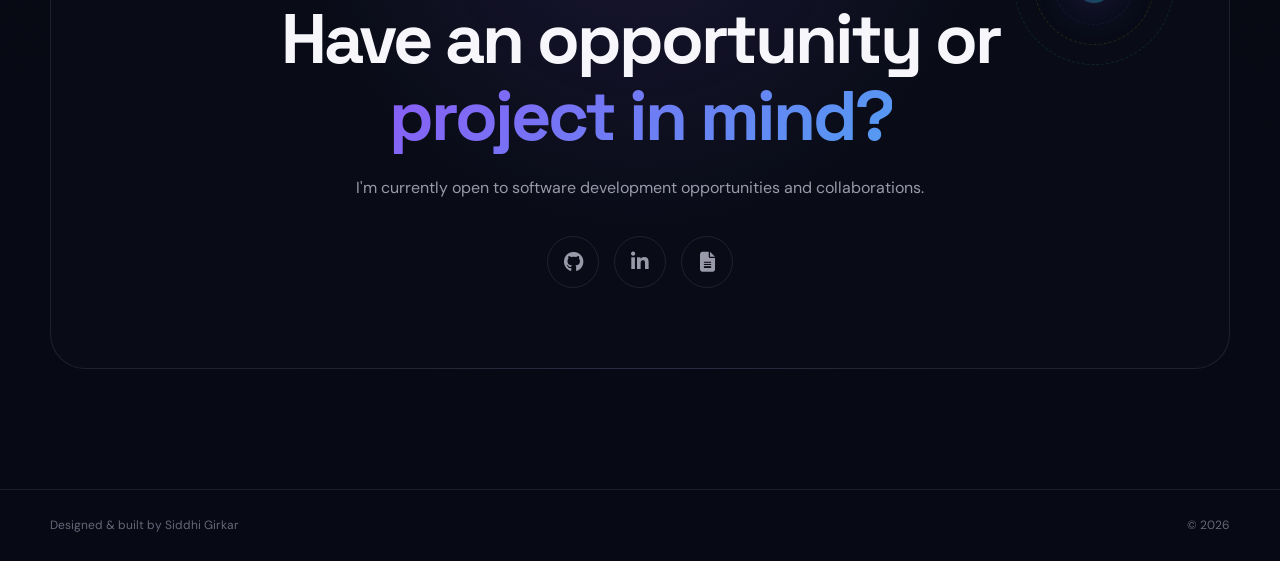
==== commit d7eb6c89: "Replace repository with updated project" ====
--- a/index.html
+++ b/index.html
@@ -477,7 +477,7 @@
                     </div>
 
 
-                    <div class="stats-grid reveal">
+                    <div class="stats-grid">
 
                         <div class="stat-card">
 
@@ -485,7 +485,7 @@
                                 class="stat-number"
                                 data-target="4"
                             >
-                                0
+                                4
                             </span>
 
                             <span class="stat-plus">+</span>
@@ -501,7 +501,7 @@
                                 class="stat-number"
                                 data-target="2"
                             >
-                                0
+                                2
                             </span>
 
                             <span class="stat-plus"></span>
@@ -517,7 +517,7 @@
                                 class="stat-number"
                                 data-target="5"
                             >
-                                0
+                                5
                             </span>
 
                             <span class="stat-plus">+</span>
@@ -533,7 +533,7 @@
                                 class="stat-number"
                                 data-target="100"
                             >
-                                0
+                                100
                             </span>
 
                             <span class="stat-plus">%</span>
@@ -622,7 +622,7 @@
                 <div class="qualities-grid">
 
 
-                    <article class="quality-card reveal">
+                    <article class="quality-card">
 
                         <div class="quality-icon">
 
@@ -649,7 +649,7 @@
                     </article>
 
 
-                    <article class="quality-card reveal">
+                    <article class="quality-card">
 
                         <div class="quality-icon">
 
@@ -677,7 +677,7 @@
                     </article>
 
 
-                    <article class="quality-card reveal">
+                    <article class="quality-card">
 
                         <div class="quality-icon">
 
@@ -705,7 +705,7 @@
                     </article>
 
 
-                    <article class="quality-card reveal">
+                    <article class="quality-card">
 
                         <div class="quality-icon">
 
@@ -814,7 +814,7 @@
                 <div class="skills-container">
 
 
-                    <div class="skill-category reveal">
+                    <div class="skill-category">
 
                         <h3>
                             Languages
@@ -855,7 +855,7 @@
                     </div>
 
 
-                    <div class="skill-category reveal">
+                    <div class="skill-category">
 
                         <h3>
                             Web Development
@@ -903,7 +903,7 @@
                     </div>
 
 
-                    <div class="skill-category reveal">
+                    <div class="skill-category">
 
                         <h3>
                             AI & Data
@@ -936,7 +936,7 @@
                     </div>
 
 
-                    <div class="skill-category reveal">
+                    <div class="skill-category">
 
                         <h3>
                             Database & Tools
@@ -970,7 +970,7 @@
 
                     </div>
 
-                    <div class="skill-category reveal">
+                    <div class="skill-category">
 
                         <h3>
                             Deployment & DevOps
@@ -1744,7 +1744,7 @@
                 -->
                 <div class="achievements-grid">
 
-                    <div class="achievement-card reveal">
+                    <div class="achievement-card">
 
                         <div class="achievement-icon">
                             <i class="fa-solid fa-certificate"></i>
@@ -1755,7 +1755,7 @@
 
                     </div>
 
-                    <div class="achievement-card reveal">
+                    <div class="achievement-card">
 
                         <div class="achievement-icon">
                             <i class="fa-solid fa-certificate"></i>
@@ -1766,7 +1766,7 @@
 
                     </div>
 
-                    <div class="achievement-card achievement-placeholder reveal">
+                    <div class="achievement-card achievement-placeholder">
 
                         <div class="achievement-icon">
                             <i class="fa-solid fa-plus"></i>
--- a/css/style.css
+++ b/css/style.css
@@ -1841,18 +1841,16 @@
 
     padding: 30px;
 
-    transition: 0.3s;
+    transition: none;
 
 }
 
 
 .stat-card:hover {
 
-    transform:
-        translateY(-5px);
-
-    border-color:
-        rgba(139, 92, 246, 0.5);
+    transform: none;
+
+    border-color: var(--border);
 
 }
 
@@ -5417,3 +5415,147 @@
 .featured-project .flip-front > span {
     z-index: 1;
 }
+
+
+/* =========================================================
+   MOBILE MOTION POLISH — quieter cards + lighter starfield
+   Desktop/tablet behavior is unchanged.
+   ========================================================= */
+@media (max-width: 768px) {
+    /* Remove decorative card/icon looping and bounce animations on phones. */
+    .stat-card,
+    .quality-card,
+    .skill-category,
+    .education-card,
+    .project-card,
+    .featured-project,
+    .quality-icon,
+    .education-icon {
+        animation: none !important;
+    }
+
+    /* Prevent hover-style movement from lingering on touch devices. */
+    .stat-card:hover,
+    .quality-card:hover,
+    .skill-category:hover,
+    .education-card:hover {
+        transform: none !important;
+        animation: none !important;
+    }
+}
+
+/* =========================================================
+   PROJECTS — SCREENSHOT FLIP ONLY
+   Keep the screenshot 3D flip; remove all other project motion.
+   ========================================================= */
+#projects .reveal,
+#projects .reveal.active {
+    opacity: 1 !important;
+    transform: none !important;
+    transition: none !important;
+}
+
+#projects .project-card,
+#projects .featured-project {
+    transform: none !important;
+    transition: none !important;
+    will-change: auto !important;
+}
+
+#projects .project-card:hover,
+#projects .featured-project:hover {
+    transform: none !important;
+}
+
+#projects .featured-project:hover .browser-window,
+#projects .project-card:hover .project-visual,
+#projects .featured-project:hover .project-visual {
+    transform: none !important;
+    transition: none !important;
+}
+
+#projects .project-icon,
+#projects .project-arrow {
+    animation: none !important;
+    transform: none !important;
+    transition: none !important;
+}
+
+#projects .project-card:hover .project-icon,
+#projects .project-card:hover .project-arrow {
+    transform: none !important;
+}
+
+#projects .card-live-link,
+#projects .project-github,
+#projects .more-projects-button,
+#projects .more-projects-button i {
+    transform: none !important;
+    transition: none !important;
+}
+
+#projects .card-live-link:hover,
+#projects .more-projects-button:hover,
+#projects .more-projects-button:hover i {
+    transform: none !important;
+}
+
+/* Explicitly preserve the only project animation: screenshot flip. */
+#projects .flip-inner {
+    transition: transform .65s cubic-bezier(.2,.75,.25,1) !important;
+    transform-style: preserve-3d !important;
+}
+
+/* =========================================================
+   FINAL MOTION RESTORE
+   Stars/shooting stars/orbits stay animated on every viewport.
+   About cards remain static; Projects keep screenshot flip only.
+   ========================================================= */
+.starfield {
+    display: block !important;
+    visibility: visible !important;
+    opacity: 1 !important;
+}
+
+.orbit-scene,
+.orbit-path,
+.orbit-icon,
+.orbit-core {
+    visibility: visible !important;
+}
+
+.path-one  { animation: orbitSpinCW 9s linear infinite !important; }
+.path-two  { animation: orbitSpinCCW 13s linear infinite !important; }
+.path-three{ animation: orbitSpinCW 18s linear infinite !important; }
+.path-four { animation: orbitSpinCCW 6.5s linear infinite !important; }
+.path-five { animation: orbitSpinCW 11s linear infinite !important; }
+.path-six  { animation: orbitSpinCCW 15.5s linear infinite !important; }
+.path-seven{ animation: orbitSpinCW 8s linear infinite !important; }
+.path-eight{ animation: orbitSpinCCW 22s linear infinite !important; }
+
+@media (max-width: 768px) {
+    .starfield { opacity: .82 !important; }
+    .orbit-path { animation-play-state: running !important; }
+}
+
+
+/* =========================================================
+   FINAL MOTION POLISH
+   Requested content cards render immediately without the
+   scroll-in/pop animation. Ambient stars, shooting stars,
+   orbit motion, and project screenshot flips remain active.
+   ========================================================= */
+.qualities-section .quality-card,
+#skills .skill-category,
+#achievements .achievement-card {
+    opacity: 1 !important;
+    animation: none !important;
+}
+
+@media (max-width: 768px) {
+    /* Slightly stronger star presence on phones without adding
+       expensive DOM effects; the canvas density is tuned in JS. */
+    .starfield {
+        opacity: .92 !important;
+    }
+}
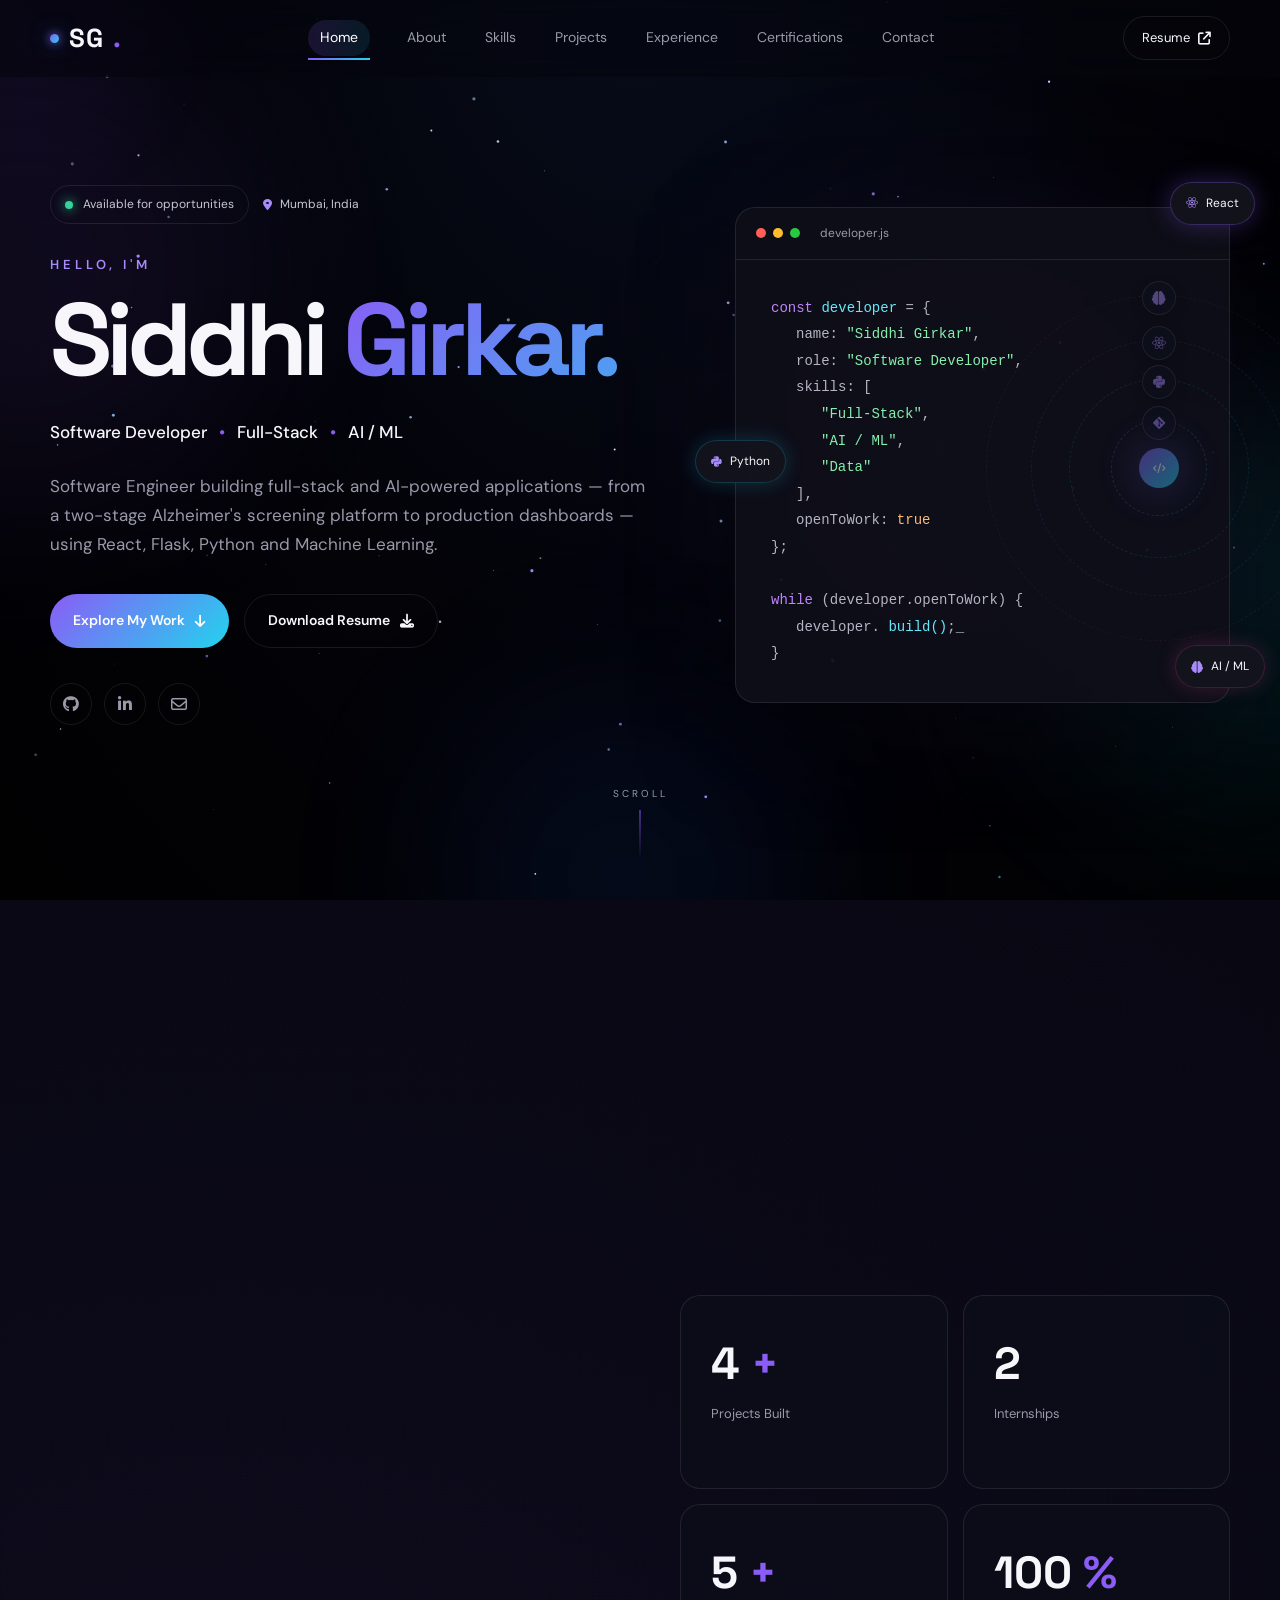
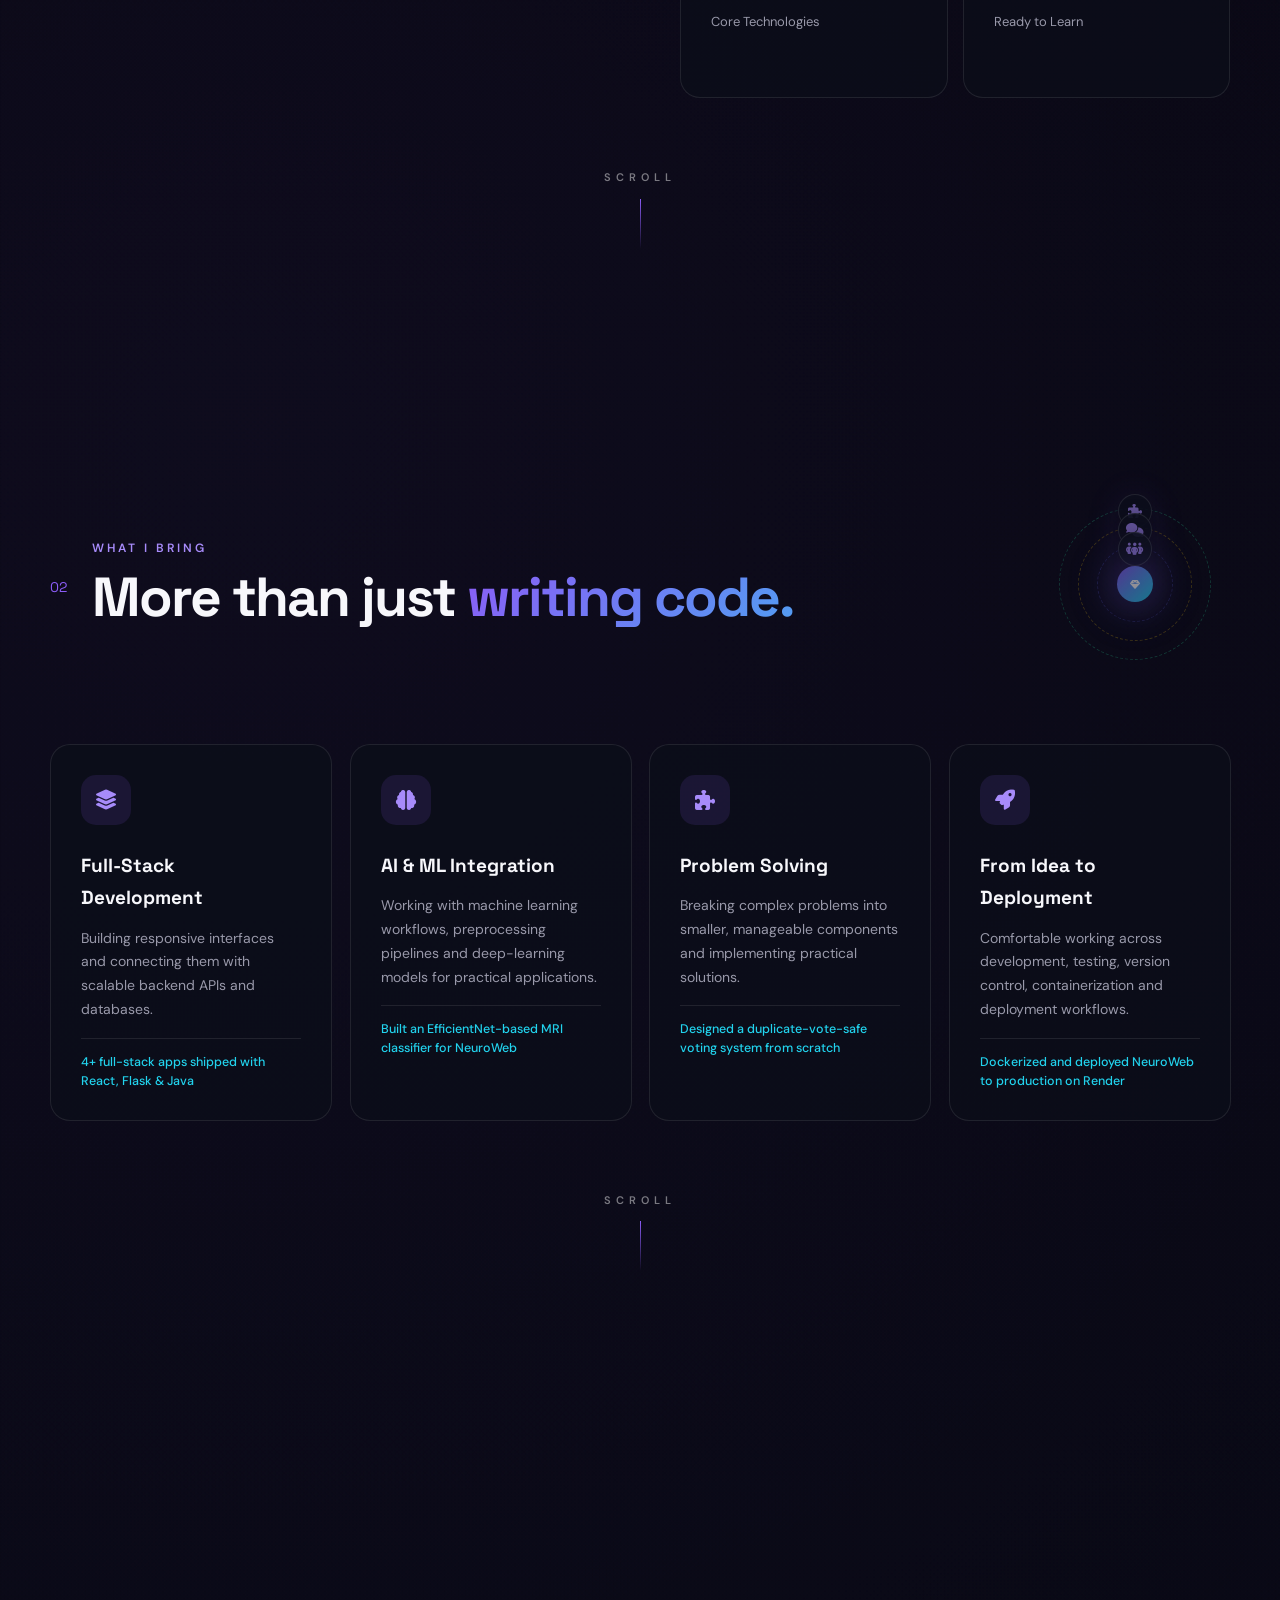
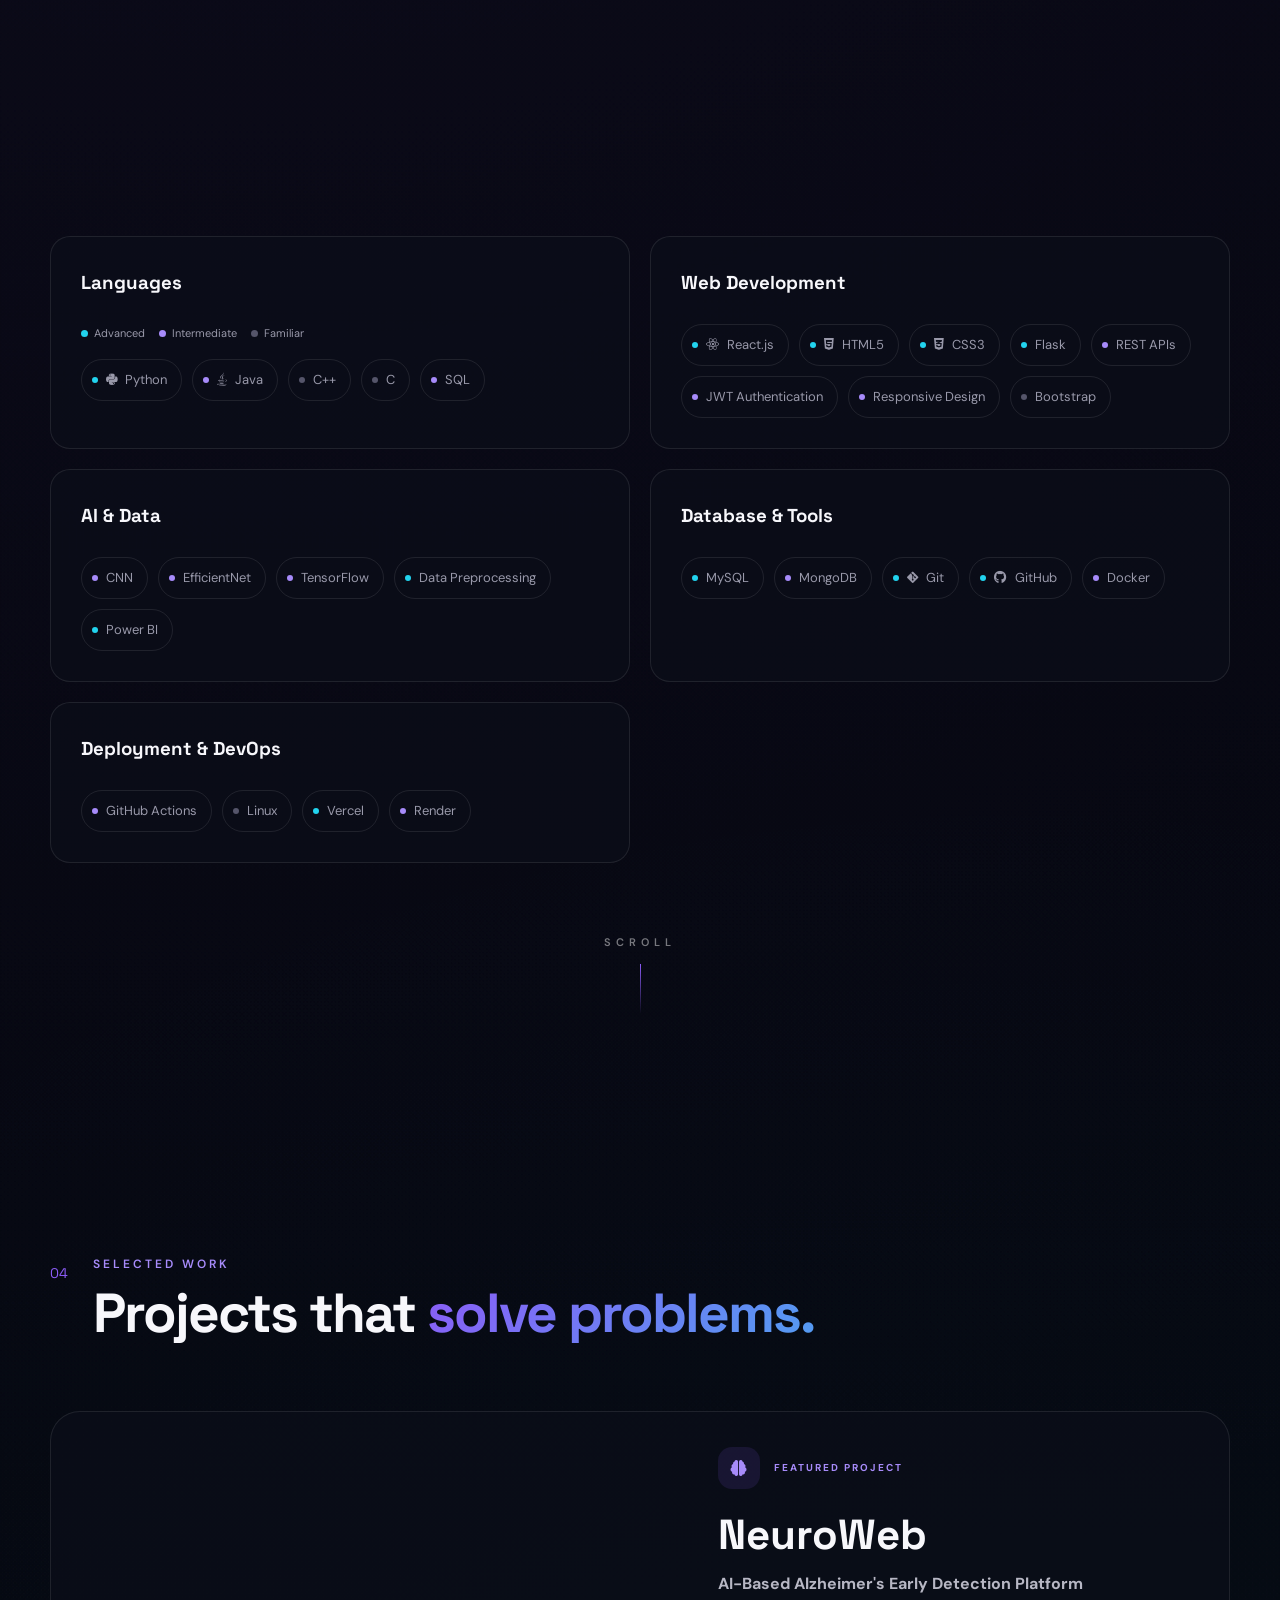
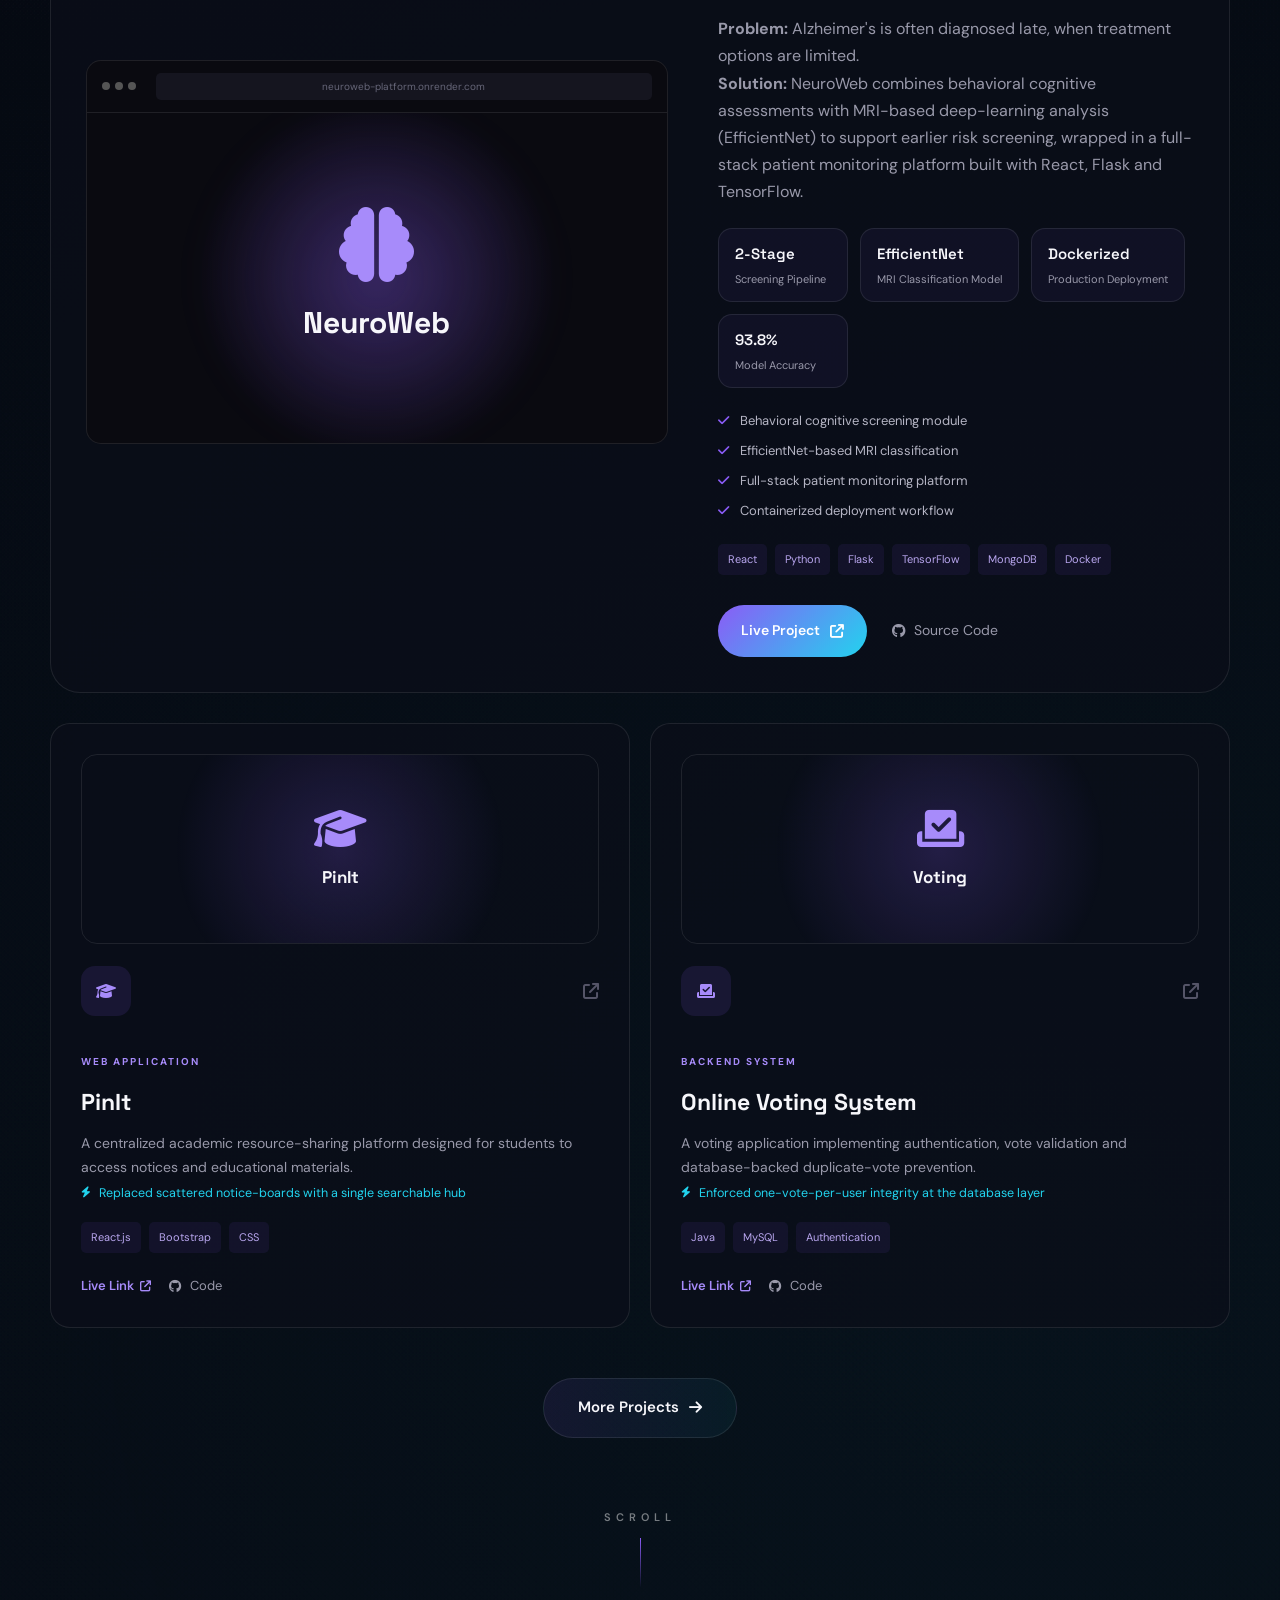
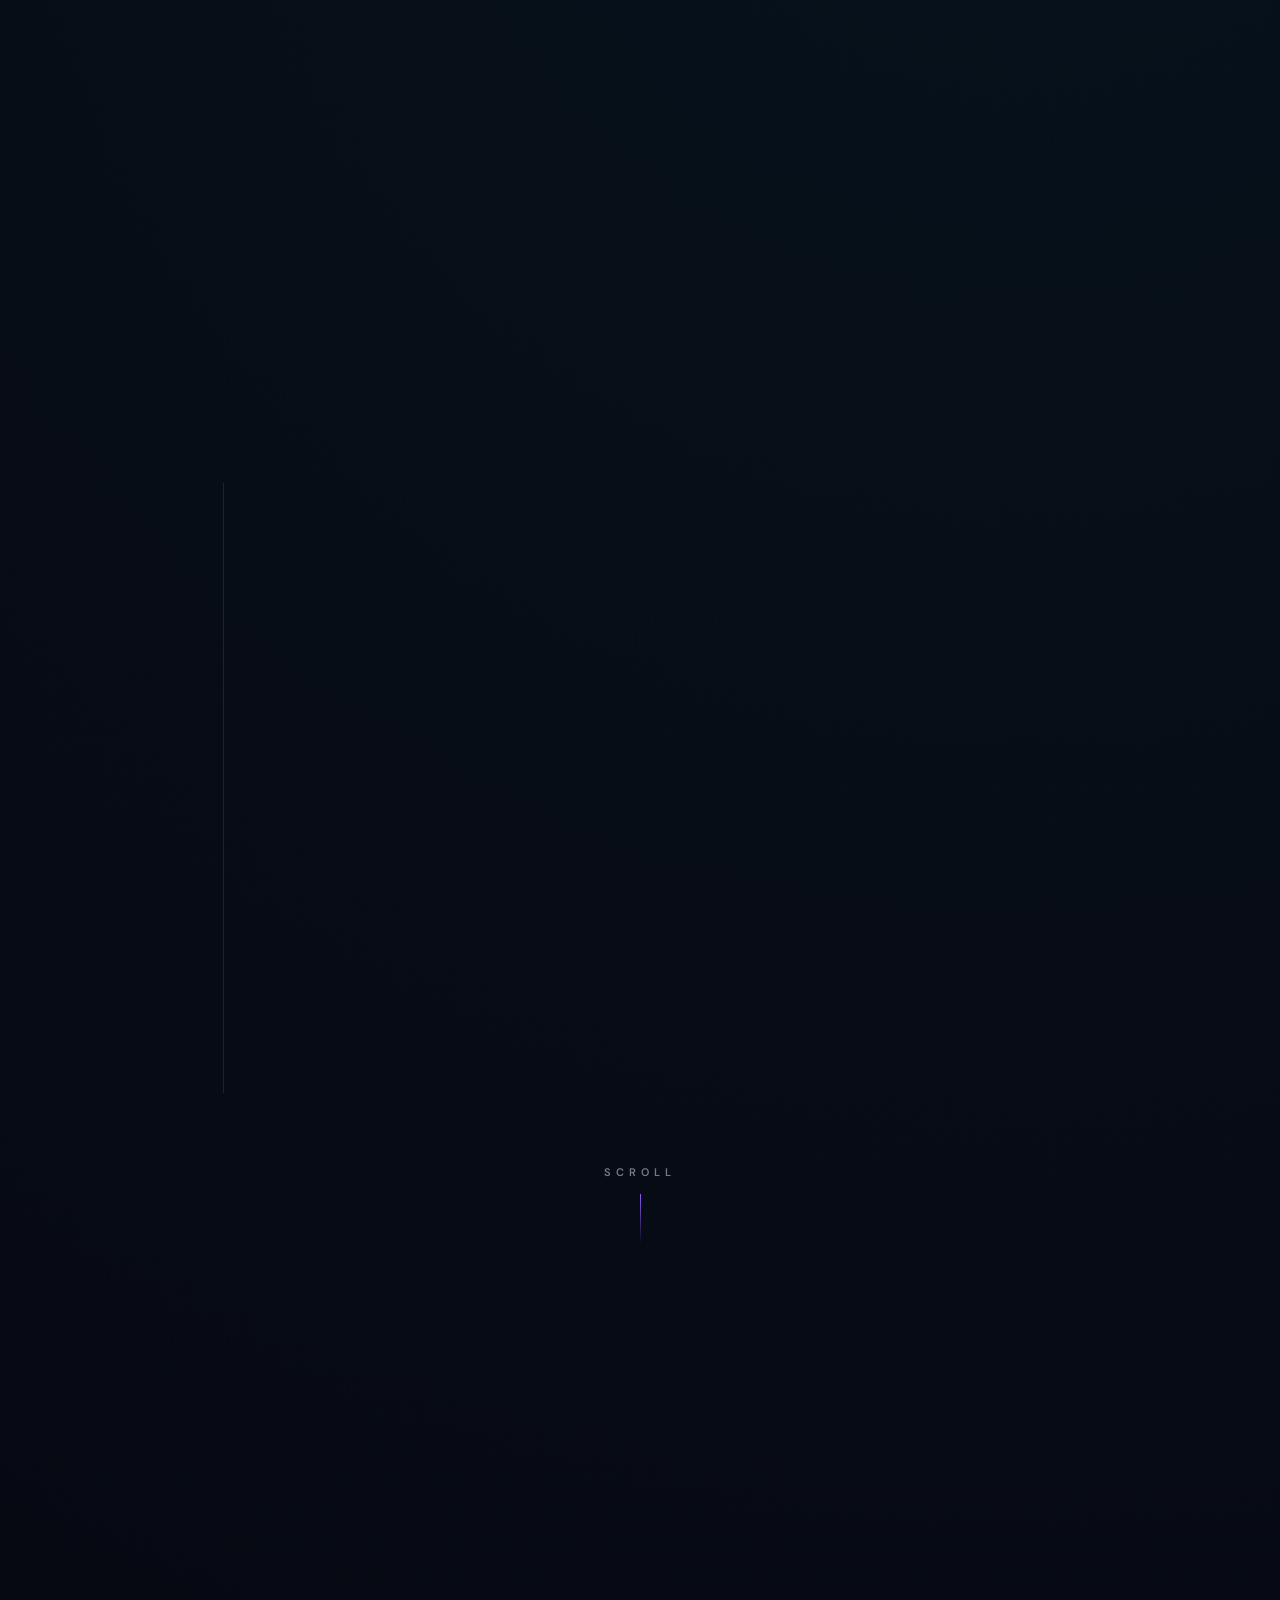
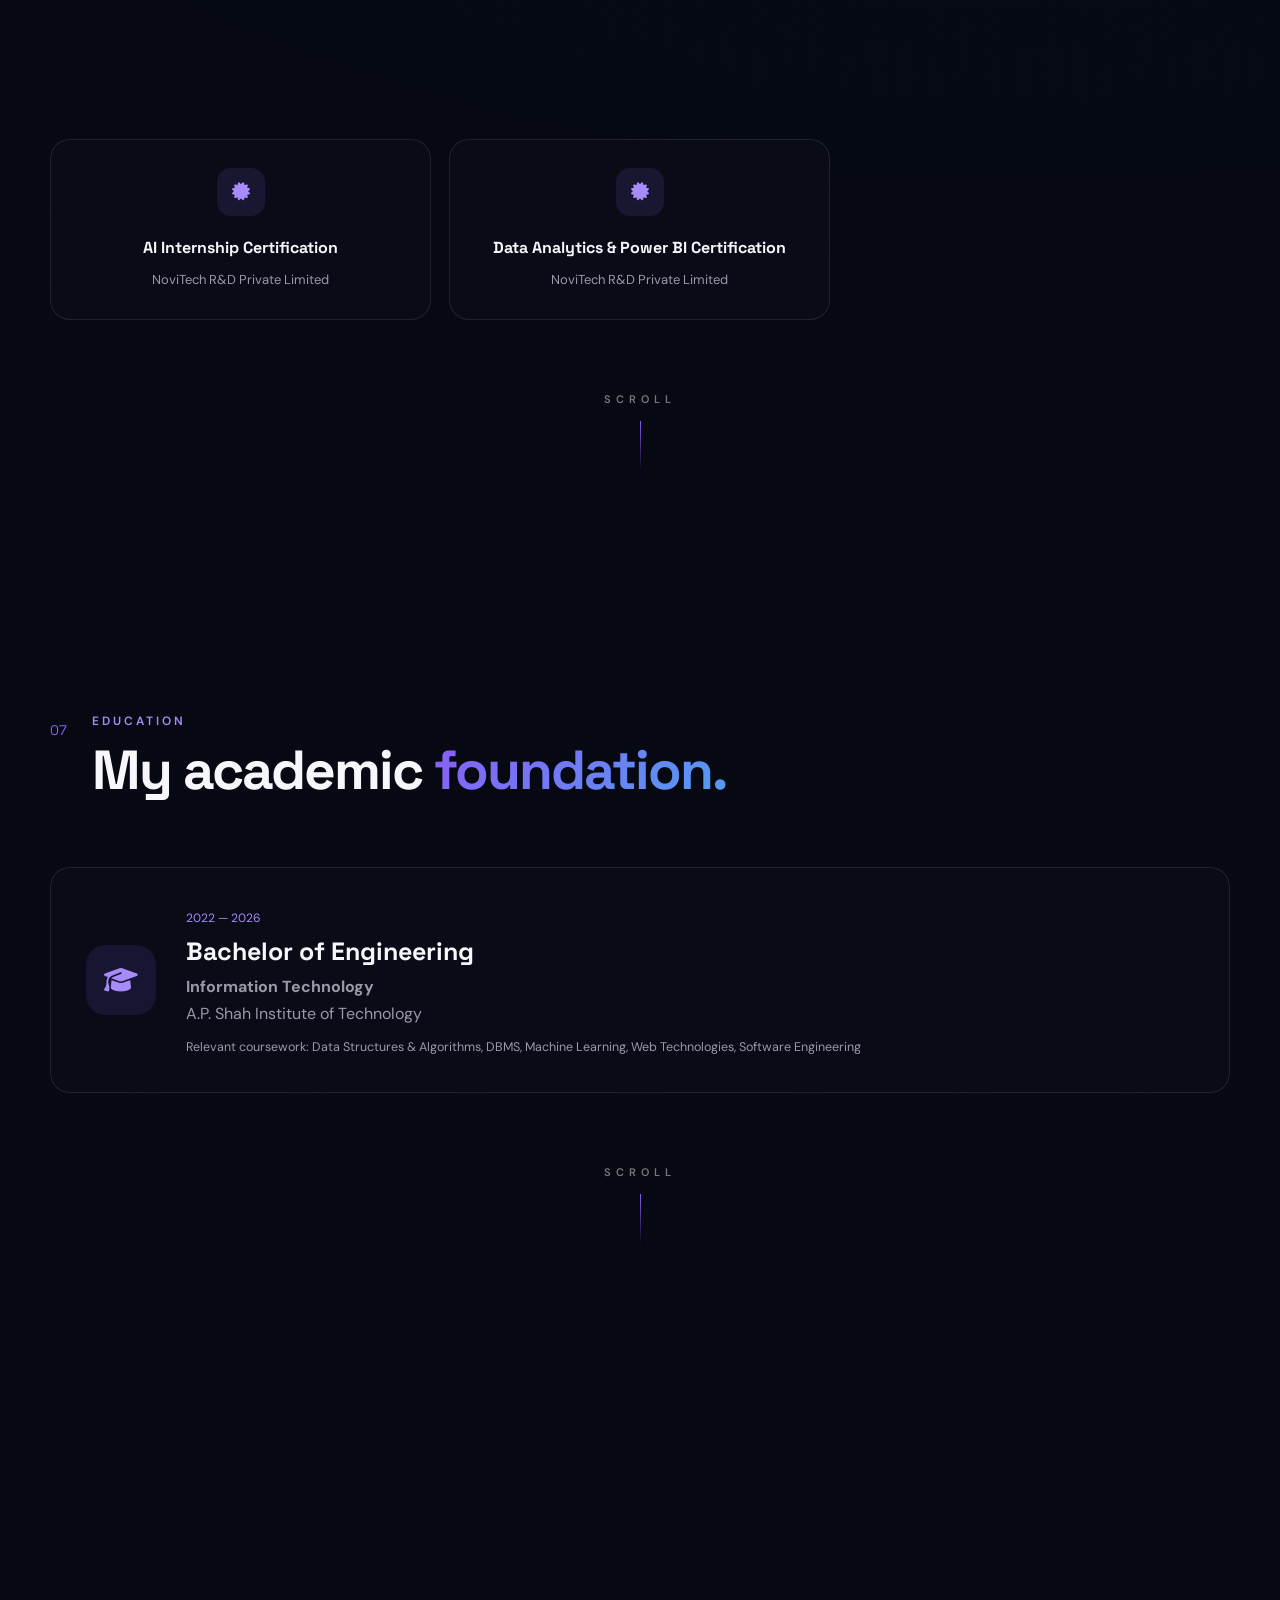
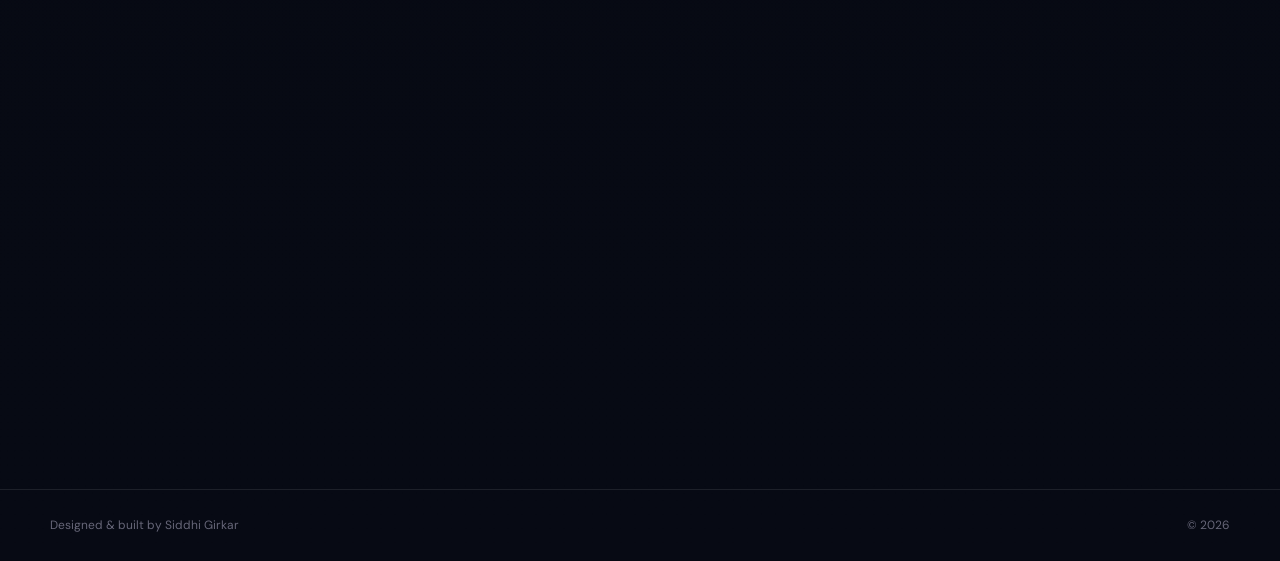
==== commit 30fbca38: "Updated Portfolio" ====
--- a/index.html
+++ b/index.html
@@ -3,10 +3,7 @@
 <head>
     <meta charset="UTF-8">
 
-    <meta
-        name="viewport"
-        content="width=device-width, initial-scale=1.0"
-    >
+    <meta name="viewport" content="width=device-width, initial-scale=1, viewport-fit=cover">
 
     <meta
         name="description"
@@ -1766,16 +1763,6 @@
 
                     </div>
 
-                    <div class="achievement-card achievement-placeholder">
-
-                        <div class="achievement-icon">
-                            <i class="fa-solid fa-plus"></i>
-                        </div>
-
-                        <h3>Add another certification</h3>
-                        <p>e.g. AWS, IBM, Cisco or a hackathon result</p>
-
-                    </div>
 
                 </div>
 
--- a/css/style.css
+++ b/css/style.css
@@ -5559,3 +5559,213 @@
         opacity: .92 !important;
     }
 }
+
+/* =========================================================
+   MOBILE-ONLY SCROLL + PERFORMANCE FIX
+   Desktop/tablet (>768px) intentionally unchanged.
+   ========================================================= */
+@media (max-width: 768px) {
+    html, body {
+        scroll-behavior: auto !important;
+        scroll-snap-type: none !important;
+        overscroll-behavior-y: auto;
+    }
+
+    section, .section, #projects, .project-card, .featured-project {
+        scroll-snap-align: none !important;
+        scroll-snap-stop: normal !important;
+    }
+
+    /* Keep project cards static; only the screenshot face flips. */
+    #projects .flip-inner {
+        transition: transform .52s cubic-bezier(.22,.61,.36,1) !important;
+        will-change: auto !important;
+    }
+
+    #projects .flip-scene.is-scroll-flipped .flip-inner {
+        transform: rotateY(180deg) !important;
+    }
+
+    /* Old tap/click state must never control the mobile flip. */
+    #projects .project-card.is-flipped .flip-inner,
+    #projects .featured-project.is-flipped .flip-inner {
+        transform: rotateY(0deg) !important;
+    }
+
+    /* Reduce expensive compositing on phone while preserving visuals. */
+    .starfield { will-change: auto !important; }
+    .project-card, .featured-project, .skill-category, .quality-card,
+    .achievement-card, .education-card { will-change: auto !important; }
+}
+
+
+
+
+/* =========================================================
+   FINAL MOBILE VIEW — <= 768px
+   Normal native scrolling, fixed viewport-safe sizing.
+   Desktop/tablet remain untouched.
+   ========================================================= */
+@media (max-width: 768px) {
+  :root {
+    --mobile-gutter: 16px;
+    --mobile-header-h: 64px;
+  }
+
+  html {
+    width: 100%;
+    max-width: 100%;
+    overflow-x: clip !important;
+    overflow-y: auto !important;
+    scroll-behavior: auto !important;
+    scroll-snap-type: none !important;
+    height: auto !important;
+  }
+
+  body {
+    width: 100%;
+    max-width: 100%;
+    min-width: 0 !important;
+    height: auto !important;
+    min-height: 100dvh;
+    margin: 0 !important;
+    overflow-x: clip !important;
+    overflow-y: visible !important;
+    overscroll-behavior-y: auto !important;
+    -webkit-overflow-scrolling: touch;
+  }
+
+  /* No sticky/snap sections or sticky cards on mobile. */
+  main, section, .section, .section-inner, .container,
+  .hero, .about, .projects, .experience, .skills, .tech-stack,
+  .certifications, .contact, footer, .footer,
+  .project-card, .project-content, .project-media,
+  .bring-card, .value-card, .skill-card, .tech-card, .stack-card,
+  .cert-card, .certification-card {
+    position: relative;
+    top: auto !important;
+    bottom: auto !important;
+    left: auto;
+    right: auto;
+    scroll-snap-align: none !important;
+    scroll-snap-stop: normal !important;
+  }
+
+  main, section, .section, .section-inner, .container,
+  .hero, .about, .projects, .experience, .skills, .tech-stack,
+  .certifications, .contact, footer, .footer {
+    width: 100% !important;
+    max-width: 100% !important;
+    min-width: 0 !important;
+    box-sizing: border-box !important;
+  }
+
+  section, .section {
+    min-height: auto !important;
+    height: auto !important;
+    overflow: visible !important;
+  }
+
+  /* Header is viewport-safe and does not distort while browser chrome changes height. */
+  header, .header, .navbar, nav {
+    width: 100% !important;
+    max-width: 100% !important;
+    min-width: 0 !important;
+    box-sizing: border-box !important;
+  }
+
+  header, .header, .navbar {
+    min-height: var(--mobile-header-h);
+  }
+
+  .nav-container, .navbar-container, .header-inner, .nav-inner {
+    width: 100% !important;
+    max-width: 100% !important;
+    min-width: 0 !important;
+    padding-left: max(var(--mobile-gutter), env(safe-area-inset-left)) !important;
+    padding-right: max(var(--mobile-gutter), env(safe-area-inset-right)) !important;
+    box-sizing: border-box !important;
+  }
+
+  .nav-links, .navbar-links, .desktop-nav, .mobile-nav,
+  .nav-menu, .menu {
+    max-width: calc(100vw - (var(--mobile-gutter) * 2)) !important;
+    box-sizing: border-box !important;
+  }
+
+  /* Every content block obeys the mobile viewport. */
+  .container, .section-inner, .hero-content, .hero-text, .hero-copy,
+  .hero-info, .hero-actions, .hero-buttons, .about-content,
+  .projects-grid, .project-card, .project-content, .project-info,
+  .project-media, .project-visual, .project-image, .project-image-wrap,
+  .project-screenshot, .project-screenshot-wrap, .skills-grid,
+  .tech-grid, .certifications-grid, .contact-content {
+    max-width: 100% !important;
+    min-width: 0 !important;
+    box-sizing: border-box !important;
+  }
+
+  .container, .section-inner {
+    padding-left: var(--mobile-gutter) !important;
+    padding-right: var(--mobile-gutter) !important;
+  }
+
+  img, video, canvas, svg {
+    max-width: 100% !important;
+  }
+
+  .project-card img, .project-media img, .project-visual img,
+  .project-image img, .project-screenshot img {
+    width: 100%;
+    height: auto !important;
+    object-fit: cover;
+  }
+
+  h1, h2, h3, p, a, span {
+    overflow-wrap: break-word;
+  }
+
+  .hero-actions, .hero-buttons {
+    flex-wrap: wrap !important;
+  }
+
+  /* Footer stays in document flow and fills mobile width. */
+  footer, .footer {
+    margin-top: 0;
+    padding-left: max(var(--mobile-gutter), env(safe-area-inset-left)) !important;
+    padding-right: max(var(--mobile-gutter), env(safe-area-inset-right)) !important;
+    padding-bottom: max(20px, env(safe-area-inset-bottom)) !important;
+    transform: none !important;
+  }
+
+  /* Remove mobile pop/reveal motion only where previously requested. */
+  .bring-card, .value-card, .skill-card, .tech-card, .stack-card,
+  .cert-card, .certification-card {
+    animation: none !important;
+    transform: none !important;
+    transition-property: border-color, background-color, box-shadow !important;
+  }
+
+  /* Project card itself never flips/twitches from taps. Image flip remains scroll-driven JS. */
+  .project-card:active, .project-card:focus, .project-card:focus-within {
+    transform: none !important;
+  }
+
+  /* Decorative animation layers cannot affect layout or touch scrolling. */
+  .stars, .star-field, .stars-container, .shooting-stars,
+  .shooting-star-container, .orbit, .orbits, .orbit-container,
+  [class*="star"], [class*="orbit"] {
+    pointer-events: none !important;
+  }
+
+  /* Prevent oversized transforms/filters from expanding the mobile page. */
+  .project-card, .bring-card, .value-card, .skill-card,
+  .tech-card, .stack-card, .cert-card, .certification-card {
+    contain: layout paint;
+  }
+
+  section:not(:first-of-type) .scroll-indicator,
+  section:not(:first-of-type) .scroll-text {
+    display: none !important;
+  }
+}
